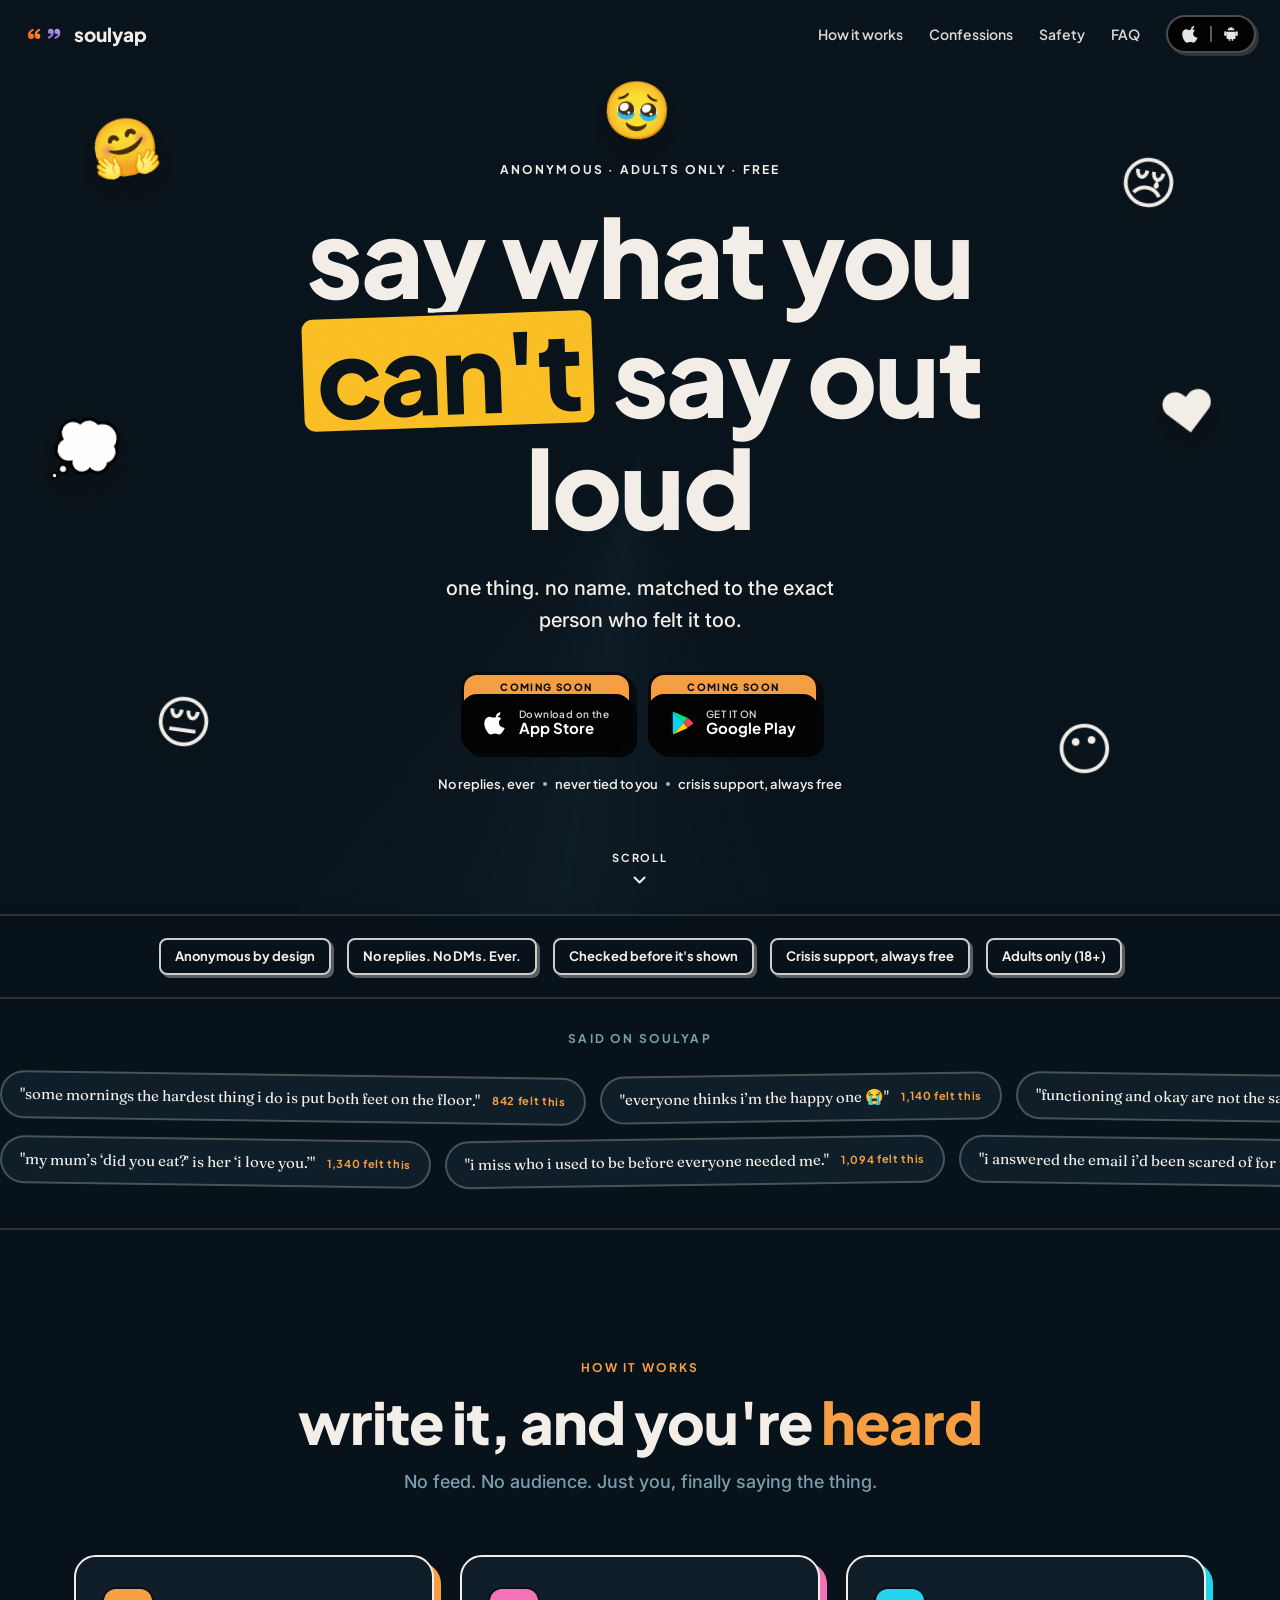
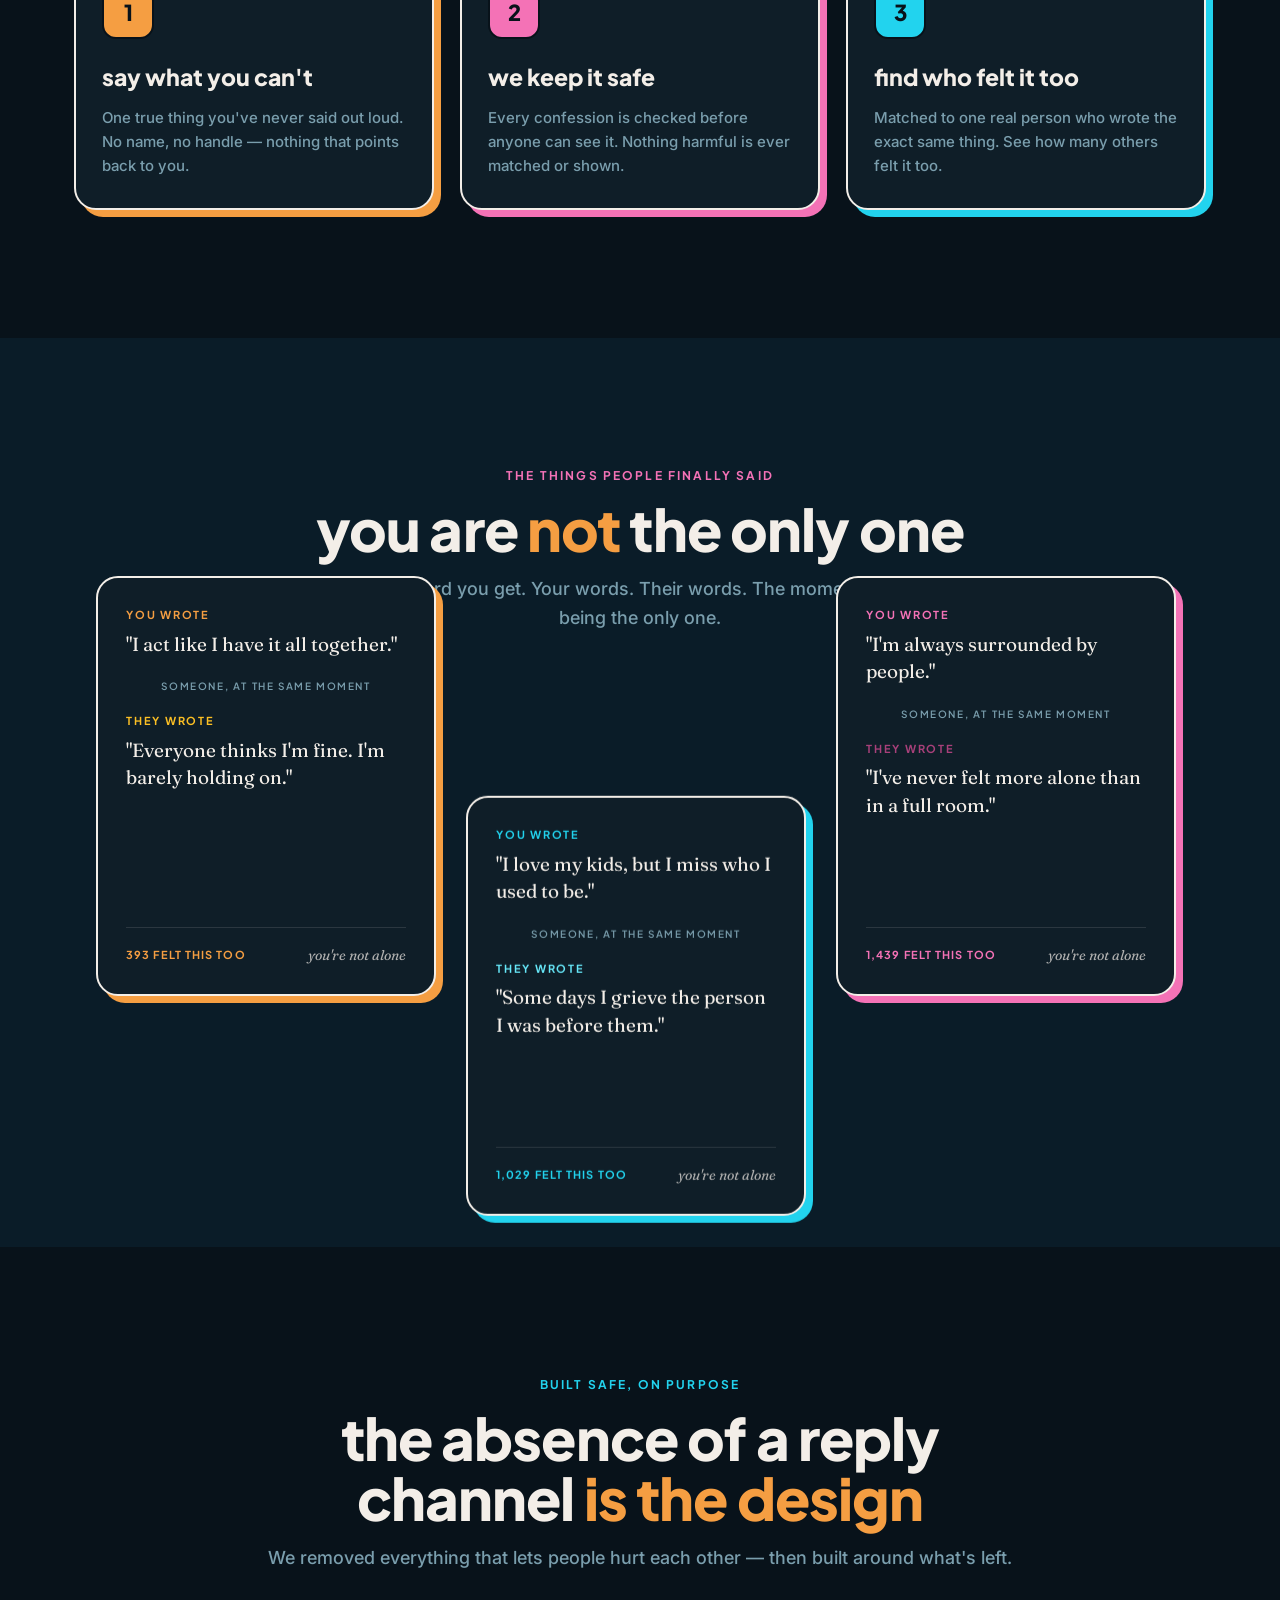
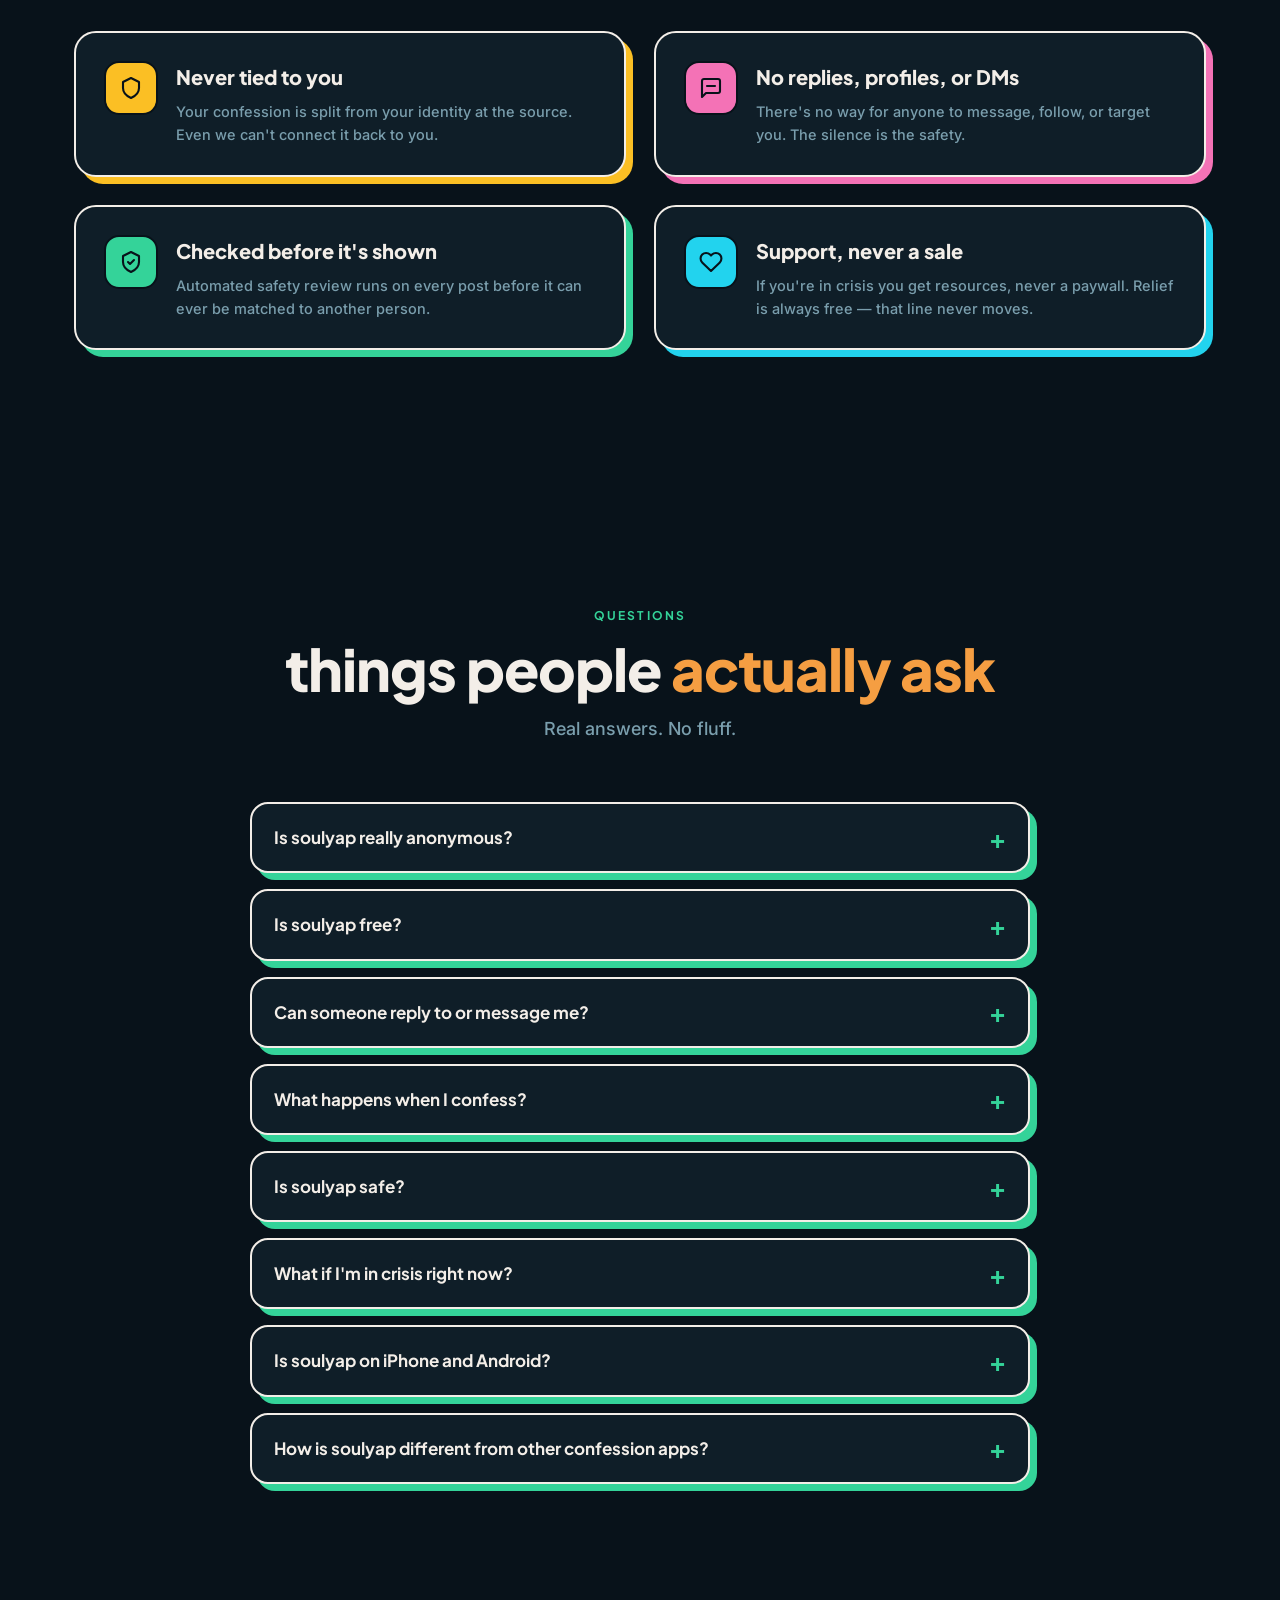
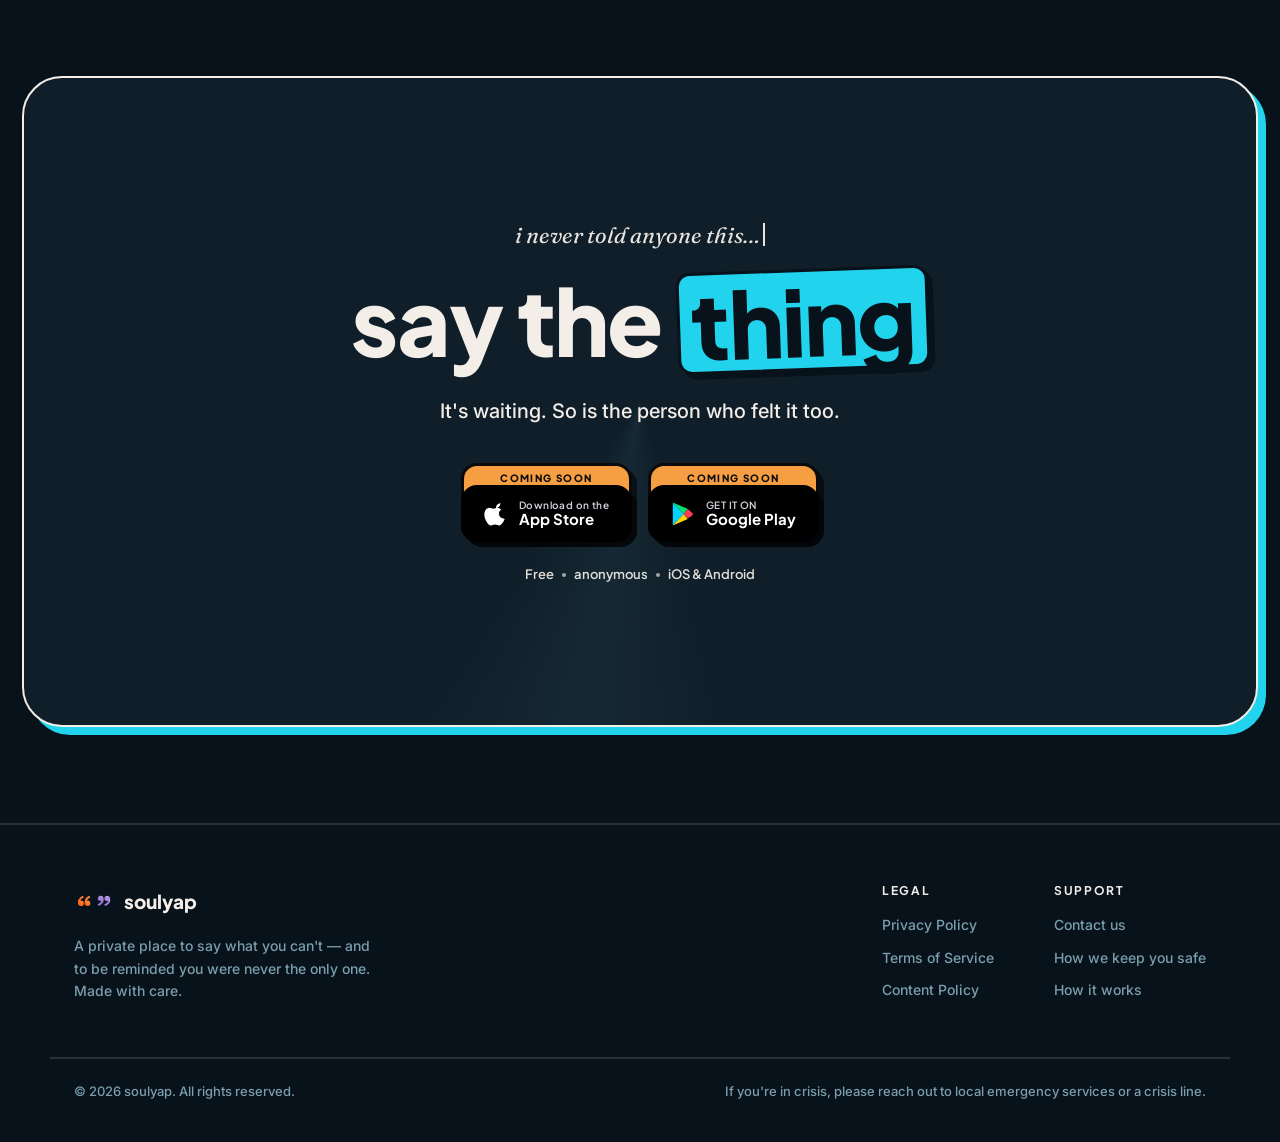
==== index.html @ cbdb183e "revert: roll back card graphics to d108ec2" ====
<!DOCTYPE html>
<html lang="en">
<head>
<meta charset="UTF-8" />
<meta name="viewport" content="width=device-width, initial-scale=1.0" />
<title>soulyap — Anonymous Confessions App | Say What You Can't Say Out Loud</title>
<meta name="description" content="soulyap is the anonymous confessions app where you release one true thing — with no name attached — and get matched to the one person who felt it too. No replies, no profiles. Free on iPhone & Android." />
<meta name="keywords" content="anonymous confession app, confessions, confess anonymously, secret sharing app, say what you can't say out loud, feel less alone, vent anonymously, anonymous app" />
<meta name="robots" content="index, follow, max-image-preview:large" />
<link rel="canonical" href="https://soulyap.me/" />
<meta name="application-name" content="soulyap" />
<meta name="apple-mobile-web-app-title" content="soulyap" />
<link rel="manifest" href="manifest.webmanifest" />
<meta property="og:site_name" content="soulyap" />
<meta property="og:locale" content="en_US" />
<meta property="og:type" content="website" />
<meta property="og:url" content="https://soulyap.me/" />
<meta property="og:title" content="soulyap — Anonymous Confessions App" />
<meta property="og:description" content="Say what you can't say out loud. Anonymous, safe, and matched to the one person who felt it too. Free on iPhone & Android." />
<meta property="og:image" content="https://soulyap.me/assets/logo.png" />
<meta property="og:image:width" content="1024" />
<meta property="og:image:height" content="1024" />
<meta name="twitter:card" content="summary_large_image" />
<meta name="twitter:title" content="soulyap — Anonymous Confessions App" />
<meta name="twitter:description" content="Say what you can't say out loud. Anonymous, safe, matched to the one person who felt it too. Free on iPhone & Android." />
<meta name="twitter:image" content="https://soulyap.me/assets/logo.png" />
<meta name="theme-color" content="#08121A" />
<link rel="icon" href="assets/favicon.png" />
<link rel="apple-touch-icon" href="assets/logo.png" />
<link rel="preconnect" href="https://fonts.googleapis.com" />
<link rel="preconnect" href="https://fonts.gstatic.com" crossorigin />
<link href="https://fonts.googleapis.com/css2?family=Fraunces:ital,opsz,wght@0,9..144,400;1,9..144,400&family=Plus+Jakarta+Sans:ital,wght@0,500;0,600;0,700;0,800;1,700&family=Inter:wght@400;500;600&display=swap" rel="stylesheet" />
<style>
  :root{
    --bg:#08121A; --surface:#0F1E28; --paper:#F3EEE8; --dim:#7A9EAD;
    --warm:#F59E42; --cool:#22D3EE; --pink:#F472B6; --gold:#FBBF24; --mint:#34D399;
    --line:rgba(243,238,232,.14);
    --grad:none;
    --grad-base:var(--bg);
    --disp:'Plus Jakarta Sans',system-ui,sans-serif; --sans:'Inter',system-ui,sans-serif;
    --maxw:1180px;
  }
  *{box-sizing:border-box;margin:0;padding:0}
  html{scroll-behavior:smooth}
  body{background:var(--bg); color:var(--paper); font-family:var(--sans); -webkit-font-smoothing:antialiased; line-height:1.6; overflow-x:hidden}
  a{color:inherit;text-decoration:none}
  .wrap{max-width:var(--maxw); margin:0 auto; padding:0 24px; position:relative; z-index:2}
  .eyebrow{font-family:var(--disp); font-size:12px; letter-spacing:.18em; text-transform:uppercase; font-weight:700}

  /* ---------- nav ---------- */
  nav{position:fixed; inset:0 0 auto 0; z-index:60; display:flex; align-items:center; justify-content:space-between; padding:14px 24px; transition:background .25s, border-color .25s; border-bottom:2.5px solid transparent; color:var(--paper)}
  nav.scrolled{background:rgba(8,18,26,.82); backdrop-filter:blur(14px); border-bottom-color:var(--line)}
  .brand{display:flex; align-items:center; gap:10px; font-family:var(--disp); font-size:19px; font-weight:800}
  .logomark{display:flex; align-items:center}
  .logomark img{height:40px; width:auto; display:block}
  .nav-links{display:flex; align-items:center; gap:26px; font-family:var(--disp); font-weight:600}
  .nav-links a{font-size:14px; opacity:.9}
  .nav-links a:hover{opacity:1}
  .os{display:inline-flex; align-items:center; gap:10px; background:#000; color:#fff; border:2px solid rgba(243,238,232,.35); padding:8px 14px; border-radius:999px; box-shadow:3px 3px 0 rgba(243,238,232,.18)}
  .os svg{width:18px; height:18px; fill:#fff; display:block}
  .os i{width:2px; height:16px; background:rgba(255,255,255,.4)}
  @media(max-width:720px){ .nav-links a:not(.os){display:none} }

  /* ---------- hero card (inset rounded gradient) ---------- */
  .hero-wrap{padding:0}
  .hero-card{position:relative; overflow:hidden; background:var(--bg); display:flex; flex-direction:column; align-items:center; justify-content:center; text-align:center; color:var(--paper); padding:clamp(110px,13vw,160px) 24px clamp(80px,10vw,120px); min-height:min(900px,calc(100vh - 60px))}
  .hero-inner{max-width:920px; margin:0 auto; position:relative; z-index:2}
  .huge{font-family:var(--disp); font-weight:800; font-size:clamp(46px,10vw,108px); line-height:1.04; letter-spacing:-.02em}
  .hl{display:inline-block; background:var(--gold); color:var(--bg); border:3px solid var(--bg); border-radius:14px; box-shadow:5px 5px 0 var(--bg); padding:0 .12em; transform:rotate(-2deg)}
  .lead{font-family:var(--sans); margin:30px auto 0; max-width:34ch; font-size:clamp(16px,2.1vw,20px); font-weight:500}
  .stores{display:flex; gap:16px; justify-content:center; margin-top:36px; flex-wrap:wrap; align-items:center}
  .store{display:inline-flex; align-items:center; gap:11px; padding:12px 20px; border-radius:16px; background:#000; color:#fff; border:3px solid #000; box-shadow:5px 5px 0 rgba(0,0,0,.55); transition:transform .12s, box-shadow .12s}
  .store:hover{transform:translate(2px,2px); box-shadow:2px 2px 0 rgba(0,0,0,.55)}
  .store-soon-wrap{position:relative; display:inline-flex; margin-top:22px}
  .store-soon-wrap .store{position:relative; z-index:2; pointer-events:none}
  .soon-peek{position:absolute; top:-22px; left:0; right:0; bottom:0; background:var(--warm); border-radius:16px; border:3px solid #0A0A0A; z-index:1; display:flex; align-items:flex-start; justify-content:center; padding-top:4px; font-family:var(--disp); font-weight:800; font-size:10px; letter-spacing:.14em; text-transform:uppercase; color:#0A0A0A; box-shadow:5px 5px 0 rgba(0,0,0,.55)}
  .store svg{width:24px; height:24px; flex:none}
  .store span{display:flex; flex-direction:column; line-height:1.1; text-align:left}
  .store small{font-size:10px; color:#d9d3de; letter-spacing:.04em; font-family:var(--disp); font-weight:600}
  .store strong{font-size:15px; font-weight:700; font-family:var(--disp)}
  .reassure{font-family:var(--disp); font-weight:600; margin-top:22px; font-size:13px; opacity:.92; display:flex; gap:8px; align-items:center; justify-content:center; flex-wrap:wrap}
  .dot{width:4px;height:4px;border-radius:50%;background:currentColor;display:inline-block;opacity:.7}

  .fe{position:absolute; z-index:1; pointer-events:none; font-size:clamp(34px,4.4vw,58px); line-height:1; filter:drop-shadow(0 12px 18px rgba(0,0,0,.3)); will-change:transform,translate; scale:1; transition:scale .45s cubic-bezier(.3,2.2,.45,.9), filter .3s ease}
  @media(hover:hover) and (pointer:fine){
    .fe{pointer-events:auto; cursor:default}
    .fe:hover{scale:1.18; filter:drop-shadow(0 18px 26px rgba(0,0,0,.4)) brightness(1.1); z-index:3}
  }
  /* per-emoji mood reactions */
  .fe .em{display:inline-block; font-style:normal; transition:transform .65s ease, filter .65s ease}
  .fe[data-mood=sad]:hover .em{transform:translateY(9px) rotate(13deg); filter:saturate(.7) brightness(.9)}   /* head hangs */
  .fe[data-mood=cry]:hover .em{animation:quiver .4s ease-in-out infinite}
  .fe[data-mood=tearful]:hover .em{animation:tremble .16s ease-in-out infinite}
  .fe[data-mood=hug]:hover .em{animation:hugw .9s cubic-bezier(.34,1.56,.64,1)}
  .fe[data-mood=heart]:hover .em{animation:beat 1.1s ease-in-out infinite; transform-origin:50% 62%}
  @keyframes quiver{0%,100%{transform:rotate(-2.5deg)}50%{transform:rotate(2.5deg)}}
  @keyframes tremble{0%,100%{transform:translateX(-1.4px) rotate(-1.4deg)}50%{transform:translateX(1.4px) rotate(1.4deg)}}
  @keyframes hugw{0%{transform:scale(1)}35%{transform:scale(1.26) rotate(-7deg)}65%{transform:scale(1.2) rotate(6deg)}100%{transform:scale(1.1)}}
  @keyframes beat{0%,100%{transform:scale(1)}18%{transform:scale(1.3)}36%{transform:scale(1.05)}52%{transform:scale(1.24)}70%{transform:scale(1)}}
  .tear{position:absolute; font-size:.34em; pointer-events:none; animation:tearFall .95s ease-in forwards}
  @keyframes tearFall{0%{opacity:0; transform:translateY(0) scale(.7)}14%{opacity:1}100%{opacity:0; transform:translateY(80px) scale(1.05)}}
  .mheart{position:absolute; font-size:.3em; pointer-events:none; animation:mh .85s ease-out forwards}
  @keyframes mh{from{opacity:1; transform:translate(0,0) scale(.7)}to{opacity:0; transform:translate(var(--hx,0),-48px) scale(1.2) rotate(var(--hr,0deg))}}
  .dots{position:absolute; left:50%; top:42%; translate:-50% -50%; display:flex; gap:.08em; font-size:.4em; font-weight:800; color:#4A4460; opacity:0; transition:opacity .25s; pointer-events:none}
  .fe[data-mood=think]:hover .dots{opacity:1}
  .dots b{animation:dotb 1.1s infinite}
  .dots b:nth-child(2){animation-delay:.18s} .dots b:nth-child(3){animation-delay:.36s}
  @keyframes dotb{0%,60%,100%{opacity:.25; transform:translateY(0)}30%{opacity:1; transform:translateY(-3px)}}
  .bub{position:absolute; top:-14px; right:-18px; background:#fff; color:#2b2b33; border-radius:12px; padding:2px 8px; font-size:.3em; font-weight:800; line-height:1.3; opacity:0; scale:.4; transition:opacity .25s, scale .35s cubic-bezier(.34,1.8,.5,1); box-shadow:0 4px 10px rgba(0,0,0,.25); pointer-events:none}
  .bub::after{content:''; position:absolute; bottom:-4px; left:9px; width:9px; height:9px; background:#fff; transform:rotate(45deg)}
  .fe[data-mood=mute]:hover .bub{opacity:1; scale:1}
  .e1{top:13%; left:7%; transform:rotate(-10deg); animation:bobA 8s ease-in-out infinite}
  .e2{top:17%; right:8%; transform:rotate(11deg); animation:bobB 9.5s ease-in-out infinite}
  .e3{top:46%; left:4%; transform:rotate(6deg); animation:bobB 11s ease-in-out infinite}
  .e4{top:42%; right:5%; transform:rotate(-8deg); animation:bobA 10s ease-in-out infinite}
  .e5{bottom:18%; left:12%; transform:rotate(8deg); animation:bobA 9s ease-in-out infinite}
  .e6{bottom:15%; right:13%; transform:rotate(-7deg); animation:bobB 10.5s ease-in-out infinite}
  .e7{top:9%; left:47%; transform:rotate(4deg); animation:bobA 12s ease-in-out infinite}
  @keyframes bobA{0%,100%{translate:0 0}50%{translate:0 -16px}}
  @keyframes bobB{0%,100%{translate:0 0}50%{translate:0 14px}}
  @media(max-width:900px){ .fe{display:none} }
  .scroll-cue{position:absolute; left:50%; bottom:24px; transform:translateX(-50%); z-index:3; display:flex; flex-direction:column; align-items:center; gap:4px; color:var(--paper); font-family:var(--disp); font-weight:700; font-size:11px; letter-spacing:.18em; text-transform:uppercase; animation:cue 2.2s ease-in-out infinite}
  .scroll-cue svg{width:20px;height:20px;stroke:currentColor;fill:none;stroke-width:2.4;stroke-linecap:round;stroke-linejoin:round}
  @keyframes cue{0%,100%{transform:translateX(-50%) translateY(0)}50%{transform:translateX(-50%) translateY(7px)}}

  /* ---------- trust strip ---------- */
  .trust{border-top:2px solid var(--line); border-bottom:2px solid var(--line)}
  .trust .wrap{display:flex; flex-wrap:wrap; gap:12px 16px; justify-content:center; padding:22px 24px}
  .trust span{font-family:var(--disp); font-weight:700; font-size:13px; color:var(--paper); border:2.5px solid rgba(243,238,232,.85); border-radius:8px; padding:6px 14px; box-shadow:3px 3px 0 rgba(243,238,232,.35)}

  /* ---------- sections ---------- */
  section.block{padding:clamp(76px,11vw,128px) 0}
  .center{text-align:center; max-width:760px; margin:0 auto 58px}
  h2{font-family:var(--disp); font-weight:800; font-size:clamp(30px,5.6vw,58px); line-height:1.04; letter-spacing:-.015em; margin-top:14px}
  h2 .it{color:var(--warm)}
  .sub{margin-top:16px; color:var(--dim); font-size:clamp(15px,1.9vw,18px); font-weight:500}

  /* dark brutalist card base */
  .bcard{background:var(--surface); border:2.5px solid var(--paper); border-radius:22px; box-shadow:7px 7px 0 var(--ac, rgba(243,238,232,.7)); transition:transform .14s, box-shadow .14s}
  .bcard:hover{transform:translate(4px,4px); box-shadow:3px 3px 0 var(--ac, rgba(243,238,232,.7))}

  /* steps */
  .steps{display:grid; grid-template-columns:repeat(3,1fr); gap:26px}
  .step{padding:30px 26px}
  .step.s1{--ac:var(--warm)} .step.s2{--ac:var(--pink)} .step.s3{--ac:var(--cool)}
  .step .num{font-family:var(--disp); font-weight:800; font-size:22px; color:var(--bg); width:52px; height:52px; border:2.5px solid var(--bg); border-radius:14px; background:var(--ac); display:grid; place-items:center}
  .step h3{font-family:var(--disp); font-weight:800; font-size:23px; margin:20px 0 10px}
  .step p{color:var(--dim); font-size:15px; font-weight:500}

  /* confessions — exact in-app card (waves + seam + serif voices) */
  .said{background:#0A1C28}
  .ac-grid{display:grid; grid-template-columns:repeat(3,1fr); gap:30px; max-width:1088px; margin:0 auto; padding-right:8px; padding-bottom:8px}
  @media(max-width:880px){ .ac-grid{grid-template-columns:1fr; max-width:388px} }
  .appcard{position:relative; background:var(--surface); border:2.5px solid var(--paper); border-radius:22px; padding:28px; min-height:420px; display:flex; flex-direction:column; will-change:transform; box-shadow:7px 7px 0 var(--you); transition:transform .14s, box-shadow .14s}
  .appcard:hover{transform:translate(4px,4px); box-shadow:3px 3px 0 var(--you)}
  .appcard.ember{--you:#F59E42; --them:#FBBF24}
  .appcard.twilight{--you:#22D3EE; --them:#67E8F9}
  .appcard.rose{--you:#F472B6; --them:#A8407A}
  .appcard .cin{display:flex; flex-direction:column; flex:1}
  .lab{font-family:var(--disp); font-weight:700; font-size:11px; letter-spacing:.16em; text-transform:uppercase; margin-bottom:7px}
  .lab.you{color:var(--you)} .lab.them{color:var(--them)}
  .ctext{font-family:'Fraunces',Georgia,serif; font-size:19px; line-height:1.45; color:var(--paper)}
  .seam{margin:20px 0 18px}
  .seam .bar{display:none}
  .seam .lbl{text-align:center; font-family:var(--disp); font-weight:600; font-size:10px; letter-spacing:.16em; text-transform:uppercase; color:var(--dim)}
  .cfoot{margin-top:auto; padding-top:16px; border-top:1.5px solid rgba(243,238,232,.12); display:flex; justify-content:space-between; align-items:center; gap:10px}
  .cfelt{font-family:var(--disp); font-weight:700; font-size:11px; letter-spacing:.1em; text-transform:uppercase; color:var(--you)}
  .cyna{font-family:'Fraunces',Georgia,serif; font-style:italic; font-size:14px; color:rgba(243,238,232,.7)}

  /* safety */
  .pillars{display:grid; grid-template-columns:repeat(2,1fr); gap:28px}
  .pillar{padding:28px; display:flex; gap:18px}
  .pillar.k1{--ac:var(--gold)} .pillar.k2{--ac:var(--pink)} .pillar.k3{--ac:var(--mint)} .pillar.k4{--ac:var(--cool)}
  .pillar .ic{flex:none; width:54px; height:54px; border:2.5px solid var(--bg); border-radius:15px; background:var(--ac); display:grid; place-items:center}
  .pillar .ic svg{width:24px; height:24px; stroke:var(--bg); fill:none; stroke-width:2.1; stroke-linecap:round; stroke-linejoin:round}
  .pillar h3{font-family:var(--disp); font-weight:800; font-size:20px; margin-bottom:7px}
  .pillar p{color:var(--dim); font-size:14.5px; font-weight:500}

  /* final cta card */
  .final-wrap{padding:clamp(36px,5vw,72px) clamp(12px,2vw,22px) clamp(60px,8vw,96px)}
  .final-card{position:relative; overflow:hidden; border-radius:clamp(28px,3.6vw,40px); background:var(--surface); border:2.5px solid var(--paper); box-shadow:8px 8px 0 var(--cool); text-align:center; color:var(--paper); padding:clamp(80px,11vw,140px) 24px}
  .final-card .huge{font-size:clamp(42px,8vw,92px)}

  /* footer */
  footer{color:#7A9EAD; padding:56px 0 40px; border-top:2px solid var(--line)}
  .foot-grid{display:flex; justify-content:space-between; gap:40px; flex-wrap:wrap}
  .foot-brand{max-width:300px}
  .foot-brand .brand{color:var(--paper); margin-bottom:14px}
  .foot-brand p{font-size:14px; font-weight:500; line-height:1.6}
  .foot-cols{display:flex; gap:60px; flex-wrap:wrap}
  .foot-cols h4{font-family:var(--disp); font-size:12px; letter-spacing:.14em; text-transform:uppercase; color:var(--paper); margin-bottom:14px; font-weight:700}
  .foot-cols a{display:block; font-size:14px; font-weight:500; margin-bottom:10px}
  .foot-cols a:hover{color:var(--paper)}
  .copy{margin-top:46px; padding-top:22px; border-top:2px solid var(--line); display:flex; justify-content:space-between; gap:14px; flex-wrap:wrap; font-size:13px; font-weight:500}

  /* reveal */
  .reveal{opacity:0; transform:translateY(28px); transition:opacity .6s ease, transform .7s cubic-bezier(.16,1,.3,1)}
  .reveal.in{opacity:1; transform:none}
  .fade{opacity:0; transition:opacity .7s ease}
  .fade.in{opacity:1}

  /* ---------- delight layer ---------- */
  /* scroll progress */
  #prog{position:fixed; top:0; left:0; right:0; height:3px; z-index:70; background:linear-gradient(90deg,#0A7890,#18C8DC,#0D96B4); transform:scaleX(0); transform-origin:0 50%; pointer-events:none}

  /* film grain */
  body::after{content:''; position:fixed; inset:0; z-index:95; pointer-events:none; opacity:.05;
    background-image:url("data:image/svg+xml,%3Csvg xmlns='http://www.w3.org/2000/svg' width='180' height='180'%3E%3Cfilter id='n'%3E%3CfeTurbulence type='fractalNoise' baseFrequency='0.9' numOctaves='2'/%3E%3CfeColorMatrix type='saturate' values='0'/%3E%3C/filter%3E%3Crect width='100%25' height='100%25' filter='url(%23n)' opacity='0.5'/%3E%3C/svg%3E");
    background-size:180px}

  /* hero entrance choreography */
  .wm{display:inline-block; overflow:hidden; vertical-align:bottom; padding:.12em .16em .14em; margin:-.12em -.16em -.14em}
  .w{display:inline-block; transform:translateY(120%); transition:transform .8s cubic-bezier(.16,1,.3,1)}
  body.hi .w{transform:none}
  .wm:nth-child(1) .w{transition-delay:.15s} .wm:nth-child(2) .w{transition-delay:.22s}
  .wm:nth-child(3) .w{transition-delay:.29s} .wm:nth-child(4) .w{transition-delay:.36s}
  .wm:nth-child(5) .w{transition-delay:.43s} .wm:nth-child(6) .w{transition-delay:.50s}
  .wm:nth-child(7) .w{transition-delay:.57s}
  body.hi .hl{animation:hlpop .55s cubic-bezier(.34,1.56,.64,1) .8s backwards}
  @keyframes hlpop{0%{transform:rotate(-14deg) scale(.3)}62%{transform:rotate(2deg) scale(1.1)}100%{transform:rotate(-2deg) scale(1)}}
  .hi-item{opacity:0; transform:translateY(18px); transition:opacity .7s ease, transform .7s cubic-bezier(.16,1,.3,1)}
  body.hi .hi-item{opacity:1; transform:none}
  .hi-d1{transition-delay:.05s} .hi-d2{transition-delay:.85s} .hi-d3{transition-delay:1s} .hi-d4{transition-delay:1.15s}
  .scroll-cue{opacity:0; transition:opacity .5s ease 1.5s}
  body.hi .scroll-cue{opacity:1}
  .scroll-cue.gone{opacity:0!important; transition:opacity .35s ease}

  /* rotating sheen on gradient cards */
  .sheen{position:absolute; inset:-60%; z-index:0; pointer-events:none; mix-blend-mode:soft-light; opacity:.55;
    background:conic-gradient(from 10deg, transparent 0 42%, rgba(255,255,255,.35) 50%, transparent 58% 100%);
    animation:sheenspin 22s linear infinite}
  @keyframes sheenspin{to{transform:rotate(1turn)}}

  /* cursor spotlight on hero card */
  .hero-card::after{content:''; position:absolute; inset:0; z-index:1; pointer-events:none; mix-blend-mode:soft-light; opacity:0; transition:opacity .4s ease;
    background:radial-gradient(480px circle at var(--mx,50%) var(--my,40%), rgba(255,255,255,.9), transparent 62%)}
  .hero-card.hov::after{opacity:.6}

  /* confession ticker */
  .ticker{overflow:hidden; padding:30px 0 34px; border-bottom:2px solid var(--line)}
  .ticker .eyebrow{text-align:center; color:var(--dim); margin-bottom:18px}
  .trow{display:flex; gap:14px; width:max-content; padding:8px 0; animation:marq var(--dur,46s) linear infinite}
  .trow.rev{animation-name:marqr}
  .trow:hover{animation-play-state:paused}
  @keyframes marq{to{transform:translateX(-50%)}}
  @keyframes marqr{from{transform:translateX(-50%)}to{transform:translateX(0)}}
  .tq{flex:none; display:flex; align-items:center; gap:12px; background:var(--surface); border:2px solid rgba(243,238,232,.25); border-radius:999px; padding:10px 18px; transform:rotate(var(--r,0deg))}
  .tq:nth-child(odd){--r:.8deg} .tq:nth-child(even){--r:-.8deg}
  .tq q{font-family:'Fraunces',Georgia,serif; font-size:15px; color:var(--paper); quotes:'"' '"'}
  .tq b{font-family:var(--disp); font-weight:700; font-size:11px; color:var(--warm); letter-spacing:.06em; white-space:nowrap}

  /* felt-count heart burst */
  .cfelt{cursor:pointer; user-select:none; transition:transform .18s cubic-bezier(.34,1.56,.64,1)}
  .cfelt.pop{transform:scale(1.18)}
  .hb{position:absolute; z-index:5; font-size:15px; pointer-events:none; color:var(--you,#F5996E); animation:heartup .9s ease-out forwards}
  @keyframes heartup{from{opacity:1; transform:translate(0,0) scale(.6)} to{opacity:0; transform:translate(var(--dx,0),-72px) scale(1.3) rotate(var(--dr,0deg))}}

  /* typewriter in final CTA */
  .typeline{font-family:'Fraunces',Georgia,serif; font-style:italic; font-size:clamp(16px,2.4vw,22px); min-height:1.7em; opacity:.95; position:relative; z-index:2}
  .tcaret{display:inline-block; width:2px; height:1.05em; background:var(--paper); margin-left:3px; vertical-align:-.15em; animation:blink 1s steps(1) infinite}
  @keyframes blink{50%{opacity:0}}

  @media(max-width:860px){ .steps{grid-template-columns:1fr} .pillars{grid-template-columns:1fr} }
  @media(prefers-reduced-motion:reduce){
    *{animation:none!important; scroll-behavior:auto}
    .reveal,.fade{opacity:1; transform:none; transition:none}
    [data-par]{transform:none!important}
    .w,.hi-item,.scroll-cue{opacity:1!important; transform:none!important; transition:none!important}
    .sheen,.hero-card::after,body::after{display:none}
    .trow{animation:none!important; flex-wrap:wrap; width:auto; justify-content:center}
    .tcaret{display:none}
  }
</style>
<!-- SEO: structured data. Replace the App Store id + confirm the Play package when live. -->
<script type="application/ld+json">
{
  "@context": "https://schema.org",
  "@graph": [
    { "@type": "Organization", "@id": "https://soulyap.me/#org", "name": "soulyap", "url": "https://soulyap.me/", "logo": "https://soulyap.me/assets/logo.png" },
    { "@type": "WebSite", "@id": "https://soulyap.me/#website", "url": "https://soulyap.me/", "name": "soulyap", "inLanguage": "en", "publisher": { "@id": "https://soulyap.me/#org" } },
    { "@type": "MobileApplication", "name": "soulyap", "operatingSystem": "iOS, ANDROID", "applicationCategory": "LifestyleApplication", "description": "Anonymous confessions app: say what you can't say out loud and get matched to the one person who felt it too. No replies, no profiles. Free on iPhone and Android.", "url": "https://soulyap.me/", "image": "https://soulyap.me/assets/logo.png", "offers": { "@type": "Offer", "price": "0", "priceCurrency": "USD" }, "downloadUrl": ["https://apps.apple.com/app/soulyap/id000000000", "https://play.google.com/store/apps/details?id=me.soulyap.app"], "installUrl": ["https://apps.apple.com/app/soulyap/id000000000", "https://play.google.com/store/apps/details?id=me.soulyap.app"], "publisher": { "@id": "https://soulyap.me/#org" } },
    { "@type": "FAQPage", "mainEntity": [
      { "@type": "Question", "name": "Is soulyap really anonymous?", "acceptedAnswer": { "@type": "Answer", "text": "Yes. soulyap is built so your confession is split from your identity at the source — there is no public profile, no username on posts, and even we cannot connect what you wrote back to you. It is anonymity by architecture, not just by policy." } },
      { "@type": "Question", "name": "Is soulyap free?", "acceptedAnswer": { "@type": "Answer", "text": "Yes. Writing a confession, getting matched, and your daily reading are free forever. There is an optional supporter plan for unlimited reading, but it never gates writing, matching, or crisis resources." } },
      { "@type": "Question", "name": "Can someone reply to or message me?", "acceptedAnswer": { "@type": "Answer", "text": "No, and that is the point. soulyap has no replies, no DMs, no profiles, and no way to follow or contact another person. Removing the reply channel is the core safety design, so no one can target you for what you said." } },
      { "@type": "Question", "name": "What happens when I confess?", "acceptedAnswer": { "@type": "Answer", "text": "You write one true thing you cannot say out loud. soulyap matches it to one past confession from someone who felt the same, and shows how many others felt it too — so you leave knowing you are not the only one." } },
      { "@type": "Question", "name": "Is soulyap safe?", "acceptedAnswer": { "@type": "Answer", "text": "Every confession is checked by automated safety review before it can ever be shown or matched, every card has a report control, and soulyap is adults-only (18+)." } },
      { "@type": "Question", "name": "What if I am in crisis right now?", "acceptedAnswer": { "@type": "Answer", "text": "soulyap is not a crisis or emergency service. If you are in danger or thinking about harming yourself, please contact your local emergency number or a crisis line right away. Inside the app, anything that signals crisis is routed to real resources, never to a paywall." } },
      { "@type": "Question", "name": "Is soulyap on iPhone and Android?", "acceptedAnswer": { "@type": "Answer", "text": "Yes. soulyap is available on the App Store for iPhone and on Google Play for Android, free to download on both." } },
      { "@type": "Question", "name": "How is soulyap different from other confession or secret-sharing apps?", "acceptedAnswer": { "@type": "Answer", "text": "No feed to doom-scroll and no comments to dread. Instead of broadcasting to a crowd, soulyap gives you one genuine match — the single person who wrote the same ache — in a space designed to be safe and quiet." } }
    ] }
  ]
}
</script>
<link rel="alternate" type="text/plain" title="LLM-readable site summary" href="/llms.txt" />
</head>
<body id="top">
<div id="prog" aria-hidden="true"></div>

<svg width="0" height="0" style="position:absolute" aria-hidden="true"><defs>
  <linearGradient id="eb" x1="0" y1="0" x2="0" y2="1"><stop offset="0" stop-color="#8A3B22" stop-opacity="0"/><stop offset="1" stop-color="#8A3B22" stop-opacity="1"/></linearGradient>
  <linearGradient id="em" x1="0" y1="0" x2="0" y2="1"><stop offset="0" stop-color="#C2563A" stop-opacity="0"/><stop offset="1" stop-color="#C2563A" stop-opacity="1"/></linearGradient>
  <linearGradient id="ef" x1="0" y1="0" x2="0" y2="1"><stop offset="0" stop-color="#F0934E" stop-opacity="0"/><stop offset="1" stop-color="#F0934E" stop-opacity="1"/></linearGradient>
  <linearGradient id="tb" x1="0" y1="0" x2="0" y2="1"><stop offset="0" stop-color="#2A2466" stop-opacity="0"/><stop offset="1" stop-color="#2A2466" stop-opacity="1"/></linearGradient>
  <linearGradient id="tm" x1="0" y1="0" x2="0" y2="1"><stop offset="0" stop-color="#4C40A4" stop-opacity="0"/><stop offset="1" stop-color="#4C40A4" stop-opacity="1"/></linearGradient>
  <linearGradient id="tf" x1="0" y1="0" x2="0" y2="1"><stop offset="0" stop-color="#8E6BF0" stop-opacity="0"/><stop offset="1" stop-color="#8E6BF0" stop-opacity="1"/></linearGradient>
  <linearGradient id="rb" x1="0" y1="0" x2="0" y2="1"><stop offset="0" stop-color="#6E2649" stop-opacity="0"/><stop offset="1" stop-color="#6E2649" stop-opacity="1"/></linearGradient>
  <linearGradient id="rm" x1="0" y1="0" x2="0" y2="1"><stop offset="0" stop-color="#A8407A" stop-opacity="0"/><stop offset="1" stop-color="#A8407A" stop-opacity="1"/></linearGradient>
  <linearGradient id="rf" x1="0" y1="0" x2="0" y2="1"><stop offset="0" stop-color="#E0539B" stop-opacity="0"/><stop offset="1" stop-color="#E0539B" stop-opacity="1"/></linearGradient>
</defs></svg>

<nav id="nav">
  <a class="brand" href="#top"><span class="logomark"><img src="assets/logo-transparent.png" alt="soulyap logo" /></span> soulyap</a>
  <div class="nav-links">
    <a href="#how">How it works</a>
    <a href="#said">Confessions</a>
    <a href="#safety">Safety</a>
    <a href="#faq">FAQ</a>
    <a class="os" href="#get" aria-label="Get the app">
      <svg viewBox="0 0 24 24" aria-hidden="true"><path d="M16.37 1.43c0 1.14-.46 2.22-1.2 3.02-.78.85-2.06 1.5-3.12 1.42-.13-1.12.42-2.3 1.13-3.06.79-.85 2.16-1.48 3.19-1.5.02.04.02.08 0 .12zM20.7 17.1c-.55 1.27-.82 1.84-1.53 2.96-.99 1.57-2.39 3.53-4.12 3.54-1.54.02-1.94-.99-4.03-.98-2.09.01-2.53.99-4.07.97-1.73-.01-3.05-1.78-4.04-3.35C-.04 15.9-.3 11.06 1.27 8.46c1.05-1.74 2.71-2.76 4.27-2.76 1.59 0 2.59 1 3.9 1 1.27 0 2.05-1 3.89-1 1.39 0 2.86.76 3.91 2.07-3.44 1.88-2.88 6.79.46 8.33z"/></svg>
      <i></i>
      <svg viewBox="0 0 24 24" aria-hidden="true"><path d="M6 9h12v8a1.8 1.8 0 0 1-1.8 1.8H15V21h-2v-2.2h-2V21H9v-2.2H7.8A1.8 1.8 0 0 1 6 17V9zm-3 .6A1.4 1.4 0 0 1 4.4 8.2 1.4 1.4 0 0 1 5.8 9.6v3.8a1.4 1.4 0 0 1-2.8 0V9.6zm15.2 0a1.4 1.4 0 0 1 1.4-1.4 1.4 1.4 0 0 1 1.4 1.4v3.8a1.4 1.4 0 0 1-2.8 0V9.6zM7.5 7c0-2.5 2-4 4.5-4s4.5 1.5 4.5 4H7.5zm2-1.8a.6.6 0 1 0 0-1.2.6.6 0 0 0 0 1.2zm5 0a.6.6 0 1 0 0-1.2.6.6 0 0 0 0 1.2z"/></svg>
    </a>
  </div>
</nav>

<!-- ===================== HERO (inset card) ===================== -->
<header class="hero-wrap">
  <div class="hero-card" id="heroCard">
    <div class="sheen" aria-hidden="true"></div>
    <span class="fe e1" aria-hidden="true">&#129303;</span>
    <span class="fe e2" aria-hidden="true">&#128546;</span>
    <span class="fe e3" aria-hidden="true">&#128173;</span>
    <span class="fe e4" aria-hidden="true">&#10084;&#65039;</span>
    <span class="fe e5" aria-hidden="true">&#128532;</span>
    <span class="fe e6" aria-hidden="true">&#128566;</span>
    <span class="fe e7" aria-hidden="true">&#129401;</span>

    <div class="hero-inner">
      <p class="eyebrow hi-item hi-d1">anonymous · adults only · free</p>
      <h1 class="huge" style="margin-top:20px"><span class="wm"><span class="w">say</span></span> <span class="wm"><span class="w">what</span></span> <span class="wm"><span class="w">you</span></span> <span class="wm"><span class="w"><span class="hl">can't</span></span></span> <span class="wm"><span class="w">say</span></span> <span class="wm"><span class="w">out</span></span> <span class="wm"><span class="w">loud</span></span></h1>
      <p class="lead hi-item hi-d2">one thing. no name. matched to the exact person who felt it too.</p>
      <div class="stores hi-item hi-d3">
        <div class="store-soon-wrap">
          <a class="store" href="#" aria-label="App Store — coming soon" tabindex="-1">
            <svg viewBox="0 0 24 24" fill="#fff" aria-hidden="true"><path d="M16.37 1.43c0 1.14-.46 2.22-1.2 3.02-.78.85-2.06 1.5-3.12 1.42-.13-1.12.42-2.3 1.13-3.06.79-.85 2.16-1.48 3.19-1.5.02.04.02.08 0 .12zM20.7 17.1c-.55 1.27-.82 1.84-1.53 2.96-.99 1.57-2.39 3.53-4.12 3.54-1.54.02-1.94-.99-4.03-.98-2.09.01-2.53.99-4.07.97-1.73-.01-3.05-1.78-4.04-3.35C-.04 15.9-.3 11.06 1.27 8.46c1.05-1.74 2.71-2.76 4.27-2.76 1.59 0 2.59 1 3.9 1 1.27 0 2.05-1 3.89-1 1.39 0 2.86.76 3.91 2.07-3.44 1.88-2.88 6.79.46 8.33z"/></svg>
            <span><small>Download on the</small><strong>App Store</strong></span>
          </a>
          <div class="soon-peek">coming soon</div>
        </div>
        <div class="store-soon-wrap">
          <a class="store" href="#" aria-label="Google Play — coming soon" tabindex="-1">
            <svg viewBox="0 0 36 40" aria-hidden="true"><path fill="#00D3FF" d="M1 1 19 20 1 39z"/><path fill="#00E676" d="M1 1 26 11.5 19 20z"/><path fill="#FFD600" d="M19 20 26 28.5 1 39z"/><path fill="#FF3D57" d="M19 20 26 11.5 33 18c2 1.1 2 4 0 5l-7 4z"/></svg>
            <span><small>GET IT ON</small><strong>Google Play</strong></span>
          </a>
          <div class="soon-peek">coming soon</div>
        </div>
      </div>
      <p class="reassure hi-item hi-d4">No replies, ever <span class="dot"></span> never tied to you <span class="dot"></span> crisis support, always free</p>
    </div>
    <a class="scroll-cue" href="#how" aria-label="Scroll to learn more"><span>scroll</span><svg viewBox="0 0 24 24" aria-hidden="true"><path d="M6 9l6 6 6-6"/></svg></a>
  </div>
</header>

<!-- ===================== TRUST STRIP ===================== -->
<div class="trust">
  <div class="wrap">
    <span>Anonymous by design</span>
    <span>No replies. No DMs. Ever.</span>
    <span>Checked before it's shown</span>
    <span>Crisis support, always free</span>
    <span>Adults only (18+)</span>
  </div>
</div>

<!-- ===================== CONFESSION TICKER ===================== -->
<section class="ticker" aria-label="Things people finally said on soulyap">
  <p class="eyebrow">said on soulyap</p>
  <div class="trow" id="trow1" style="--dur:52s"></div>
  <div class="trow rev" id="trow2" style="--dur:64s"></div>
</section>

<!-- ===================== HOW IT WORKS ===================== -->
<section class="block" id="how">
  <div class="wrap">
    <div class="center reveal">
      <p class="eyebrow" style="color:var(--warm)">how it works</p>
      <h2>write it, and you're <span class="it">heard</span></h2>
      <p class="sub">No feed. No audience. Just you, finally saying the thing.</p>
    </div>
    <div class="steps">
      <div class="step bcard s1 reveal"><div class="num">1</div><h3>say what you can't</h3><p>One true thing you've never said out loud. No name, no handle — nothing that points back to you.</p></div>
      <div class="step bcard s2 reveal"><div class="num">2</div><h3>we keep it safe</h3><p>Every confession is checked before anyone can see it. Nothing harmful is ever matched or shown.</p></div>
      <div class="step bcard s3 reveal"><div class="num">3</div><h3>find who felt it too</h3><p>Matched to one real person who wrote the exact same thing. See how many others felt it too.</p></div>
    </div>
  </div>
</section>

<!-- ===================== CONFESSIONS ===================== -->
<section class="block said" id="said">
  <div class="wrap">
    <div class="center reveal">
      <p class="eyebrow" style="color:var(--pink)">the things people finally said</p>
      <h2>you are <span class="it">not</span> the only one</h2>
      <p class="sub">This is the actual card you get. Your words. Their words. The moment you both stopped being the only one.</p>
    </div>
    <div class="ac-grid">
      <article class="appcard ember fade" data-par="-54">
        <div class="cin">
          <div class="lab you">you wrote</div>
          <p class="ctext">"I act like I have it all together."</p>
          <div class="seam"><div class="bar"></div><div class="lbl">someone, at the same moment</div></div>
          <div class="lab them">they wrote</div>
          <p class="ctext">"Everyone thinks I'm fine. I'm barely holding on."</p>
          <div class="cfoot"><span class="cfelt">412 felt this too</span><span class="cyna">you're not alone</span></div>
        </div>
      </article>

      <article class="appcard twilight fade" data-par="44">
        <div class="cin">
          <div class="lab you">you wrote</div>
          <p class="ctext">"I love my kids, but I miss who I used to be."</p>
          <div class="seam"><div class="bar"></div><div class="lbl">someone, at the same moment</div></div>
          <div class="lab them">they wrote</div>
          <p class="ctext">"Some days I grieve the person I was before them."</p>
          <div class="cfoot"><span class="cfelt">1,094 felt this too</span><span class="cyna">you're not alone</span></div>
        </div>
      </article>

      <article class="appcard rose fade" data-par="-54">
        <div class="cin">
          <div class="lab you">you wrote</div>
          <p class="ctext">"I'm always surrounded by people."</p>
          <div class="seam"><div class="bar"></div><div class="lbl">someone, at the same moment</div></div>
          <div class="lab them">they wrote</div>
          <p class="ctext">"I've never felt more alone than in a full room."</p>
          <div class="cfoot"><span class="cfelt">1,530 felt this too</span><span class="cyna">you're not alone</span></div>
        </div>
      </article>
    </div>
  </div>
</section>

<!-- ===================== SAFETY ===================== -->
<section class="block" id="safety">
  <div class="wrap">
    <div class="center reveal">
      <p class="eyebrow" style="color:var(--cool)">built safe, on purpose</p>
      <h2>the absence of a reply channel <span class="it">is the design</span></h2>
      <p class="sub">We removed everything that lets people hurt each other — then built around what's left.</p>
    </div>
    <div class="pillars">
      <div class="pillar bcard k1 reveal">
        <div class="ic"><svg viewBox="0 0 24 24"><path d="M12 2 4 6v6c0 5 3.5 8 8 10 4.5-2 8-5 8-10V6l-8-4z"/></svg></div>
        <div><h3>Never tied to you</h3><p>Your confession is split from your identity at the source. Even we can't connect it back to you.</p></div>
      </div>
      <div class="pillar bcard k2 reveal">
        <div class="ic"><svg viewBox="0 0 24 24"><path d="M21 15a2 2 0 0 1-2 2H7l-4 4V5a2 2 0 0 1 2-2h14a2 2 0 0 1 2 2z"/><line x1="8" y1="10" x2="16" y2="10"/></svg></div>
        <div><h3>No replies, profiles, or DMs</h3><p>There's no way for anyone to message, follow, or target you. The silence is the safety.</p></div>
      </div>
      <div class="pillar bcard k3 reveal">
        <div class="ic"><svg viewBox="0 0 24 24"><path d="M9 12l2 2 4-4"/><path d="M12 2 4 6v6c0 5 3.5 8 8 10 4.5-2 8-5 8-10V6l-8-4z"/></svg></div>
        <div><h3>Checked before it's shown</h3><p>Automated safety review runs on every post before it can ever be matched to another person.</p></div>
      </div>
      <div class="pillar bcard k4 reveal">
        <div class="ic"><svg viewBox="0 0 24 24"><path d="M20.8 4.6a5.5 5.5 0 0 0-7.8 0L12 5.6l-1-1a5.5 5.5 0 1 0-7.8 7.8l1 1L12 21l7.8-7.6 1-1a5.5 5.5 0 0 0 0-7.8z"/></svg></div>
        <div><h3>Support, never a sale</h3><p>If you're in crisis you get resources, never a paywall. Relief is always free — that line never moves.</p></div>
      </div>
    </div>
  </div>
</section>

<!-- ===================== FAQ ===================== -->
<style>
  .faq-list{max-width:780px;margin:0 auto;display:flex;flex-direction:column;gap:16px}
  .faq-list details{background:var(--surface);border:2.5px solid var(--paper);border-radius:18px;box-shadow:7px 7px 0 var(--mint);overflow:hidden;transition:transform .14s,box-shadow .14s}
  .faq-list summary{cursor:pointer;list-style:none;padding:20px 22px;font-family:var(--disp);font-weight:700;font-size:17px;color:var(--paper);display:flex;justify-content:space-between;align-items:center;gap:14px}
  .faq-list summary::-webkit-details-marker{display:none}
  .faq-list summary::after{content:'+';font-size:26px;line-height:1;color:var(--mint);font-weight:700}
  .faq-list details[open] summary::after{content:'\2212'}
  .faq-list details p{padding:0 22px 20px;margin:0;color:var(--dim);font-size:15px;font-weight:500;line-height:1.65}
</style>
<section class="block faq" id="faq">
  <div class="wrap">
    <div class="center reveal">
      <p class="eyebrow" style="color:var(--mint)">questions</p>
      <h2>things people <span class="it">actually ask</span></h2>
      <p class="sub">Real answers. No fluff.</p>
    </div>
    <div class="faq-list">
      <details class="reveal"><summary>Is soulyap really anonymous?</summary><p>Yes. soulyap is built so your confession is split from your identity at the source — there's no public profile, no username on posts, and even we can't connect what you wrote back to you. It's anonymity by architecture, not just by policy.</p></details>
      <details class="reveal"><summary>Is soulyap free?</summary><p>Yes. Writing a confession, getting matched, and your daily reading are free forever. There's an optional supporter plan for unlimited reading that helps fund human safety review — but it never gates writing, matching, or crisis resources.</p></details>
      <details class="reveal"><summary>Can someone reply to or message me?</summary><p>No — and that's the point. soulyap has no replies, no DMs, no profiles, and no way to follow or contact another person. Removing the reply channel is the core safety design, so no one can target you for what you said.</p></details>
      <details class="reveal"><summary>What happens when I confess?</summary><p>You write one true thing you can't say out loud. soulyap matches it to one past confession from someone who felt the same, and shows how many others felt it too — so you leave knowing you're not the only one.</p></details>
      <details class="reveal"><summary>Is soulyap safe?</summary><p>Every confession is checked by automated safety review before it can ever be shown or matched, every card has a report control, and soulyap is adults-only (18+).</p></details>
      <details class="reveal"><summary>What if I'm in crisis right now?</summary><p>soulyap is not a crisis or emergency service. If you're in danger or thinking about harming yourself, please contact your local emergency number or a crisis line right away. Inside the app, anything that signals crisis is routed to real resources — never to a paywall.</p></details>
      <details class="reveal"><summary>Is soulyap on iPhone and Android?</summary><p>Yes. soulyap is available on the App Store for iPhone and on Google Play for Android — free to download on both.</p></details>
      <details class="reveal"><summary>How is soulyap different from other confession apps?</summary><p>No feed to doom-scroll and no comments to dread. Instead of broadcasting to a crowd, soulyap gives you one genuine match — the single person who wrote the same ache — in a space designed to be safe and quiet.</p></details>
    </div>
  </div>
</section>

<!-- ===================== FINAL CTA (inset card) ===================== -->
<section class="final-wrap" id="get">
  <div class="final-card reveal">
    <div class="sheen" aria-hidden="true"></div>
    <p class="typeline" aria-hidden="true"><span id="tw"></span><span class="tcaret"></span></p>
    <h2 class="huge" style="position:relative;z-index:2">say the <span class="hl" style="background:var(--cool)">thing</span></h2>
    <p class="lead" style="margin-top:24px;position:relative;z-index:2">It's waiting. So is the person who felt it too.</p>
    <div class="stores">
      <div class="store-soon-wrap">
        <a class="store" href="#" aria-label="App Store — coming soon" tabindex="-1">
          <svg viewBox="0 0 24 24" fill="#fff" aria-hidden="true"><path d="M16.37 1.43c0 1.14-.46 2.22-1.2 3.02-.78.85-2.06 1.5-3.12 1.42-.13-1.12.42-2.3 1.13-3.06.79-.85 2.16-1.48 3.19-1.5.02.04.02.08 0 .12zM20.7 17.1c-.55 1.27-.82 1.84-1.53 2.96-.99 1.57-2.39 3.53-4.12 3.54-1.54.02-1.94-.99-4.03-.98-2.09.01-2.53.99-4.07.97-1.73-.01-3.05-1.78-4.04-3.35C-.04 15.9-.3 11.06 1.27 8.46c1.05-1.74 2.71-2.76 4.27-2.76 1.59 0 2.59 1 3.9 1 1.27 0 2.05-1 3.89-1 1.39 0 2.86.76 3.91 2.07-3.44 1.88-2.88 6.79.46 8.33z"/></svg>
          <span><small>Download on the</small><strong>App Store</strong></span>
        </a>
        <div class="soon-peek">coming soon</div>
      </div>
      <div class="store-soon-wrap">
        <a class="store" href="#" aria-label="Google Play — coming soon" tabindex="-1">
          <svg viewBox="0 0 36 40" aria-hidden="true"><path fill="#00D3FF" d="M1 1 19 20 1 39z"/><path fill="#00E676" d="M1 1 26 11.5 19 20z"/><path fill="#FFD600" d="M19 20 26 28.5 1 39z"/><path fill="#FF3D57" d="M19 20 26 11.5 33 18c2 1.1 2 4 0 5l-7 4z"/></svg>
          <span><small>GET IT ON</small><strong>Google Play</strong></span>
        </a>
        <div class="soon-peek">coming soon</div>
      </div>
    </div>
    <p class="reassure">Free <span class="dot"></span> anonymous <span class="dot"></span> iOS &amp; Android</p>
  </div>
</section>

<!-- ===================== FOOTER ===================== -->
<footer>
  <div class="wrap foot-grid">
    <div class="foot-brand">
      <a class="brand" href="#top"><span class="logomark"><img src="assets/logo-transparent.png" alt="soulyap logo" /></span> soulyap</a>
      <p>A private place to say what you can't — and to be reminded you were never the only one. Made with care.</p>
    </div>
    <div class="foot-cols">
      <div>
        <h4>Legal</h4>
        <a href="privacy.html">Privacy Policy</a>
        <a href="terms.html">Terms of Service</a>
        <a href="content-policy.html">Content Policy</a>
      </div>
      <div>
        <h4>Support</h4>
        <a href="mailto:nani.ajay@gmail.com">Contact us</a>
        <a href="#safety">How we keep you safe</a>
        <a href="#how">How it works</a>
      </div>
    </div>
  </div>
  <div class="wrap copy">
    <span>&copy; <span id="yr"></span> soulyap. All rights reserved.</span>
    <span>If you're in crisis, please reach out to local emergency services or a crisis line.</span>
  </div>
</footer>

<script>
  document.getElementById('yr').textContent = new Date().getFullYear();

  var reduce  = matchMedia('(prefers-reduced-motion: reduce)').matches;
  var fine    = matchMedia('(hover:hover) and (pointer:fine)').matches;
  var nav     = document.getElementById('nav');
  var prog    = document.getElementById('prog');
  var cue     = document.querySelector('.scroll-cue');
  var docEl   = document.documentElement;

  addEventListener('scroll', function(){
    var y = scrollY;
    nav.classList.toggle('scrolled', y > 24);
    if (cue) cue.classList.toggle('gone', y > 60);
    var max = docEl.scrollHeight - innerHeight;
    prog.style.transform = 'scaleX(' + (max > 0 ? Math.min(1, y / max) : 0) + ')';
  }, {passive:true});

  /* ---------- confession ticker ---------- */
  var T1 = [
    ['some mornings the hardest thing i do is put both feet on the floor.', '842 felt this'],
    ['everyone thinks i’m the happy one 😭', '1,140 felt this'],
    ['functioning and okay are not the same thing.', '1,290 felt this'],
    ['i’ve never felt more alone than in a full room.', '1,530 felt this'],
    ['we text ‘miss u’ and never make a plan 💀', '700 felt this'],
    ['told my therapist i was ‘a little stressed’ lol.', '671 felt this'],
    ['i still draft texts i’ll never send 🥲', '1,120 felt this']
  ];
  var T2 = [
    ['my mum’s ‘did you eat?’ is her ‘i love you.’', '1,340 felt this'],
    ['i miss who i used to be before everyone needed me.', '1,094 felt this'],
    ['i answered the email i’d been scared of for two weeks.', '760 felt this'],
    ['the first time someone said ‘me too’, i cried ❤️', '1,455 felt this'],
    ['i’m not sad exactly. just tired in a way sleep doesn’t fix.', '870 felt this'],
    ['starting the meds felt like finally putting something down.', '545 felt this'],
    ['i think i’m getting better. saying it here first.', '430 felt this']
  ];
  function fillRow(id, items){
    var row = document.getElementById(id);
    if (!row) return;
    function half(hidden){
      var frag = document.createDocumentFragment();
      items.forEach(function(it){
        var d = document.createElement('div');
        d.className = 'tq';
        if (hidden) d.setAttribute('aria-hidden', 'true');
        d.innerHTML = '<q></q><b></b>';
        d.querySelector('q').textContent = it[0];
        d.querySelector('b').textContent = it[1];
        frag.appendChild(d);
      });
      return frag;
    }
    row.appendChild(half(false));
    if (!reduce) row.appendChild(half(true)); // duplicate for seamless loop
  }
  fillRow('trow1', T1);
  fillRow('trow2', T2);

  /* ---------- emoji moods (wrap glyph so reactions don't fight the bob) ---------- */
  var MOODS = {e1:'hug', e2:'cry', e3:'think', e4:'heart', e5:'sad', e6:'mute', e7:'tearful'};
  document.querySelectorAll('.fe').forEach(function(f){
    var key = Array.prototype.find.call(f.classList, function(c){ return MOODS[c]; });
    if (!key) return;
    f.dataset.mood = MOODS[key];
    var em = document.createElement('i');
    em.className = 'em';
    em.textContent = f.textContent.trim();
    f.textContent = '';
    f.appendChild(em);
    if (f.dataset.mood === 'think'){
      var d = document.createElement('span');
      d.className = 'dots'; d.setAttribute('aria-hidden','true');
      d.innerHTML = '<b>.</b><b>.</b><b>.</b>';
      f.appendChild(d);
    }
    if (f.dataset.mood === 'mute'){
      var b = document.createElement('span');
      b.className = 'bub'; b.setAttribute('aria-hidden','true');
      b.textContent = '…';
      f.appendChild(b);
    }
  });

  /* ---------- reveals (staggered) + count-ups ---------- */
  var revealEls = document.querySelectorAll('.reveal, .fade');
  document.querySelectorAll('.steps, .pillars, .faq-list, .ac-grid').forEach(function(c){
    Array.prototype.forEach.call(c.children, function(el, i){
      el.style.transitionDelay = (i * 90) + 'ms';
    });
  });

  function countUp(el){
    var m = el.textContent.match(/^([\d,]+)([\s\S]*)$/);
    if (!m) return;
    var target = parseInt(m[1].replace(/,/g, ''), 10), suffix = m[2];
    var t0 = performance.now(), dur = 1400;
    (function tick(t){
      var k = Math.min(1, (t - t0) / dur), e = 1 - Math.pow(1 - k, 3);
      el.textContent = Math.round(target * e).toLocaleString('en-US') + suffix;
      if (k < 1) requestAnimationFrame(tick);
    })(t0);
  }

  if (reduce) {
    revealEls.forEach(function(el){ el.classList.add('in'); });
    document.body.classList.add('hi');
    var tw0 = document.getElementById('tw');
    if (tw0) tw0.textContent = 'i never told anyone this…';
  } else {
    var io = new IntersectionObserver(function(entries){
      entries.forEach(function(e){
        if (!e.isIntersecting) return;
        e.target.classList.add('in');
        e.target.querySelectorAll('.cfelt').forEach(countUp);
        io.unobserve(e.target);
        setTimeout(function(){ e.target.style.transitionDelay = ''; }, 1400);
      });
    }, {threshold:.16});
    revealEls.forEach(function(el){ io.observe(el); });

    /* hero entrance */
    requestAnimationFrame(function(){ requestAnimationFrame(function(){ document.body.classList.add('hi'); }); });

    /* parallax + tilt composed into one transform */
    var pels = document.querySelectorAll('[data-par]');
    function setT(el){
      el.style.transform = 'translate3d(0,' + (el._py || 0) + 'px,0)' +
        (fine ? ' perspective(900px) rotateX(' + (el._rx || 0) + 'deg) rotateY(' + (el._ry || 0) + 'deg)' : '');
    }
    var ticking = false;
    function applyPar(){
      ticking = false;
      var vh = innerHeight;
      pels.forEach(function(el){
        var r = el.getBoundingClientRect();
        el._py = +(((r.top + r.height / 2 - vh / 2) / vh) * parseFloat(el.getAttribute('data-par'))).toFixed(1);
        setT(el);
      });
    }
    function onScroll(){ if (!ticking){ requestAnimationFrame(applyPar); ticking = true; } }
    addEventListener('scroll', onScroll, {passive:true});
    addEventListener('resize', onScroll);
    applyPar();

    if (fine) {
      document.querySelectorAll('.appcard').forEach(function(card){
        card.addEventListener('pointermove', function(ev){
          var r = card.getBoundingClientRect();
          card._ry = +(((ev.clientX - r.left) / r.width - .5) * 7).toFixed(2);
          card._rx = +(-((ev.clientY - r.top) / r.height - .5) * 7).toFixed(2);
          setT(card);
        });
        card.addEventListener('pointerleave', function(){ card._rx = 0; card._ry = 0; setT(card); });
      });

      /* hero cursor spotlight + emoji drift */
      var hc = document.getElementById('heroCard');
      var fes = document.querySelectorAll('.fe');
      hc.addEventListener('pointermove', function(ev){
        var r = hc.getBoundingClientRect();
        var px = (ev.clientX - r.left) / r.width, py = (ev.clientY - r.top) / r.height;
        hc.style.setProperty('--mx', (px * 100).toFixed(1) + '%');
        hc.style.setProperty('--my', (py * 100).toFixed(1) + '%');
        hc.classList.add('hov');
        fes.forEach(function(f, i){
          var depth = .5 + (i % 3) * .45;
          f.style.marginLeft = ((px - .5) * depth * 22).toFixed(1) + 'px';
          f.style.marginTop  = ((py - .5) * depth * 16).toFixed(1) + 'px';
        });
      });
      hc.addEventListener('pointerleave', function(){
        hc.classList.remove('hov');
        fes.forEach(function(f){ f.style.marginLeft = ''; f.style.marginTop = ''; });
      });

      /* mood particle emitters — tears fall, hearts float, while hovered */
      var EMIT = {
        cry:     {ch:'💧', cls:'tear',   pts:[[26,50],[58,50]], iv:700},
        tearful: {ch:'💧', cls:'tear',   pts:[[42,54]],         iv:1300},
        hug:     {ch:'🧡', cls:'mheart', pts:[[8,28],[72,24],[42,6]], iv:900},
        heart:   {ch:'❤️', cls:'mheart', pts:[[18,16],[66,12]], iv:850}
      };
      fes.forEach(function(f){
        var cfg = EMIT[f.dataset.mood];
        if (!cfg) return;
        function emit(){
          cfg.pts.forEach(function(pt, i){
            setTimeout(function(){
              var s = document.createElement('span');
              s.className = cfg.cls;
              s.textContent = cfg.ch;
              s.style.left = pt[0] + '%';
              s.style.top  = pt[1] + '%';
              if (cfg.cls === 'mheart'){
                s.style.setProperty('--hx', (Math.random() * 48 - 24).toFixed(0) + 'px');
                s.style.setProperty('--hr', (Math.random() * 40 - 20).toFixed(0) + 'deg');
              }
              f.appendChild(s);
              s.addEventListener('animationend', function(){ s.remove(); });
            }, i * 160);
          });
        }
        f.addEventListener('pointerenter', function(){
          emit();
          f._iv = setInterval(emit, cfg.iv);
        });
        f.addEventListener('pointerleave', function(){ clearInterval(f._iv); });
      });
    }

    /* typewriter in final CTA */
    var PH = [
      'i never told anyone this…',
      'i’m tired of pretending…',
      'i still think about it every day…',
      'i miss them and i can’t say it…'
    ];
    var tw = document.getElementById('tw');
    if (tw) (function(){
      var pi = 0, ci = 0, del = false;
      (function step(){
        var p = PH[pi];
        tw.textContent = p.slice(0, ci);
        var wait;
        if (!del && ci < p.length){ ci++; wait = 52; }
        else if (!del){ del = true; wait = 1600; }
        else if (ci > 0){ ci--; wait = 24; }
        else { del = false; pi = (pi + 1) % PH.length; wait = 500; }
        setTimeout(step, wait);
      })();
    })();
  }

  /* ---------- heart burst on felt counts (all modes) ---------- */
  document.querySelectorAll('.cfelt').forEach(function(pill){
    pill.title = 'tap if you felt this';
    pill.addEventListener('click', function(ev){
      var m = pill.textContent.match(/^([\d,]+)([\s\S]*)$/);
      if (m) pill.textContent = (parseInt(m[1].replace(/,/g, ''), 10) + 1).toLocaleString('en-US') + m[2];
      pill.classList.add('pop');
      setTimeout(function(){ pill.classList.remove('pop'); }, 220);
      if (reduce) return;
      var card = pill.closest('.appcard') || pill.parentElement;
      var cr = card.getBoundingClientRect();
      for (var i = 0; i < 7; i++){
        var h = document.createElement('span');
        h.className = 'hb';
        h.textContent = '♥';
        h.style.left = (ev.clientX - cr.left + (Math.random() * 26 - 13)) + 'px';
        h.style.top  = (ev.clientY - cr.top - 6) + 'px';
        h.style.setProperty('--dx', (Math.random() * 56 - 28).toFixed(0) + 'px');
        h.style.setProperty('--dr', (Math.random() * 40 - 20).toFixed(0) + 'deg');
        h.style.animationDelay = (i * 40) + 'ms';
        card.appendChild(h);
        h.addEventListener('animationend', function(e){ e.target.remove(); });
      }
    });
  });
</script>
</body>
</html>
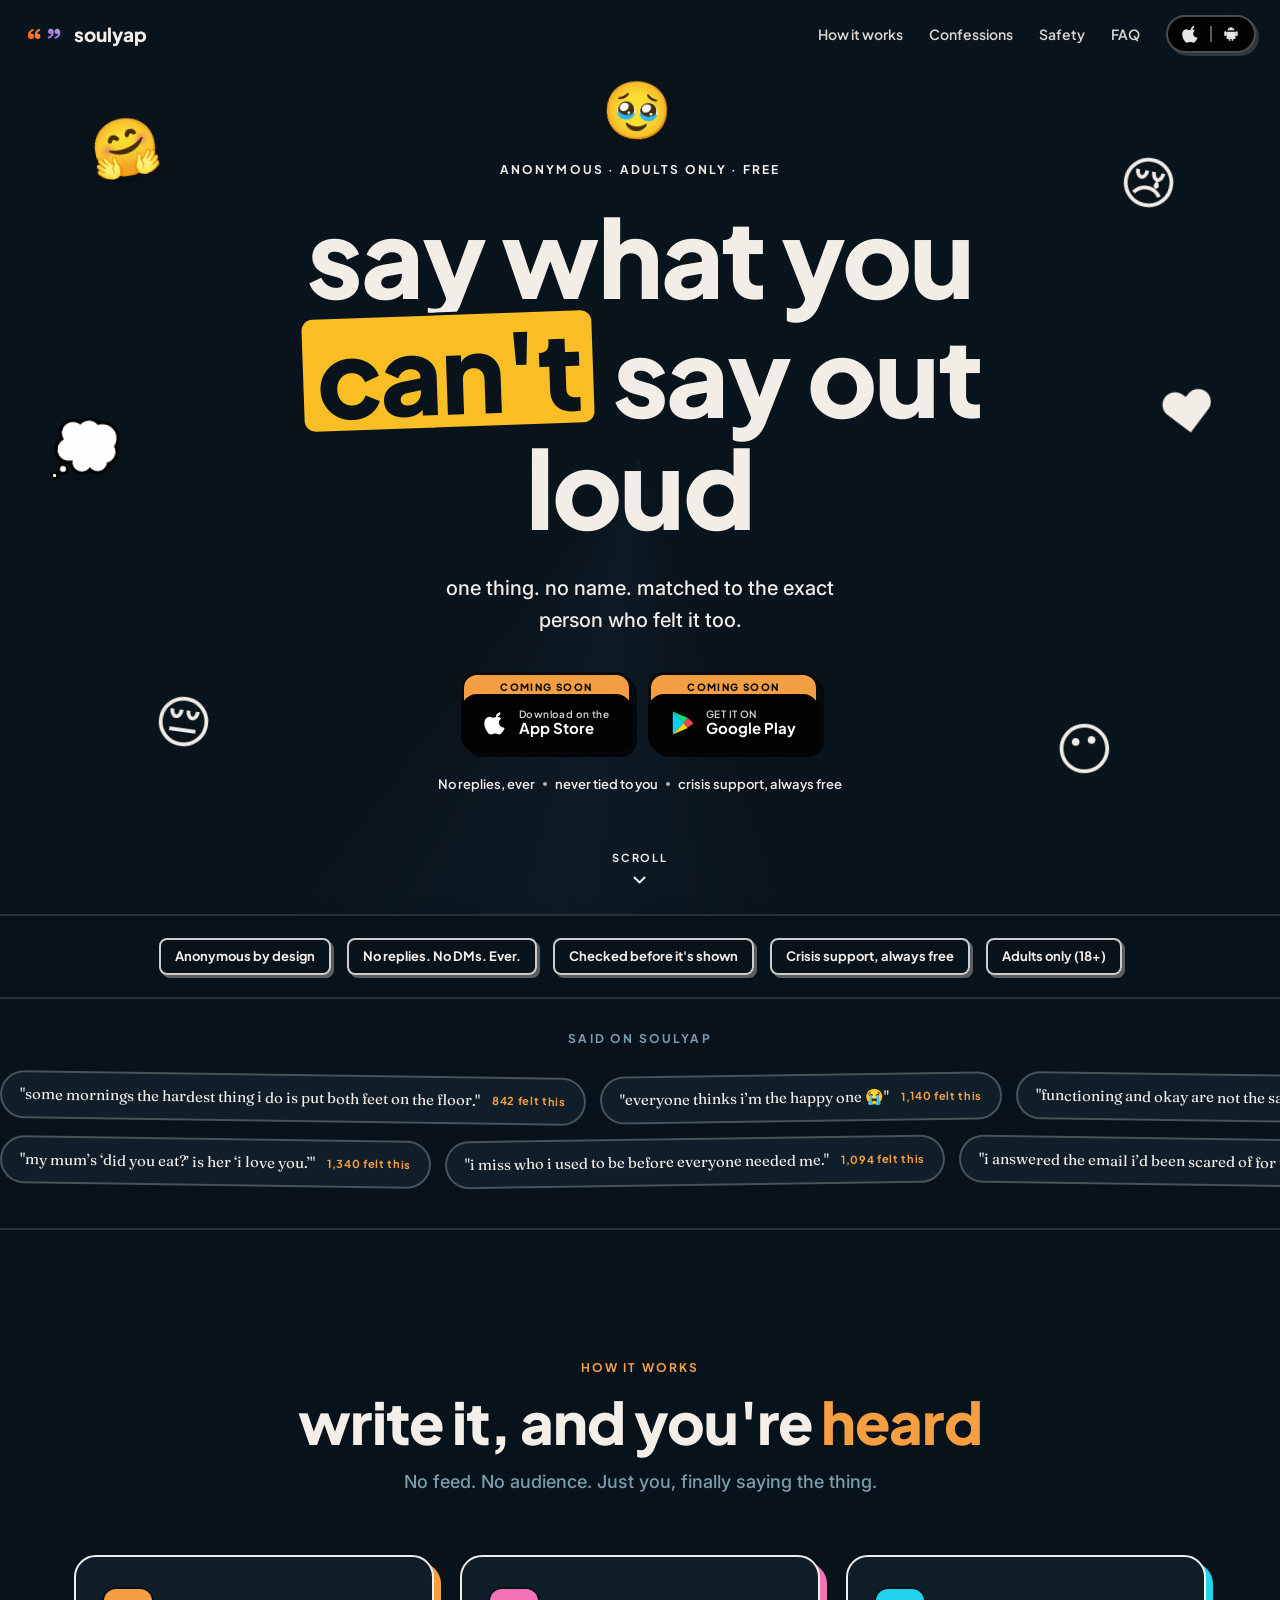
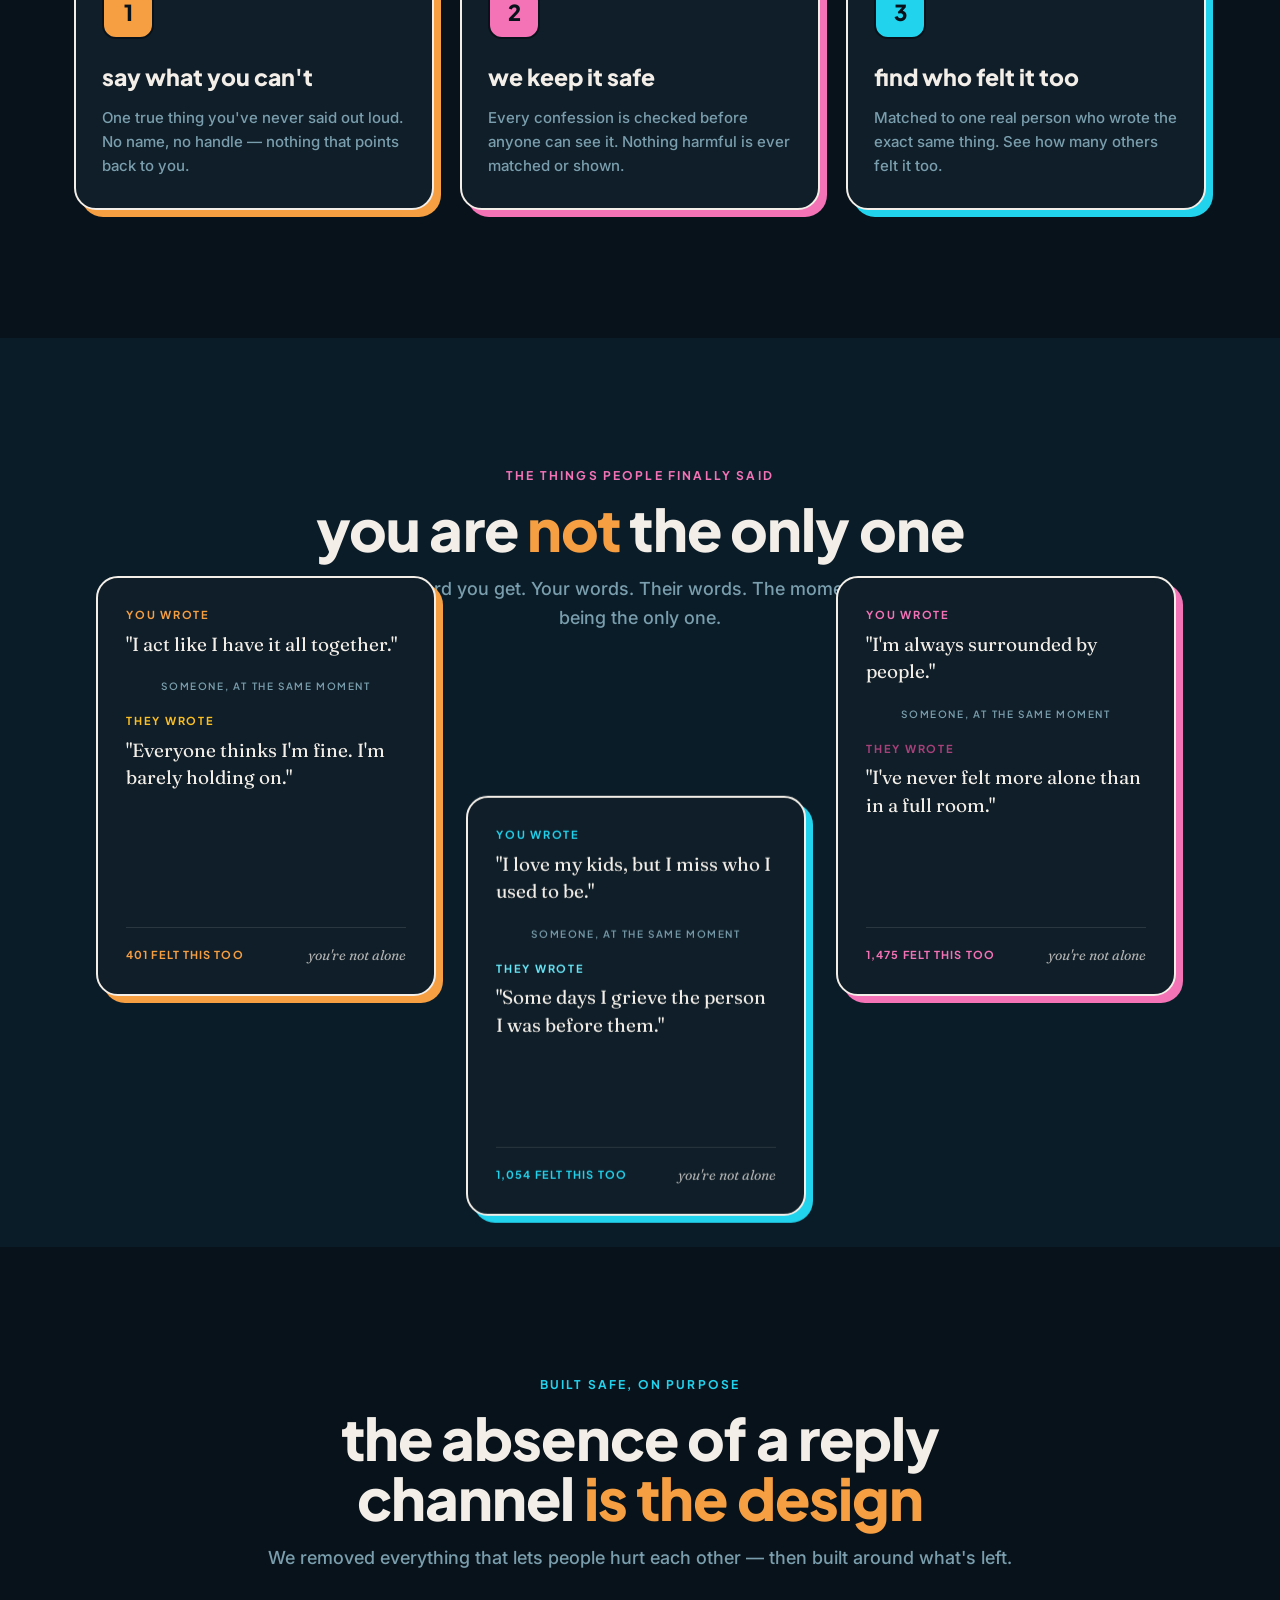
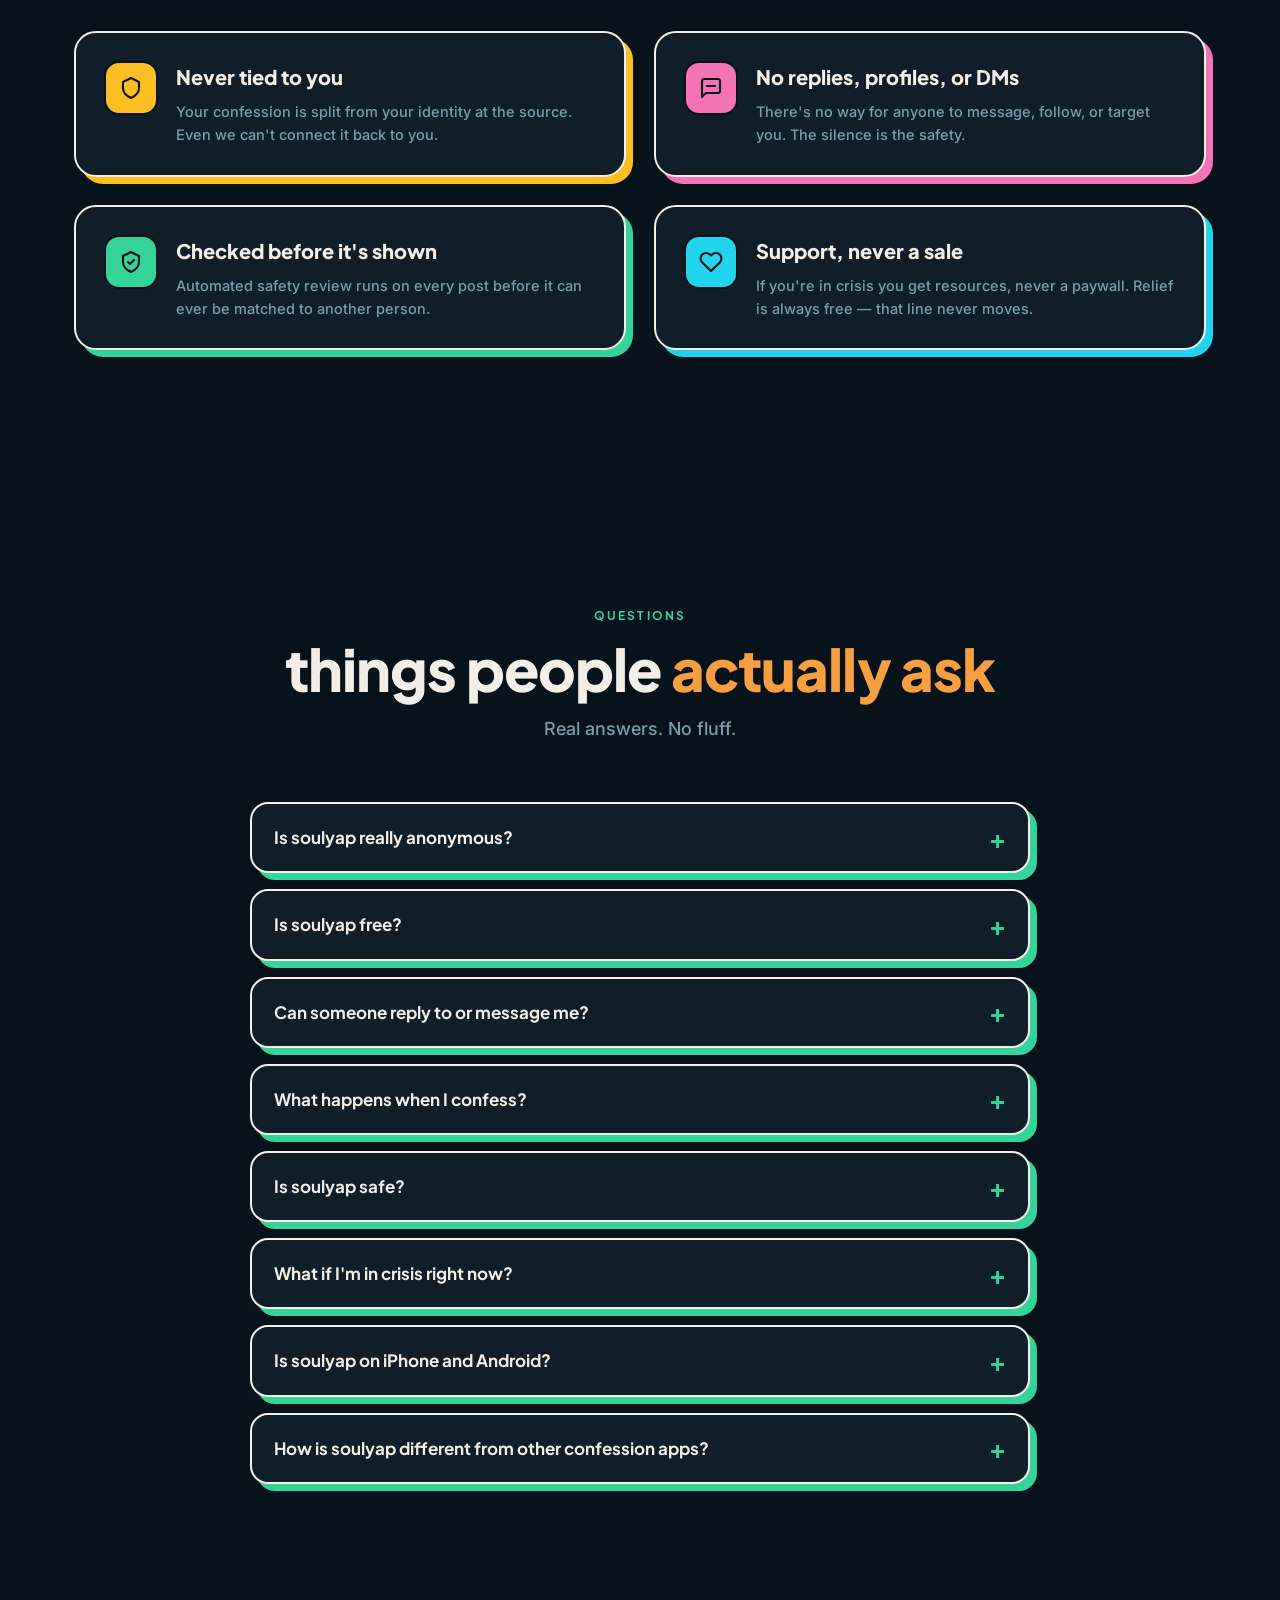
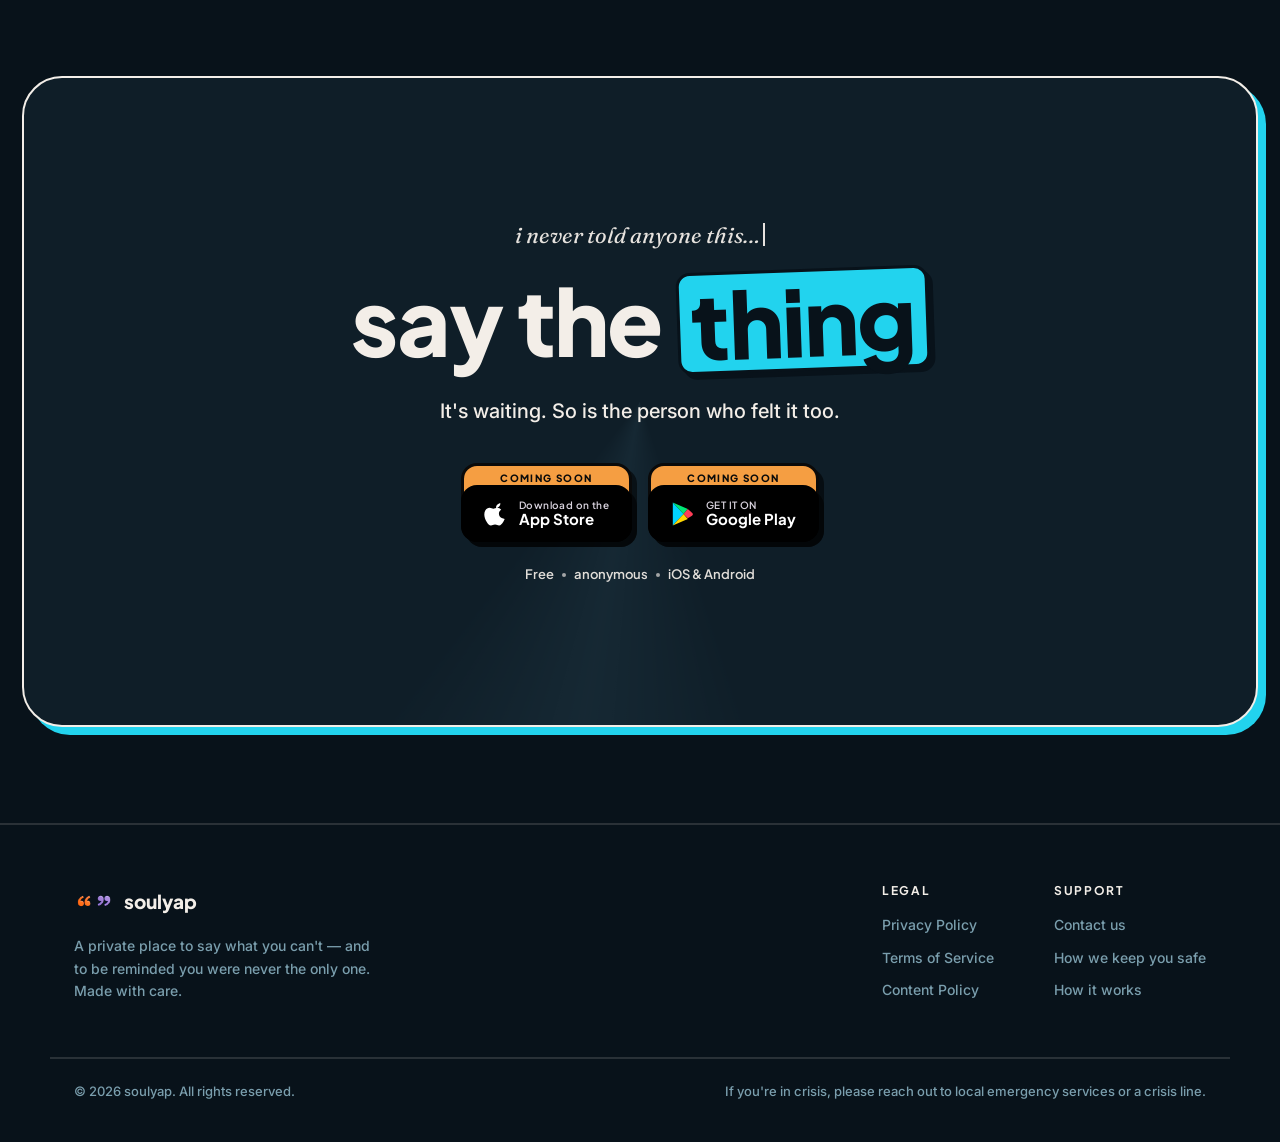
==== commit fdade429: "feat: add full-screen ScrawlIcon background pattern Port the hand-drawn wallpaper from the app (Back" ====
--- a/index.html
+++ b/index.html
@@ -199,6 +199,10 @@
   .fade{opacity:0; transition:opacity .7s ease}
   .fade.in{opacity:1}
 
+  /* ---------- background pattern ---------- */
+  #bg-pattern{position:fixed;inset:0;z-index:0;pointer-events:none;opacity:0.07;overflow:hidden}
+  #bg-pattern div{position:absolute}
+
   /* ---------- delight layer ---------- */
   /* scroll progress */
   #prog{position:fixed; top:0; left:0; right:0; height:3px; z-index:70; background:linear-gradient(90deg,#0A7890,#18C8DC,#0D96B4); transform:scaleX(0); transform-origin:0 50%; pointer-events:none}
@@ -296,6 +300,7 @@
 </head>
 <body id="top">
 <div id="prog" aria-hidden="true"></div>
+<div id="bg-pattern" aria-hidden="true"></div>
 
 <svg width="0" height="0" style="position:absolute" aria-hidden="true"><defs>
   <linearGradient id="eb" x1="0" y1="0" x2="0" y2="1"><stop offset="0" stop-color="#8A3B22" stop-opacity="0"/><stop offset="1" stop-color="#8A3B22" stop-opacity="1"/></linearGradient>
@@ -814,6 +819,73 @@
       }
     });
   });
+
+  /* ---------- background pattern ---------- */
+  (function(){
+    var IC = {
+      heart:       ['M24 41C24 41 4 28 4 16C4 9 9 4 16 4C20 4 23 7 24 9C25 7 28 4 32 4C39 4 44 9 44 16C44 28 24 41 24 41Z'],
+      thought:     ['M16 36C10 36 6 32 6 26C6 22 8 18 12 16C12 10 16 6 22 6C26 6 30 8 32 12C34 10 38 10 40 14C44 16 46 22 44 28C42 34 36 36 30 36L16 36Z','M13 42A2.5 2.5 0 1 0 13.001 42Z','M8 46A1.5 1.5 0 1 0 8.001 46Z'],
+      feather:     ['M12 44L38 6','M38 6C44 10 44 20 38 28C32 22 38 6 38 6Z','M30 14L22 32','M34 10L26 28'],
+      star:        ['M24 4L28 17H42L31 24L35 38L24 30L13 38L17 24L6 17H20L24 4Z'],
+      moon:        ['M34 8C26 8 18 16 18 26C18 36 26 44 34 44C26 44 10 38 10 26C10 14 26 8 34 8Z'],
+      bubble:      ['M4 5H44V33H28L22 43V33H4V5Z','M11 15H37','M11 23H30'],
+      wave:        ['M2 28C6 22 10 22 14 28C18 34 22 34 26 28C30 22 34 22 38 28C42 34 46 34 46 34'],
+      butterfly:   ['M24 24C24 24 20 16 12 12C8 10 4 14 6 20C8 24 16 24 24 24Z','M24 24C24 24 28 16 36 12C40 10 44 14 42 20C40 24 32 24 24 24Z','M24 24C24 24 20 32 12 36C8 38 4 34 6 28C8 24 16 24 24 24Z','M24 24C24 24 28 32 36 36C40 38 44 34 42 28C40 24 32 24 24 24Z','M24 16V32'],
+      leaf:        ['M8 42C8 42 12 18 24 8C36 18 40 42 40 42C40 42 30 28 24 24C18 28 8 42 8 42Z','M24 8V24'],
+      candle:      ['M18 44H30V28H18V44Z','M24 28C22 24 20 20 22 16C22 16 24 20 24 14C24 14 26 20 26 16C28 20 26 24 24 28Z'],
+      birds_fly:   ['M2 18C6 14 10 14 12 18','M12 18C14 14 18 14 22 18','M26 26C30 22 34 22 36 26','M36 26C38 22 42 22 46 26'],
+      flower:      ['M24 20A4 4 0 1 0 24 28A4 4 0 1 0 24 20Z','M24 4V16M24 32V44M8 24H16M32 24H40M11.5 11.5L17.5 17.5M30.5 36.5L36.5 42.5M36.5 11.5L30.5 17.5M11.5 42.5L17.5 36.5'],
+      quote_mark:  ['M8 28C8 22 10 16 14 12L18 16C14 20 12 26 14 30C16 32 16 36 12 38C10 38 8 36 8 30V28Z','M26 28C26 22 28 16 32 12L36 16C32 20 30 26 32 30C34 32 34 36 30 38C28 38 26 36 26 30V28Z'],
+      fire:        ['M24 44C14 44 8 36 8 28C8 20 14 16 14 10C18 14 18 20 18 20C20 16 22 12 22 6C26 12 28 16 28 22C28 22 32 18 30 12C36 16 40 22 40 30C40 38 34 44 24 44Z'],
+      infinity:    ['M24 24C24 24 29 16 37 16C44 16 47 20 47 24C47 28 44 32 37 32C29 32 19 16 11 16C4 16 1 20 1 24C1 28 4 32 11 32C19 32 24 24 24 24Z'],
+      teardrop:    ['M24 6C18 12 12 20 12 28C12 36 17 42 24 42C31 42 36 36 36 28C36 20 30 12 24 6Z'],
+      eye:         ['M4 24C10 14 18 8 24 8C30 8 38 14 44 24C38 34 30 40 24 40C18 40 10 34 4 24Z','M24 16A8 8 0 1 0 24 32A8 8 0 1 0 24 16Z'],
+      bell:        ['M22 10C22 5 26 5 26 10','M6 34C6 22 10 10 24 10C38 10 42 22 42 34','M4 34H44','M24 34V38','M24 36A3 3 0 1 0 24 42A3 3 0 1 0 24 36Z'],
+      seedling:    ['M24 44V26','M24 26C24 26 14 22 12 14C10 8 16 4 22 8C23 9 24 26 24 26Z','M24 26C24 26 34 20 36 12C38 6 32 2 26 6C25 7 24 26 24 26Z'],
+      lightning:   ['M28 3L12 25H22L20 45L36 25H26L28 3Z'],
+      hug:         ['M8 18C6 12 10 6 16 8C20 10 22 16 22 24C22 30 20 36 18 40','M40 18C42 12 38 6 32 8C28 10 26 16 26 24C26 30 28 36 30 40','M18 40C20 44 28 44 30 40'],
+      knot:        ['M16 8C12 12 12 20 16 24C20 28 28 28 32 24C36 20 36 14 32 10C28 6 20 8 18 14C16 20 18 28 24 32C30 36 38 34 42 28'],
+      paint_drop:  ['M24 4C18 12 10 20 10 28C10 36 16 42 24 42C32 42 38 36 38 28C38 20 30 12 24 4Z','M18 30C18 26 20 24 24 24'],
+      bird:        ['M2 22C8 16 16 14 20 20','M20 20C22 16 26 16 28 20','M28 20C32 14 40 12 46 18'],
+      fingerprint: ['M10 30C10 18 16 10 24 10C32 10 38 18 38 30','M14 34C14 22 18 14 24 14C30 14 34 22 34 34','M18 38C18 30 20 22 24 22C28 22 30 30 30 38','M22 42C22 36 22 32 24 32C26 32 26 36 26 42'],
+      spiral:      ['M24 24C24 22 26 20 28 21C30 22 30 26 28 28C26 30 22 30 20 28C18 26 18 22 20 18C22 14 28 12 34 14C40 16 44 22 44 30C44 38 40 44 34 46'],
+      sun:         ['M24 14A10 10 0 1 0 24 34A10 10 0 1 0 24 14Z','M24 2V10M24 38V46M2 24H10M38 24H46M7.8 7.8L13.7 13.7M34.3 34.3L40.2 40.2M40.2 7.8L34.3 13.7M7.8 40.2L13.7 34.3'],
+      cloud:       ['M37 32H12C8 32 5 29 5 25C5 21 8 18 12 17C12 11 16 7 22 7C27 7 31 10 33 14C35 12 38 11 41 12C44 14 47 18 46 23C45 28 41 32 37 32Z']
+    };
+    var PT = [
+      {n:'heart',t:'1%',l:'2%',s:28,r:15},{n:'thought',t:'2%',l:'19%',s:30,r:-20},{n:'feather',t:'0%',l:'36%',s:26,r:-44},{n:'star',t:'2%',l:'53%',s:24,r:12},{n:'moon',t:'1%',l:'70%',s:30,r:-8},{n:'bubble',t:'3%',l:'85%',s:26,r:5},
+      {n:'wave',t:'9%',l:'10%',s:36,r:8},{n:'butterfly',t:'8%',l:'28%',s:28,r:-12},{n:'leaf',t:'10%',l:'44%',s:24,r:35},{n:'candle',t:'8%',l:'61%',s:26,r:-5},{n:'birds_fly',t:'9%',l:'77%',s:32,r:0},{n:'flower',t:'7%',l:'92%',s:22,r:20},
+      {n:'quote_mark',t:'17%',l:'2%',s:30,r:15},{n:'fire',t:'16%',l:'19%',s:26,r:10},{n:'infinity',t:'18%',l:'36%',s:28,r:-15},{n:'teardrop',t:'16%',l:'53%',s:24,r:18},{n:'eye',t:'17%',l:'70%',s:26,r:-10},{n:'bell',t:'16%',l:'86%',s:28,r:-18},
+      {n:'seedling',t:'25%',l:'10%',s:28,r:22},{n:'lightning',t:'24%',l:'27%',s:26,r:25},{n:'hug',t:'26%',l:'44%',s:30,r:0},{n:'knot',t:'24%',l:'61%',s:26,r:-28},{n:'paint_drop',t:'25%',l:'78%',s:24,r:-12},{n:'bird',t:'23%',l:'93%',s:22,r:30},
+      {n:'fingerprint',t:'33%',l:'1%',s:26,r:10},{n:'moon',t:'32%',l:'18%',s:30,r:-5},{n:'heart',t:'34%',l:'35%',s:26,r:20},{n:'feather',t:'32%',l:'52%',s:28,r:-38},{n:'star',t:'33%',l:'70%',s:24,r:15},{n:'cloud',t:'32%',l:'86%',s:30,r:-5},
+      {n:'spiral',t:'41%',l:'8%',s:24,r:0},{n:'thought',t:'40%',l:'26%',s:26,r:-18},{n:'wave',t:'42%',l:'42%',s:34,r:12},{n:'butterfly',t:'40%',l:'60%',s:28,r:-8},{n:'knot',t:'41%',l:'77%',s:26,r:0},{n:'sun',t:'39%',l:'92%',s:22,r:45},
+      {n:'infinity',t:'49%',l:'2%',s:28,r:-15},{n:'candle',t:'48%',l:'18%',s:24,r:-8},{n:'leaf',t:'50%',l:'36%',s:26,r:35},{n:'seedling',t:'48%',l:'53%',s:26,r:-20},{n:'teardrop',t:'49%',l:'70%',s:24,r:15},{n:'bubble',t:'48%',l:'86%',s:28,r:8},
+      {n:'fire',t:'57%',l:'10%',s:28,r:5},{n:'quote_mark',t:'56%',l:'28%',s:30,r:20},{n:'birds_fly',t:'58%',l:'44%',s:30,r:0},{n:'hug',t:'56%',l:'62%',s:28,r:-5},{n:'bird',t:'57%',l:'78%',s:26,r:10},{n:'moon',t:'55%',l:'93%',s:24,r:10},
+      {n:'lightning',t:'65%',l:'2%',s:26,r:22},{n:'eye',t:'64%',l:'19%',s:26,r:-8},{n:'heart',t:'66%',l:'36%',s:30,r:12},{n:'paint_drop',t:'64%',l:'54%',s:24,r:-15},{n:'fingerprint',t:'65%',l:'71%',s:24,r:5},{n:'star',t:'63%',l:'87%',s:26,r:30},
+      {n:'bell',t:'73%',l:'8%',s:28,r:-18},{n:'butterfly',t:'72%',l:'26%',s:32,r:10},{n:'spiral',t:'74%',l:'44%',s:22,r:0},{n:'wave',t:'72%',l:'61%',s:36,r:-8},{n:'cloud',t:'73%',l:'78%',s:28,r:5},{n:'feather',t:'71%',l:'93%',s:24,r:-40},
+      {n:'thought',t:'81%',l:'2%',s:28,r:-15},{n:'knot',t:'80%',l:'19%',s:28,r:-25},{n:'fire',t:'82%',l:'36%',s:26,r:8},{n:'hug',t:'80%',l:'54%',s:30,r:0},{n:'teardrop',t:'81%',l:'71%',s:24,r:20},{n:'flower',t:'79%',l:'87%',s:28,r:-5},
+      {n:'seedling',t:'89%',l:'10%',s:24,r:18},{n:'quote_mark',t:'88%',l:'28%',s:26,r:15},{n:'heart',t:'90%',l:'44%',s:28,r:-10},{n:'lightning',t:'88%',l:'62%',s:24,r:20},{n:'eye',t:'89%',l:'79%',s:26,r:-5},{n:'fingerprint',t:'87%',l:'93%',s:22,r:10}
+    ];
+    var ns = 'http://www.w3.org/2000/svg';
+    var wrap = document.getElementById('bg-pattern');
+    PT.forEach(function(item){
+      var paths = IC[item.n]; if (!paths) return;
+      var el = document.createElement('div');
+      el.style.top = item.t; el.style.left = item.l;
+      el.style.transform = 'rotate('+item.r+'deg)';
+      var svg = document.createElementNS(ns,'svg');
+      svg.setAttribute('width', item.s); svg.setAttribute('height', item.s);
+      svg.setAttribute('viewBox','0 0 48 48');
+      var g = document.createElementNS(ns,'g');
+      g.setAttribute('stroke','#F3EEE8'); g.setAttribute('stroke-width','2.5');
+      g.setAttribute('stroke-linecap','round'); g.setAttribute('stroke-linejoin','round');
+      g.setAttribute('fill','none');
+      paths.forEach(function(d){
+        var p = document.createElementNS(ns,'path'); p.setAttribute('d',d); g.appendChild(p);
+      });
+      svg.appendChild(g); el.appendChild(svg); wrap.appendChild(el);
+    });
+  })();
 </script>
 </body>
 </html>
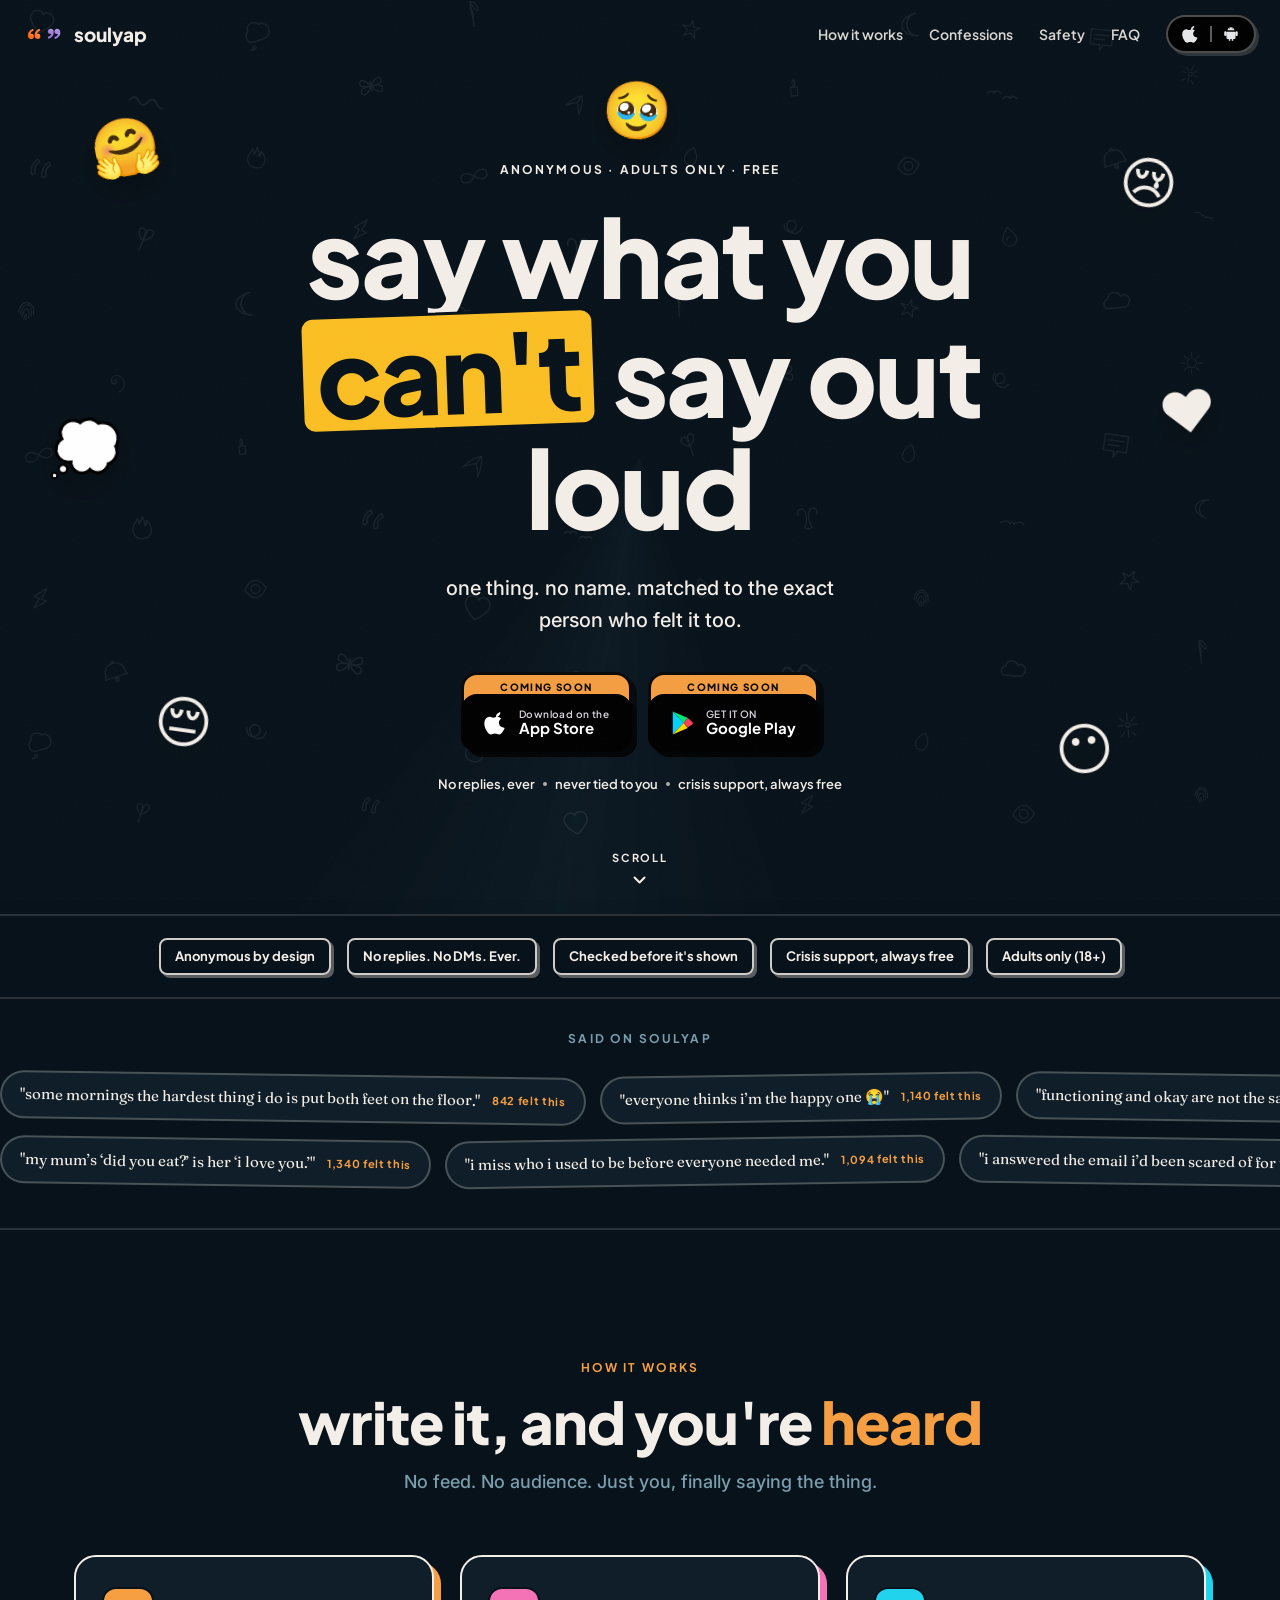
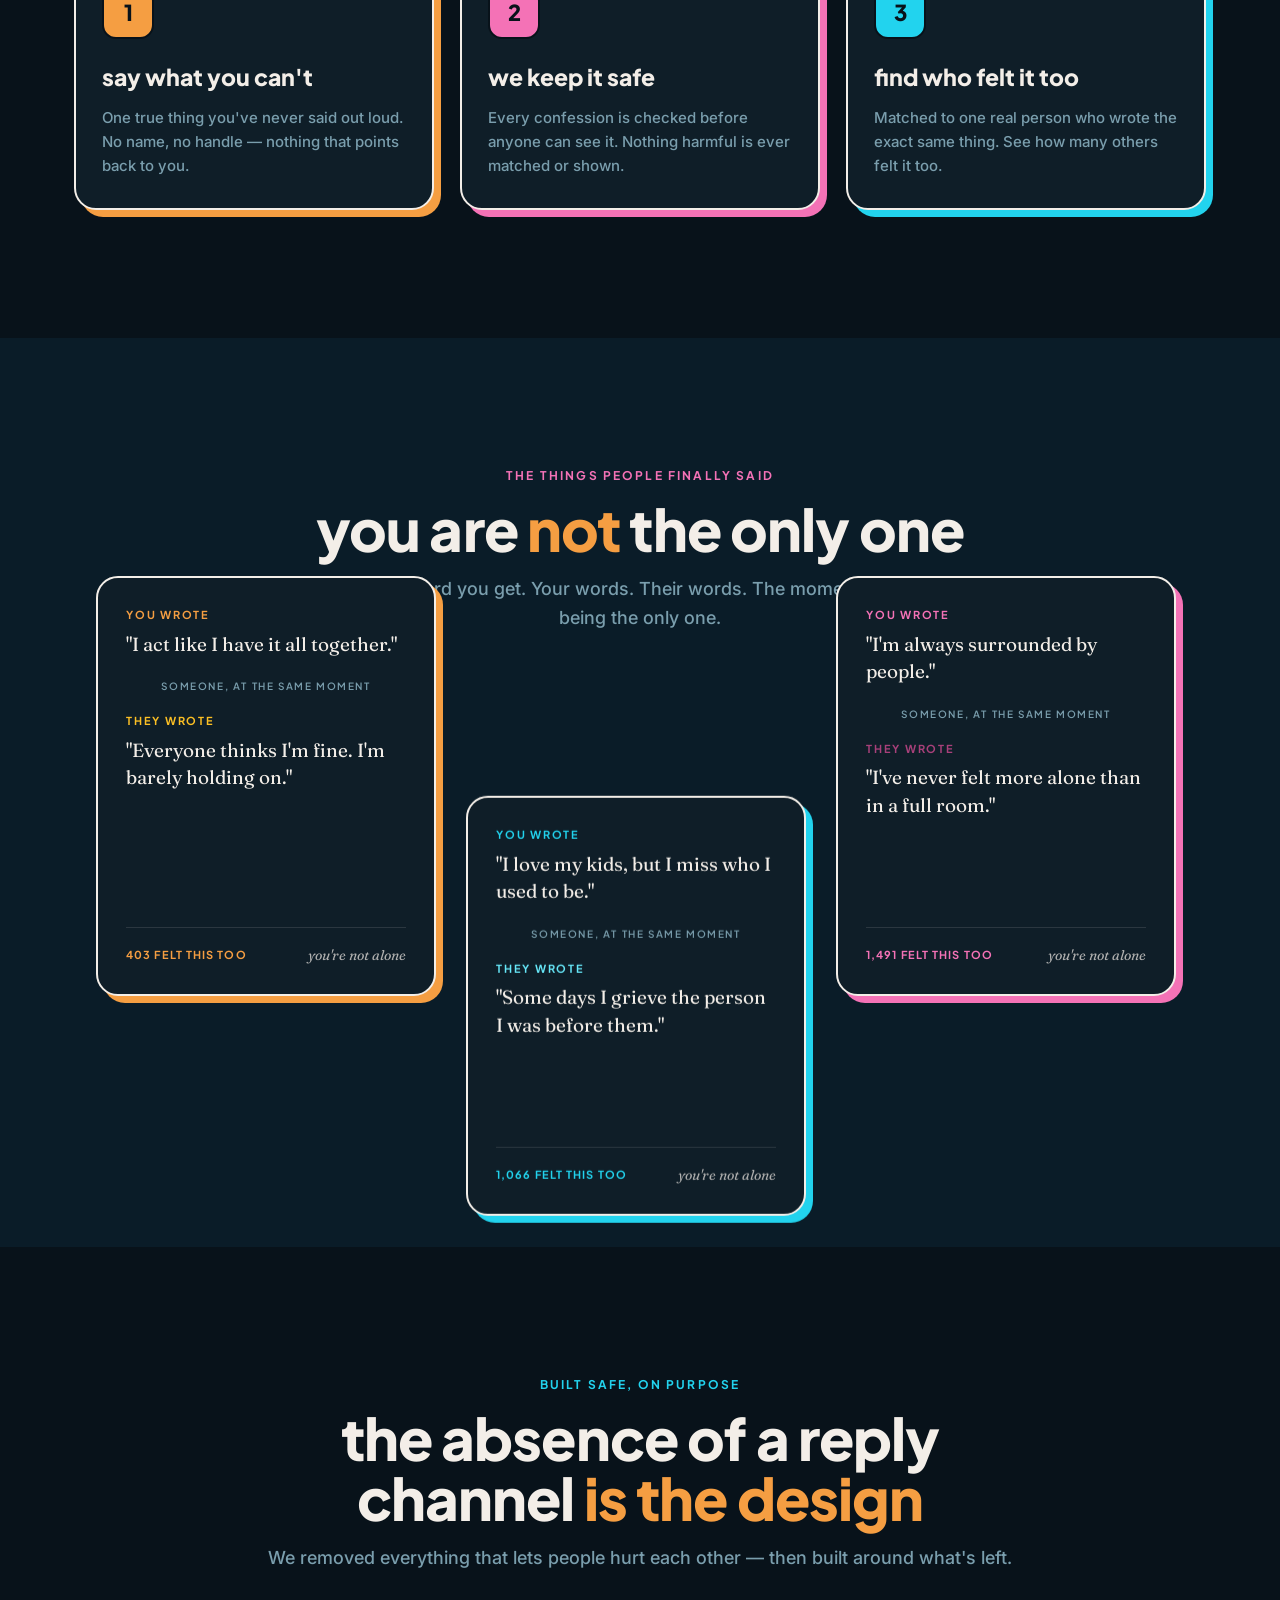
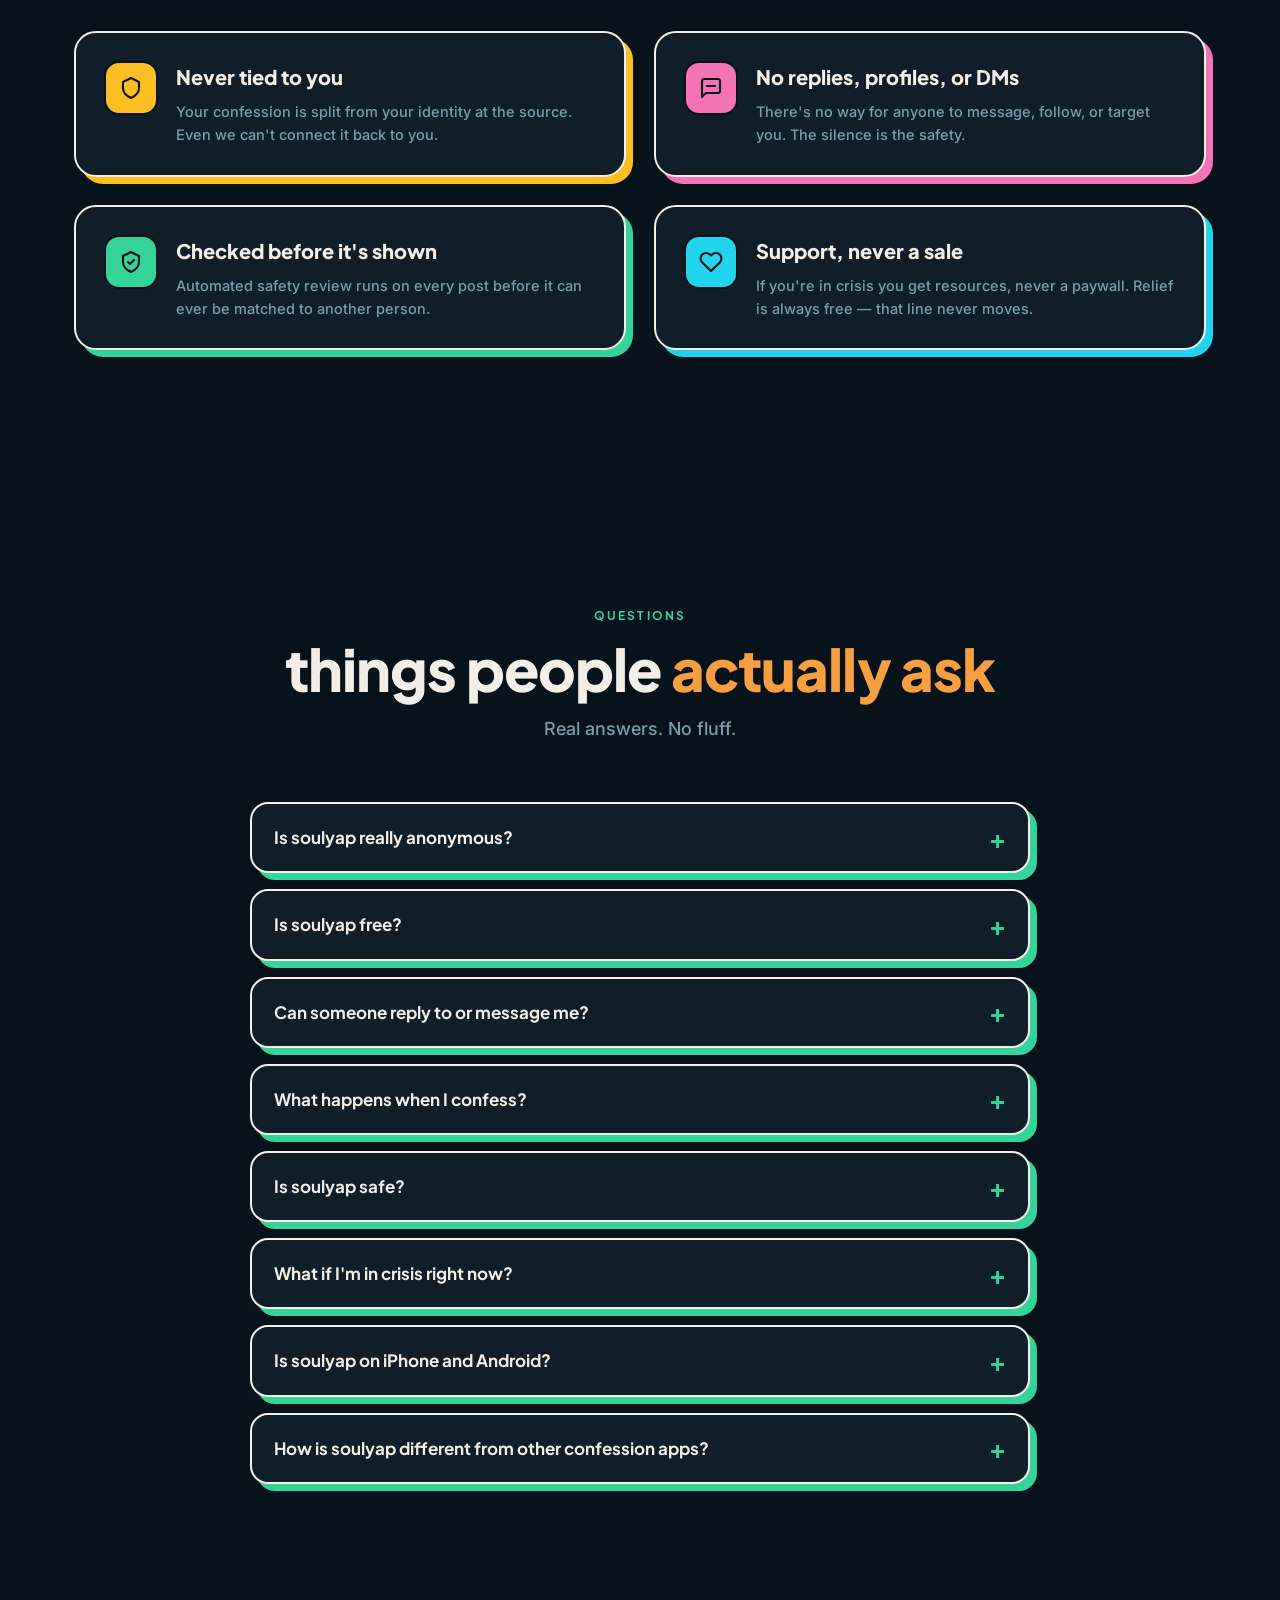
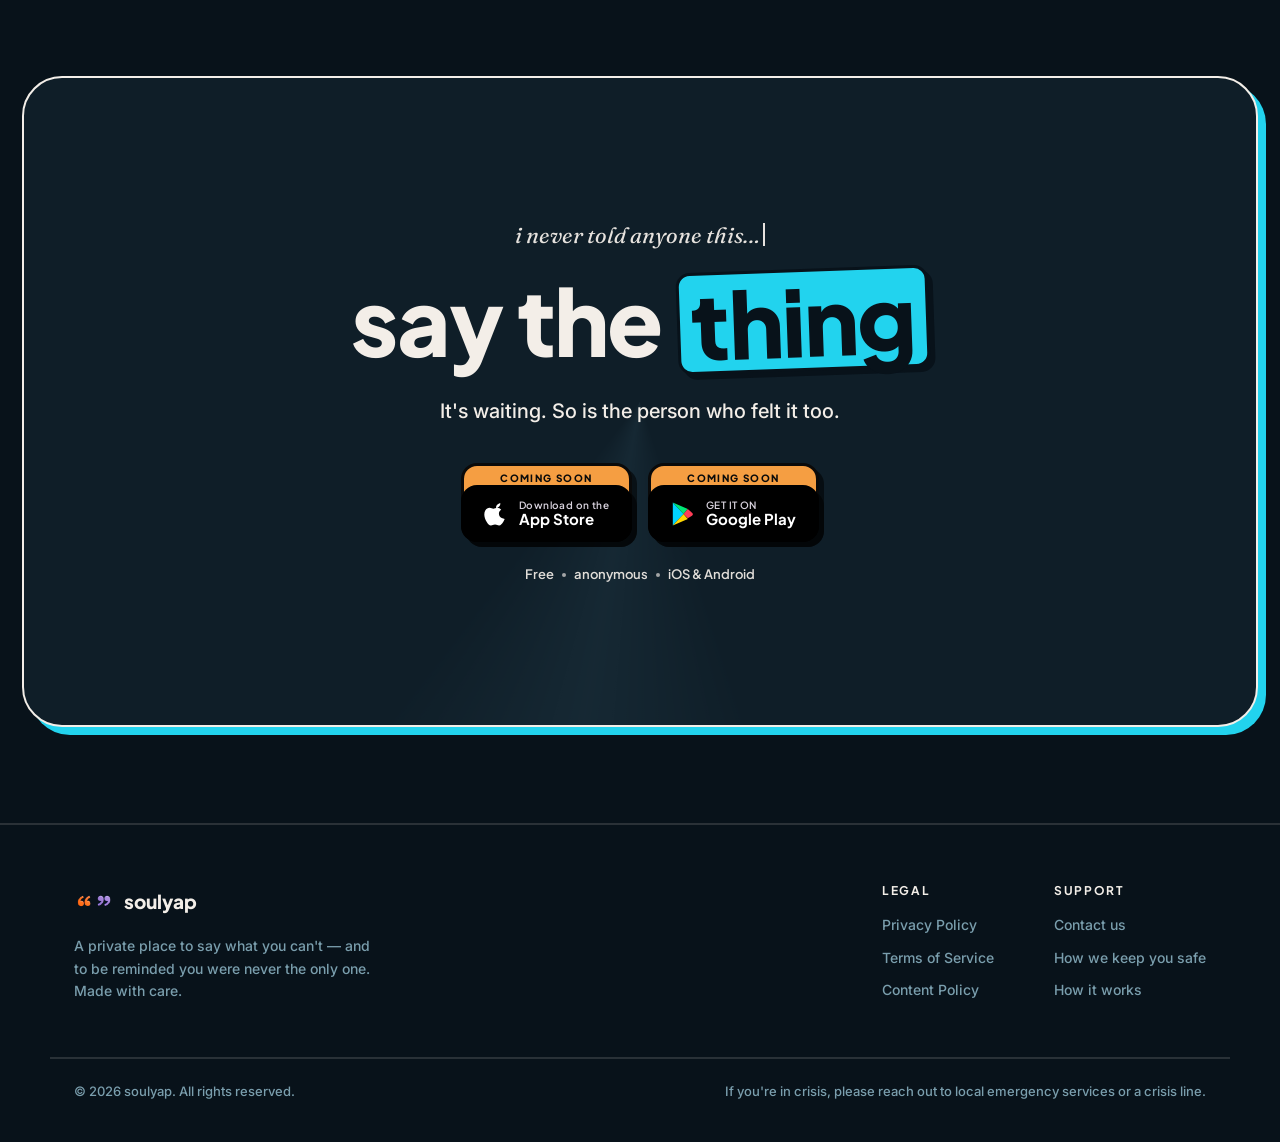
==== commit eba97604: "fix: make hero card background transparent so pattern shows through Co-Authored-By: Claude Sonnet 4." ====
--- a/index.html
+++ b/index.html
@@ -63,7 +63,7 @@
 
   /* ---------- hero card (inset rounded gradient) ---------- */
   .hero-wrap{padding:0}
-  .hero-card{position:relative; overflow:hidden; background:var(--bg); display:flex; flex-direction:column; align-items:center; justify-content:center; text-align:center; color:var(--paper); padding:clamp(110px,13vw,160px) 24px clamp(80px,10vw,120px); min-height:min(900px,calc(100vh - 60px))}
+  .hero-card{position:relative; overflow:hidden; background:transparent; display:flex; flex-direction:column; align-items:center; justify-content:center; text-align:center; color:var(--paper); padding:clamp(110px,13vw,160px) 24px clamp(80px,10vw,120px); min-height:min(900px,calc(100vh - 60px))}
   .hero-inner{max-width:920px; margin:0 auto; position:relative; z-index:2}
   .huge{font-family:var(--disp); font-weight:800; font-size:clamp(46px,10vw,108px); line-height:1.04; letter-spacing:-.02em}
   .hl{display:inline-block; background:var(--gold); color:var(--bg); border:3px solid var(--bg); border-radius:14px; box-shadow:5px 5px 0 var(--bg); padding:0 .12em; transform:rotate(-2deg)}
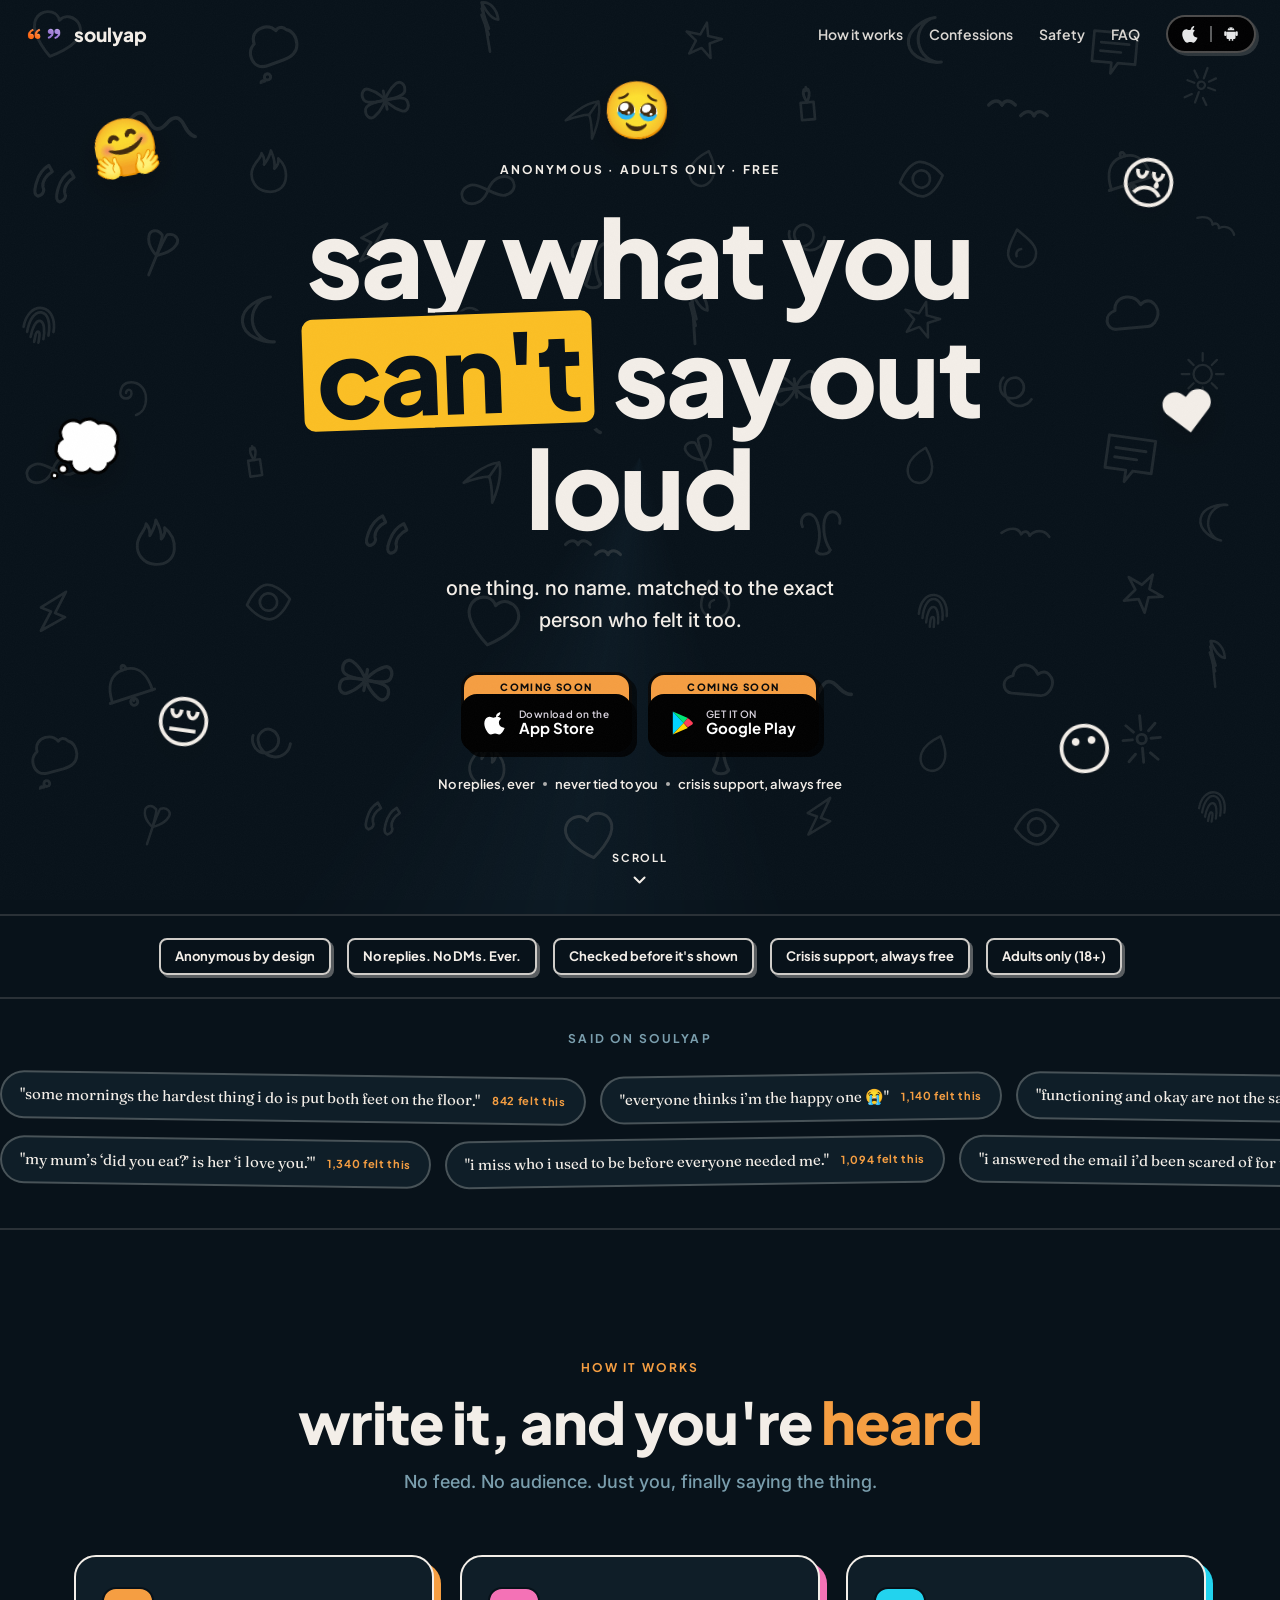
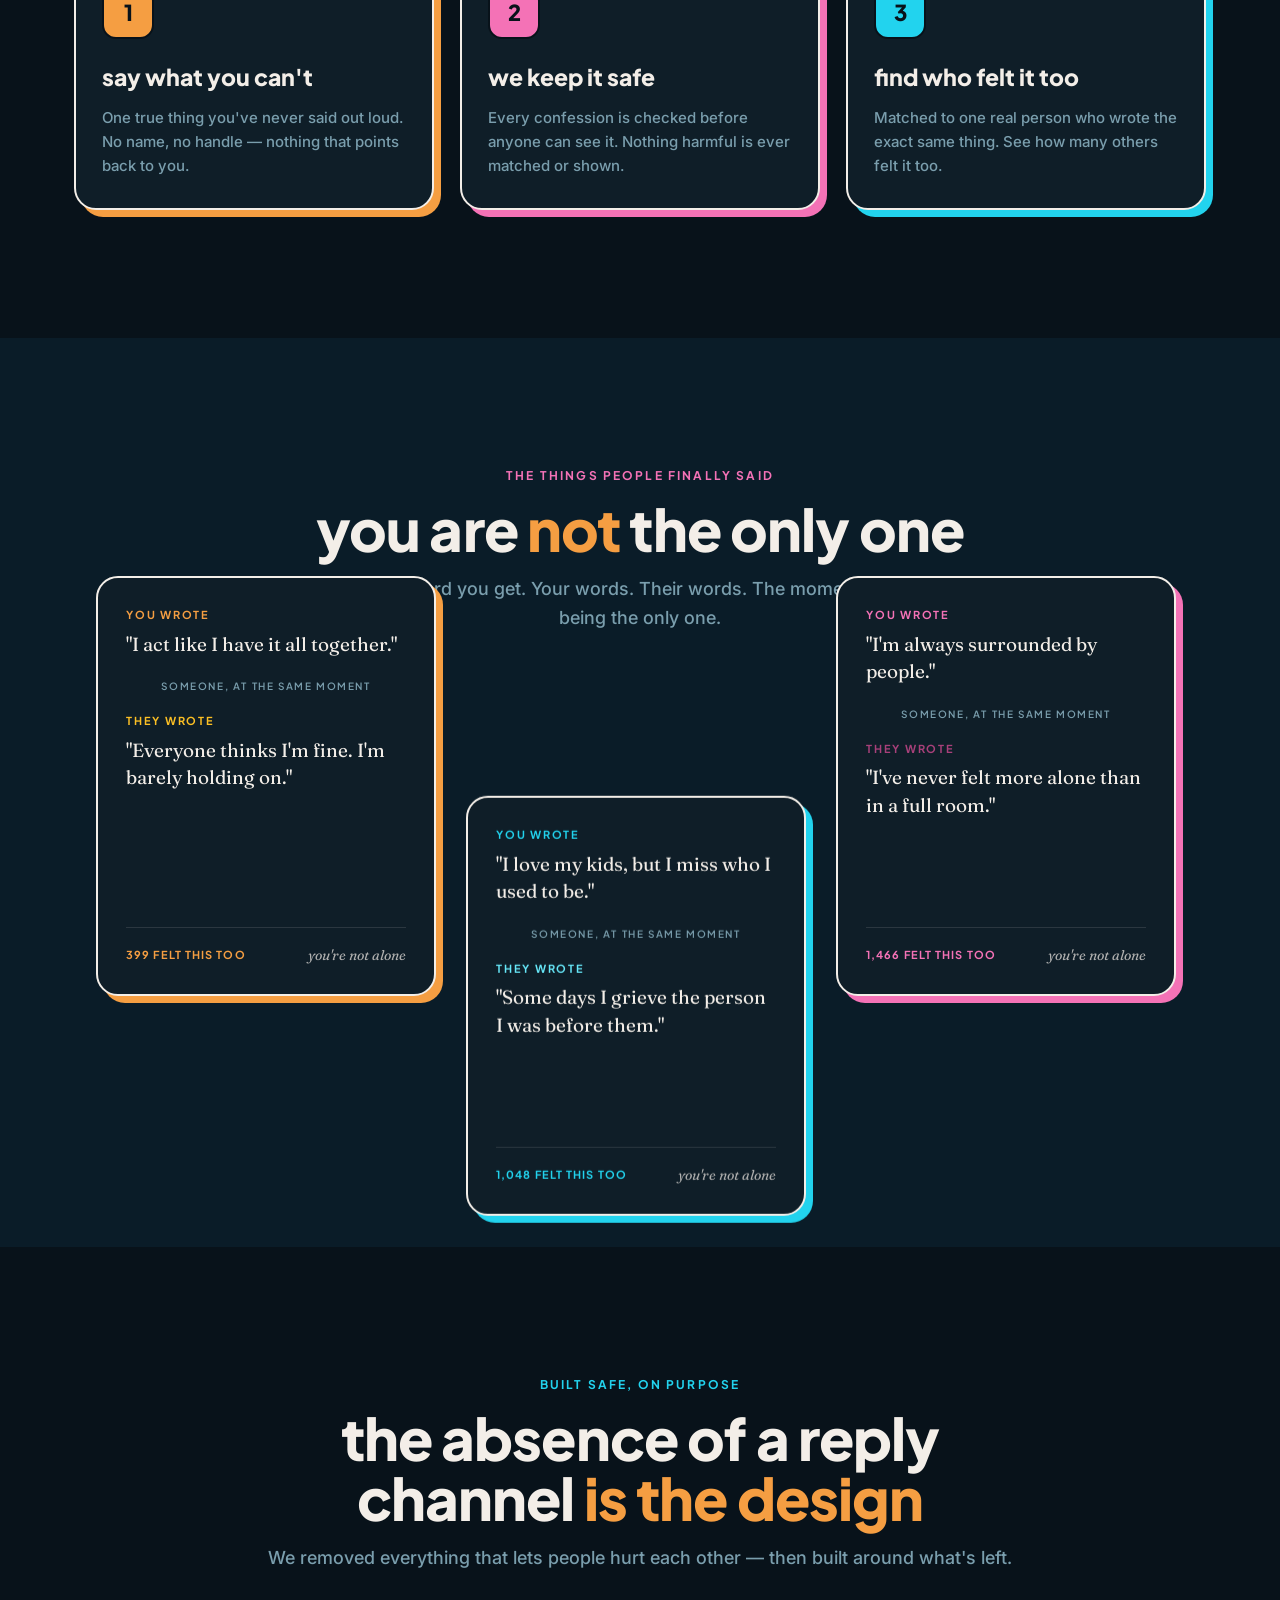
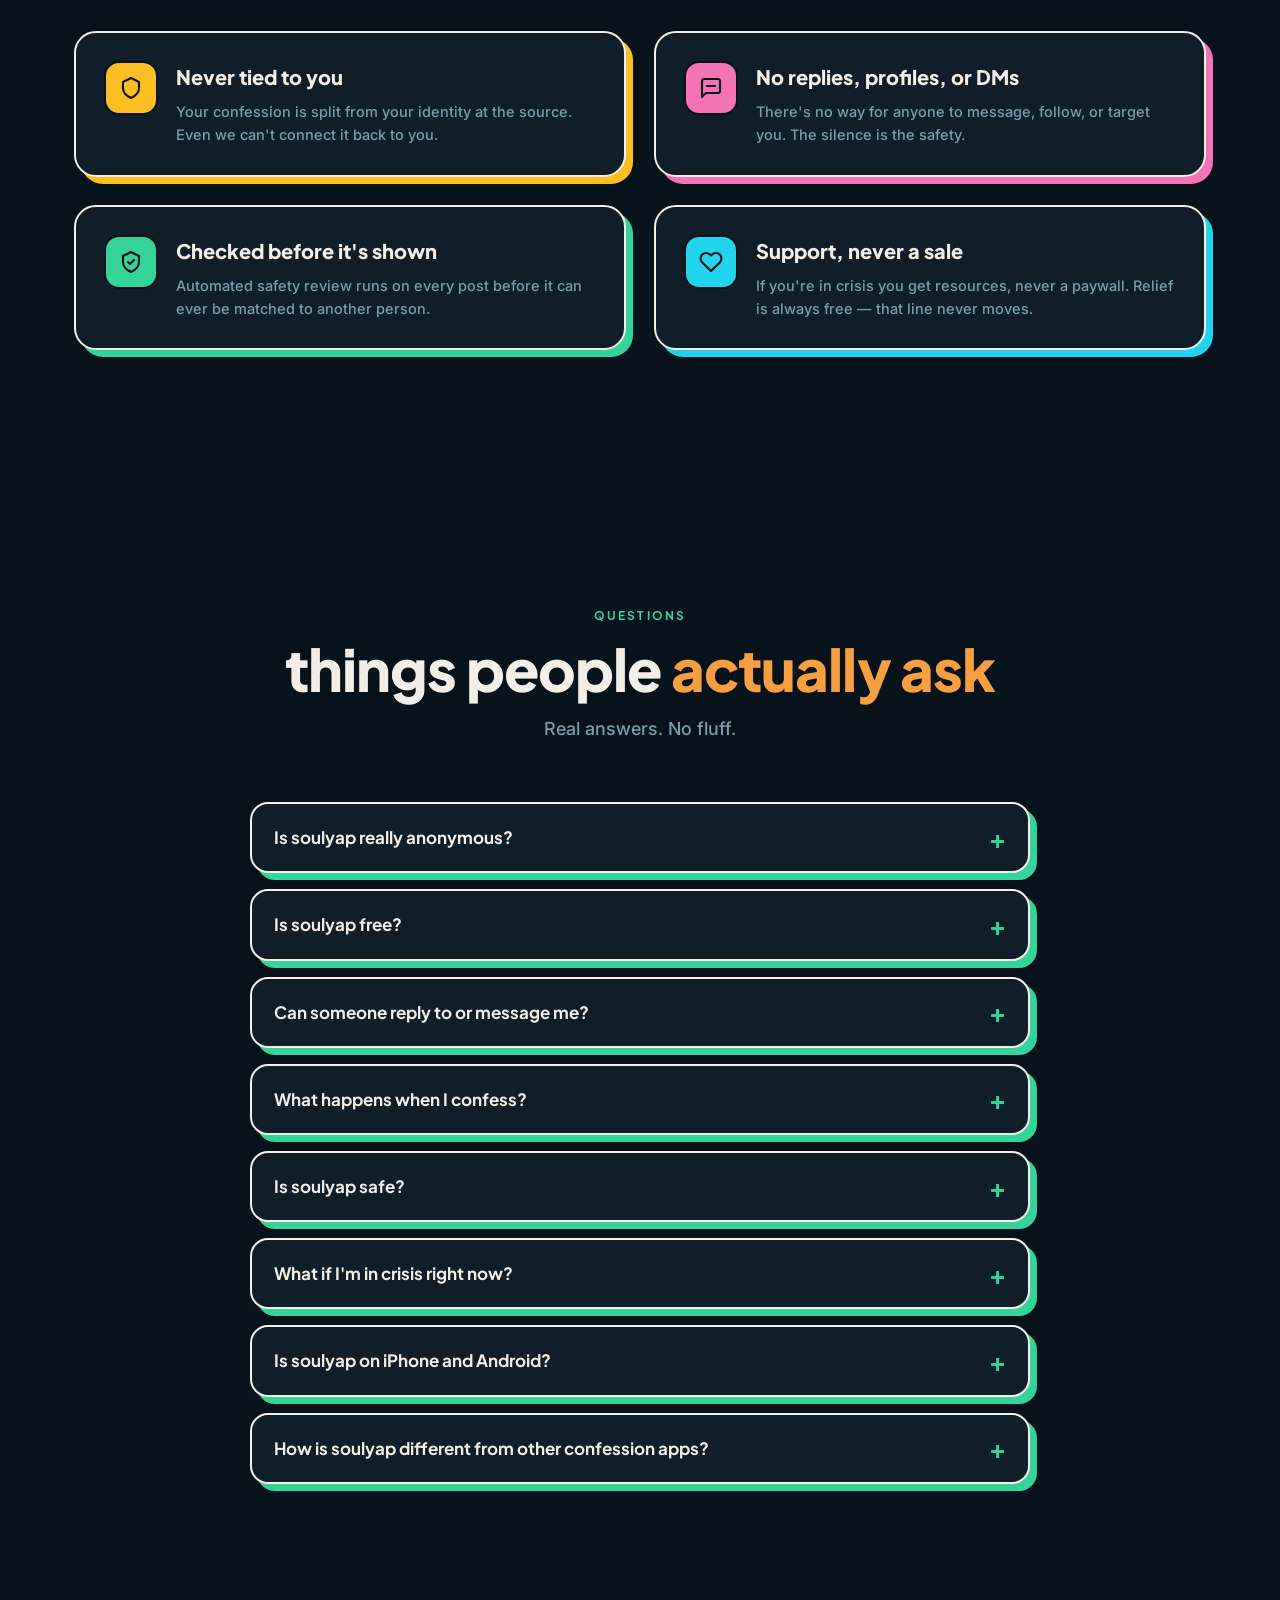
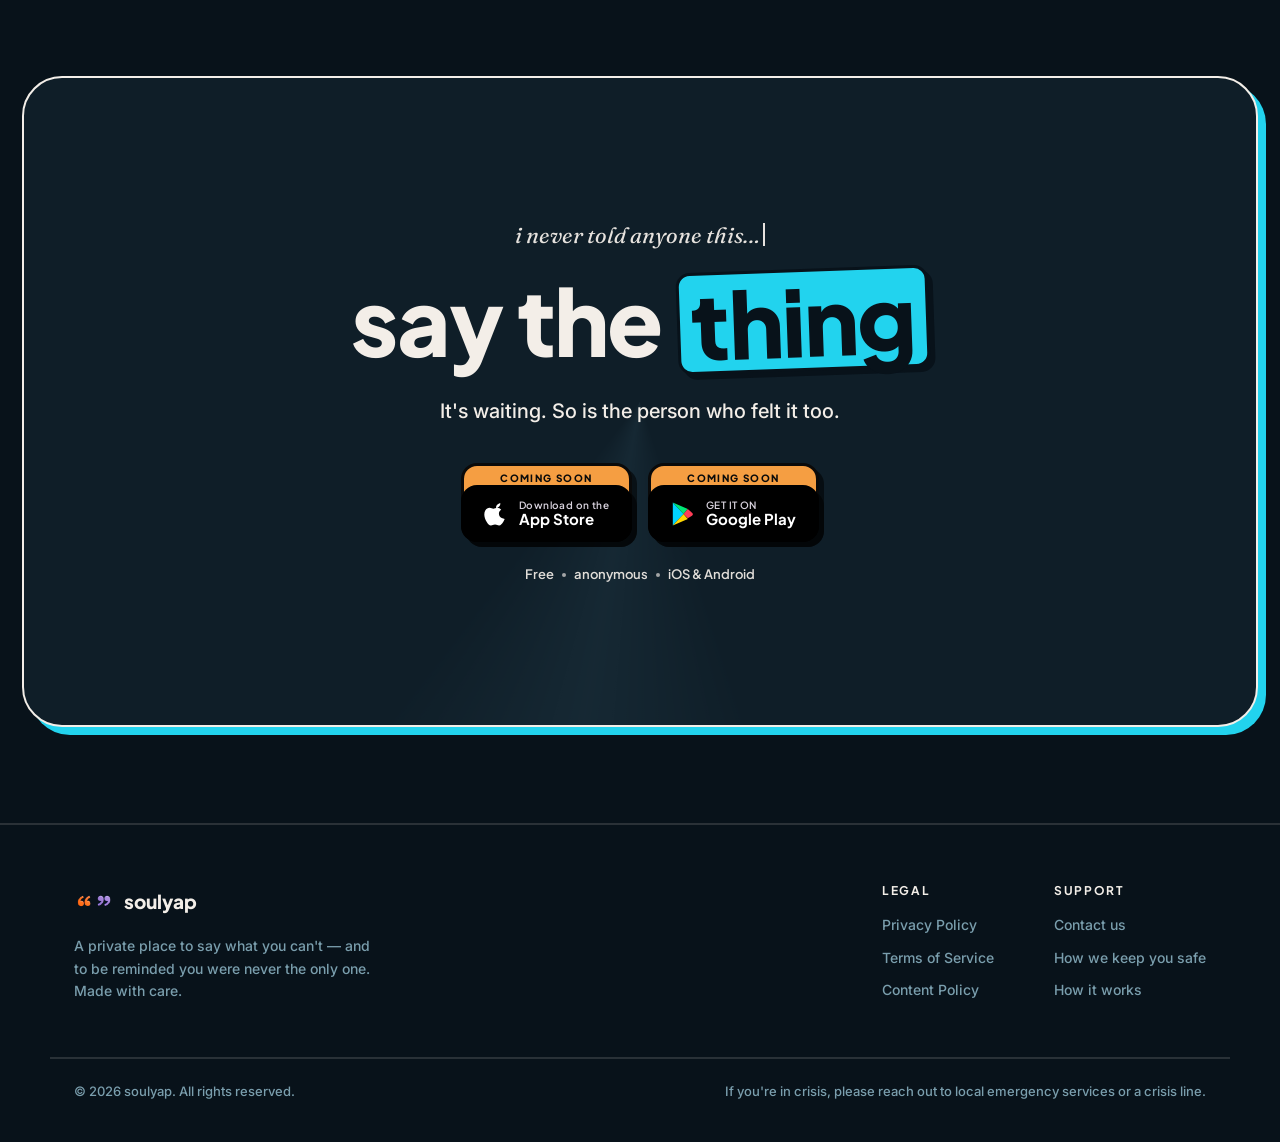
==== commit f776fc05: "fix: scale pattern icons 2× for desktop, inline position, bump opacity Icons were 22-36px (mobile si" ====
--- a/index.html
+++ b/index.html
@@ -200,8 +200,7 @@
   .fade.in{opacity:1}
 
   /* ---------- background pattern ---------- */
-  #bg-pattern{position:fixed;inset:0;z-index:0;pointer-events:none;opacity:0.07;overflow:hidden}
-  #bg-pattern div{position:absolute}
+  #bg-pattern{position:fixed;inset:0;z-index:0;pointer-events:none;opacity:0.10;overflow:visible}
 
   /* ---------- delight layer ---------- */
   /* scroll progress */
@@ -852,27 +851,28 @@
       sun:         ['M24 14A10 10 0 1 0 24 34A10 10 0 1 0 24 14Z','M24 2V10M24 38V46M2 24H10M38 24H46M7.8 7.8L13.7 13.7M34.3 34.3L40.2 40.2M40.2 7.8L34.3 13.7M7.8 40.2L13.7 34.3'],
       cloud:       ['M37 32H12C8 32 5 29 5 25C5 21 8 18 12 17C12 11 16 7 22 7C27 7 31 10 33 14C35 12 38 11 41 12C44 14 47 18 46 23C45 28 41 32 37 32Z']
     };
+    /* sizes are 2× the mobile values so icons are proportional on a large screen */
     var PT = [
-      {n:'heart',t:'1%',l:'2%',s:28,r:15},{n:'thought',t:'2%',l:'19%',s:30,r:-20},{n:'feather',t:'0%',l:'36%',s:26,r:-44},{n:'star',t:'2%',l:'53%',s:24,r:12},{n:'moon',t:'1%',l:'70%',s:30,r:-8},{n:'bubble',t:'3%',l:'85%',s:26,r:5},
-      {n:'wave',t:'9%',l:'10%',s:36,r:8},{n:'butterfly',t:'8%',l:'28%',s:28,r:-12},{n:'leaf',t:'10%',l:'44%',s:24,r:35},{n:'candle',t:'8%',l:'61%',s:26,r:-5},{n:'birds_fly',t:'9%',l:'77%',s:32,r:0},{n:'flower',t:'7%',l:'92%',s:22,r:20},
-      {n:'quote_mark',t:'17%',l:'2%',s:30,r:15},{n:'fire',t:'16%',l:'19%',s:26,r:10},{n:'infinity',t:'18%',l:'36%',s:28,r:-15},{n:'teardrop',t:'16%',l:'53%',s:24,r:18},{n:'eye',t:'17%',l:'70%',s:26,r:-10},{n:'bell',t:'16%',l:'86%',s:28,r:-18},
-      {n:'seedling',t:'25%',l:'10%',s:28,r:22},{n:'lightning',t:'24%',l:'27%',s:26,r:25},{n:'hug',t:'26%',l:'44%',s:30,r:0},{n:'knot',t:'24%',l:'61%',s:26,r:-28},{n:'paint_drop',t:'25%',l:'78%',s:24,r:-12},{n:'bird',t:'23%',l:'93%',s:22,r:30},
-      {n:'fingerprint',t:'33%',l:'1%',s:26,r:10},{n:'moon',t:'32%',l:'18%',s:30,r:-5},{n:'heart',t:'34%',l:'35%',s:26,r:20},{n:'feather',t:'32%',l:'52%',s:28,r:-38},{n:'star',t:'33%',l:'70%',s:24,r:15},{n:'cloud',t:'32%',l:'86%',s:30,r:-5},
-      {n:'spiral',t:'41%',l:'8%',s:24,r:0},{n:'thought',t:'40%',l:'26%',s:26,r:-18},{n:'wave',t:'42%',l:'42%',s:34,r:12},{n:'butterfly',t:'40%',l:'60%',s:28,r:-8},{n:'knot',t:'41%',l:'77%',s:26,r:0},{n:'sun',t:'39%',l:'92%',s:22,r:45},
-      {n:'infinity',t:'49%',l:'2%',s:28,r:-15},{n:'candle',t:'48%',l:'18%',s:24,r:-8},{n:'leaf',t:'50%',l:'36%',s:26,r:35},{n:'seedling',t:'48%',l:'53%',s:26,r:-20},{n:'teardrop',t:'49%',l:'70%',s:24,r:15},{n:'bubble',t:'48%',l:'86%',s:28,r:8},
-      {n:'fire',t:'57%',l:'10%',s:28,r:5},{n:'quote_mark',t:'56%',l:'28%',s:30,r:20},{n:'birds_fly',t:'58%',l:'44%',s:30,r:0},{n:'hug',t:'56%',l:'62%',s:28,r:-5},{n:'bird',t:'57%',l:'78%',s:26,r:10},{n:'moon',t:'55%',l:'93%',s:24,r:10},
-      {n:'lightning',t:'65%',l:'2%',s:26,r:22},{n:'eye',t:'64%',l:'19%',s:26,r:-8},{n:'heart',t:'66%',l:'36%',s:30,r:12},{n:'paint_drop',t:'64%',l:'54%',s:24,r:-15},{n:'fingerprint',t:'65%',l:'71%',s:24,r:5},{n:'star',t:'63%',l:'87%',s:26,r:30},
-      {n:'bell',t:'73%',l:'8%',s:28,r:-18},{n:'butterfly',t:'72%',l:'26%',s:32,r:10},{n:'spiral',t:'74%',l:'44%',s:22,r:0},{n:'wave',t:'72%',l:'61%',s:36,r:-8},{n:'cloud',t:'73%',l:'78%',s:28,r:5},{n:'feather',t:'71%',l:'93%',s:24,r:-40},
-      {n:'thought',t:'81%',l:'2%',s:28,r:-15},{n:'knot',t:'80%',l:'19%',s:28,r:-25},{n:'fire',t:'82%',l:'36%',s:26,r:8},{n:'hug',t:'80%',l:'54%',s:30,r:0},{n:'teardrop',t:'81%',l:'71%',s:24,r:20},{n:'flower',t:'79%',l:'87%',s:28,r:-5},
-      {n:'seedling',t:'89%',l:'10%',s:24,r:18},{n:'quote_mark',t:'88%',l:'28%',s:26,r:15},{n:'heart',t:'90%',l:'44%',s:28,r:-10},{n:'lightning',t:'88%',l:'62%',s:24,r:20},{n:'eye',t:'89%',l:'79%',s:26,r:-5},{n:'fingerprint',t:'87%',l:'93%',s:22,r:10}
+      {n:'heart',t:'1%',l:'2%',s:56,r:15},{n:'thought',t:'2%',l:'19%',s:60,r:-20},{n:'feather',t:'0%',l:'36%',s:52,r:-44},{n:'star',t:'2%',l:'53%',s:48,r:12},{n:'moon',t:'1%',l:'70%',s:60,r:-8},{n:'bubble',t:'3%',l:'85%',s:52,r:5},
+      {n:'wave',t:'9%',l:'10%',s:72,r:8},{n:'butterfly',t:'8%',l:'28%',s:56,r:-12},{n:'leaf',t:'10%',l:'44%',s:48,r:35},{n:'candle',t:'8%',l:'61%',s:52,r:-5},{n:'birds_fly',t:'9%',l:'77%',s:64,r:0},{n:'flower',t:'7%',l:'92%',s:44,r:20},
+      {n:'quote_mark',t:'17%',l:'2%',s:60,r:15},{n:'fire',t:'16%',l:'19%',s:52,r:10},{n:'infinity',t:'18%',l:'36%',s:56,r:-15},{n:'teardrop',t:'16%',l:'53%',s:48,r:18},{n:'eye',t:'17%',l:'70%',s:52,r:-10},{n:'bell',t:'16%',l:'86%',s:56,r:-18},
+      {n:'seedling',t:'25%',l:'10%',s:56,r:22},{n:'lightning',t:'24%',l:'27%',s:52,r:25},{n:'hug',t:'26%',l:'44%',s:60,r:0},{n:'knot',t:'24%',l:'61%',s:52,r:-28},{n:'paint_drop',t:'25%',l:'78%',s:48,r:-12},{n:'bird',t:'23%',l:'93%',s:44,r:30},
+      {n:'fingerprint',t:'33%',l:'1%',s:52,r:10},{n:'moon',t:'32%',l:'18%',s:60,r:-5},{n:'heart',t:'34%',l:'35%',s:52,r:20},{n:'feather',t:'32%',l:'52%',s:56,r:-38},{n:'star',t:'33%',l:'70%',s:48,r:15},{n:'cloud',t:'32%',l:'86%',s:60,r:-5},
+      {n:'spiral',t:'41%',l:'8%',s:48,r:0},{n:'thought',t:'40%',l:'26%',s:52,r:-18},{n:'wave',t:'42%',l:'42%',s:68,r:12},{n:'butterfly',t:'40%',l:'60%',s:56,r:-8},{n:'knot',t:'41%',l:'77%',s:52,r:0},{n:'sun',t:'39%',l:'92%',s:44,r:45},
+      {n:'infinity',t:'49%',l:'2%',s:56,r:-15},{n:'candle',t:'48%',l:'18%',s:48,r:-8},{n:'leaf',t:'50%',l:'36%',s:52,r:35},{n:'seedling',t:'48%',l:'53%',s:52,r:-20},{n:'teardrop',t:'49%',l:'70%',s:48,r:15},{n:'bubble',t:'48%',l:'86%',s:56,r:8},
+      {n:'fire',t:'57%',l:'10%',s:56,r:5},{n:'quote_mark',t:'56%',l:'28%',s:60,r:20},{n:'birds_fly',t:'58%',l:'44%',s:60,r:0},{n:'hug',t:'56%',l:'62%',s:56,r:-5},{n:'bird',t:'57%',l:'78%',s:52,r:10},{n:'moon',t:'55%',l:'93%',s:48,r:10},
+      {n:'lightning',t:'65%',l:'2%',s:52,r:22},{n:'eye',t:'64%',l:'19%',s:52,r:-8},{n:'heart',t:'66%',l:'36%',s:60,r:12},{n:'paint_drop',t:'64%',l:'54%',s:48,r:-15},{n:'fingerprint',t:'65%',l:'71%',s:48,r:5},{n:'star',t:'63%',l:'87%',s:52,r:30},
+      {n:'bell',t:'73%',l:'8%',s:56,r:-18},{n:'butterfly',t:'72%',l:'26%',s:64,r:10},{n:'spiral',t:'74%',l:'44%',s:44,r:0},{n:'wave',t:'72%',l:'61%',s:72,r:-8},{n:'cloud',t:'73%',l:'78%',s:56,r:5},{n:'feather',t:'71%',l:'93%',s:48,r:-40},
+      {n:'thought',t:'81%',l:'2%',s:56,r:-15},{n:'knot',t:'80%',l:'19%',s:56,r:-25},{n:'fire',t:'82%',l:'36%',s:52,r:8},{n:'hug',t:'80%',l:'54%',s:60,r:0},{n:'teardrop',t:'81%',l:'71%',s:48,r:20},{n:'flower',t:'79%',l:'87%',s:56,r:-5},
+      {n:'seedling',t:'89%',l:'10%',s:48,r:18},{n:'quote_mark',t:'88%',l:'28%',s:52,r:15},{n:'heart',t:'90%',l:'44%',s:56,r:-10},{n:'lightning',t:'88%',l:'62%',s:48,r:20},{n:'eye',t:'89%',l:'79%',s:52,r:-5},{n:'fingerprint',t:'87%',l:'93%',s:44,r:10}
     ];
     var ns = 'http://www.w3.org/2000/svg';
     var wrap = document.getElementById('bg-pattern');
+    if (!wrap) return;
     PT.forEach(function(item){
       var paths = IC[item.n]; if (!paths) return;
       var el = document.createElement('div');
-      el.style.top = item.t; el.style.left = item.l;
-      el.style.transform = 'rotate('+item.r+'deg)';
+      el.style.cssText = 'position:absolute;top:'+item.t+';left:'+item.l+';transform:rotate('+item.r+'deg)';
       var svg = document.createElementNS(ns,'svg');
       svg.setAttribute('width', item.s); svg.setAttribute('height', item.s);
       svg.setAttribute('viewBox','0 0 48 48');
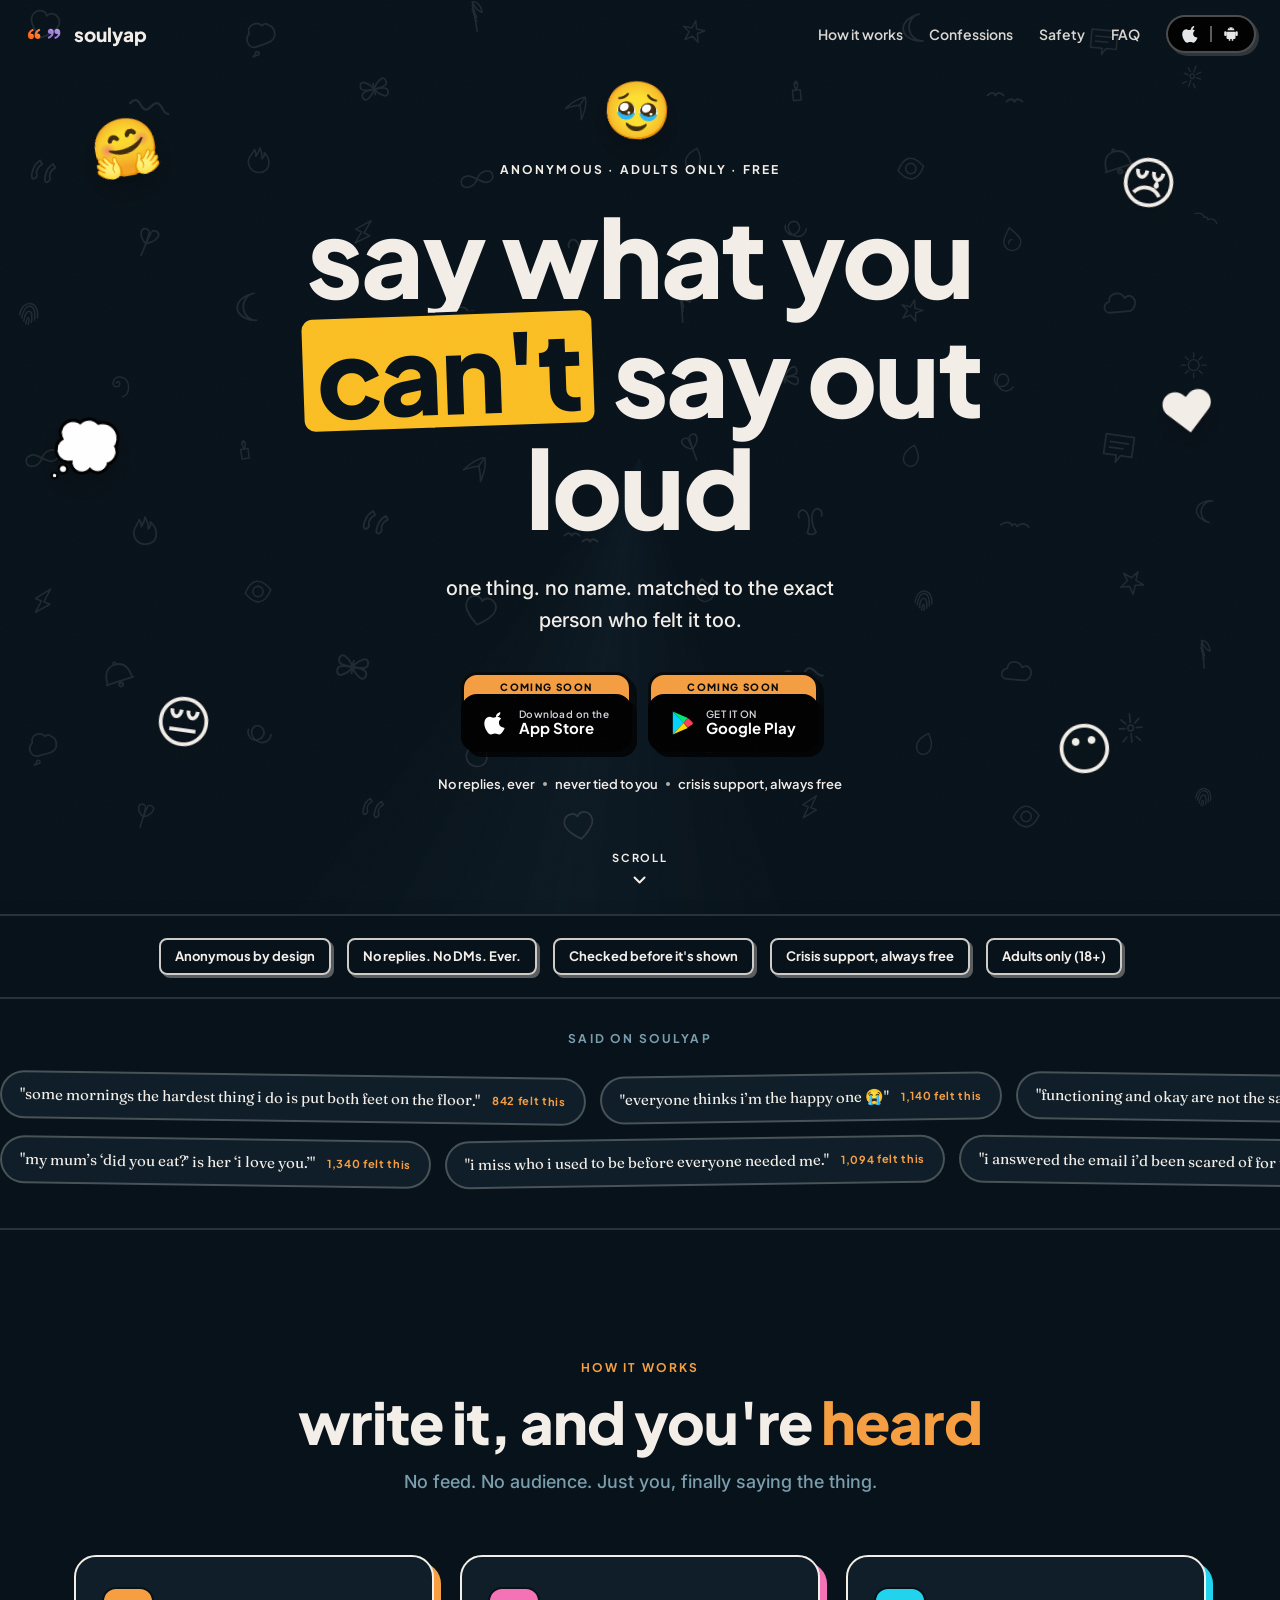
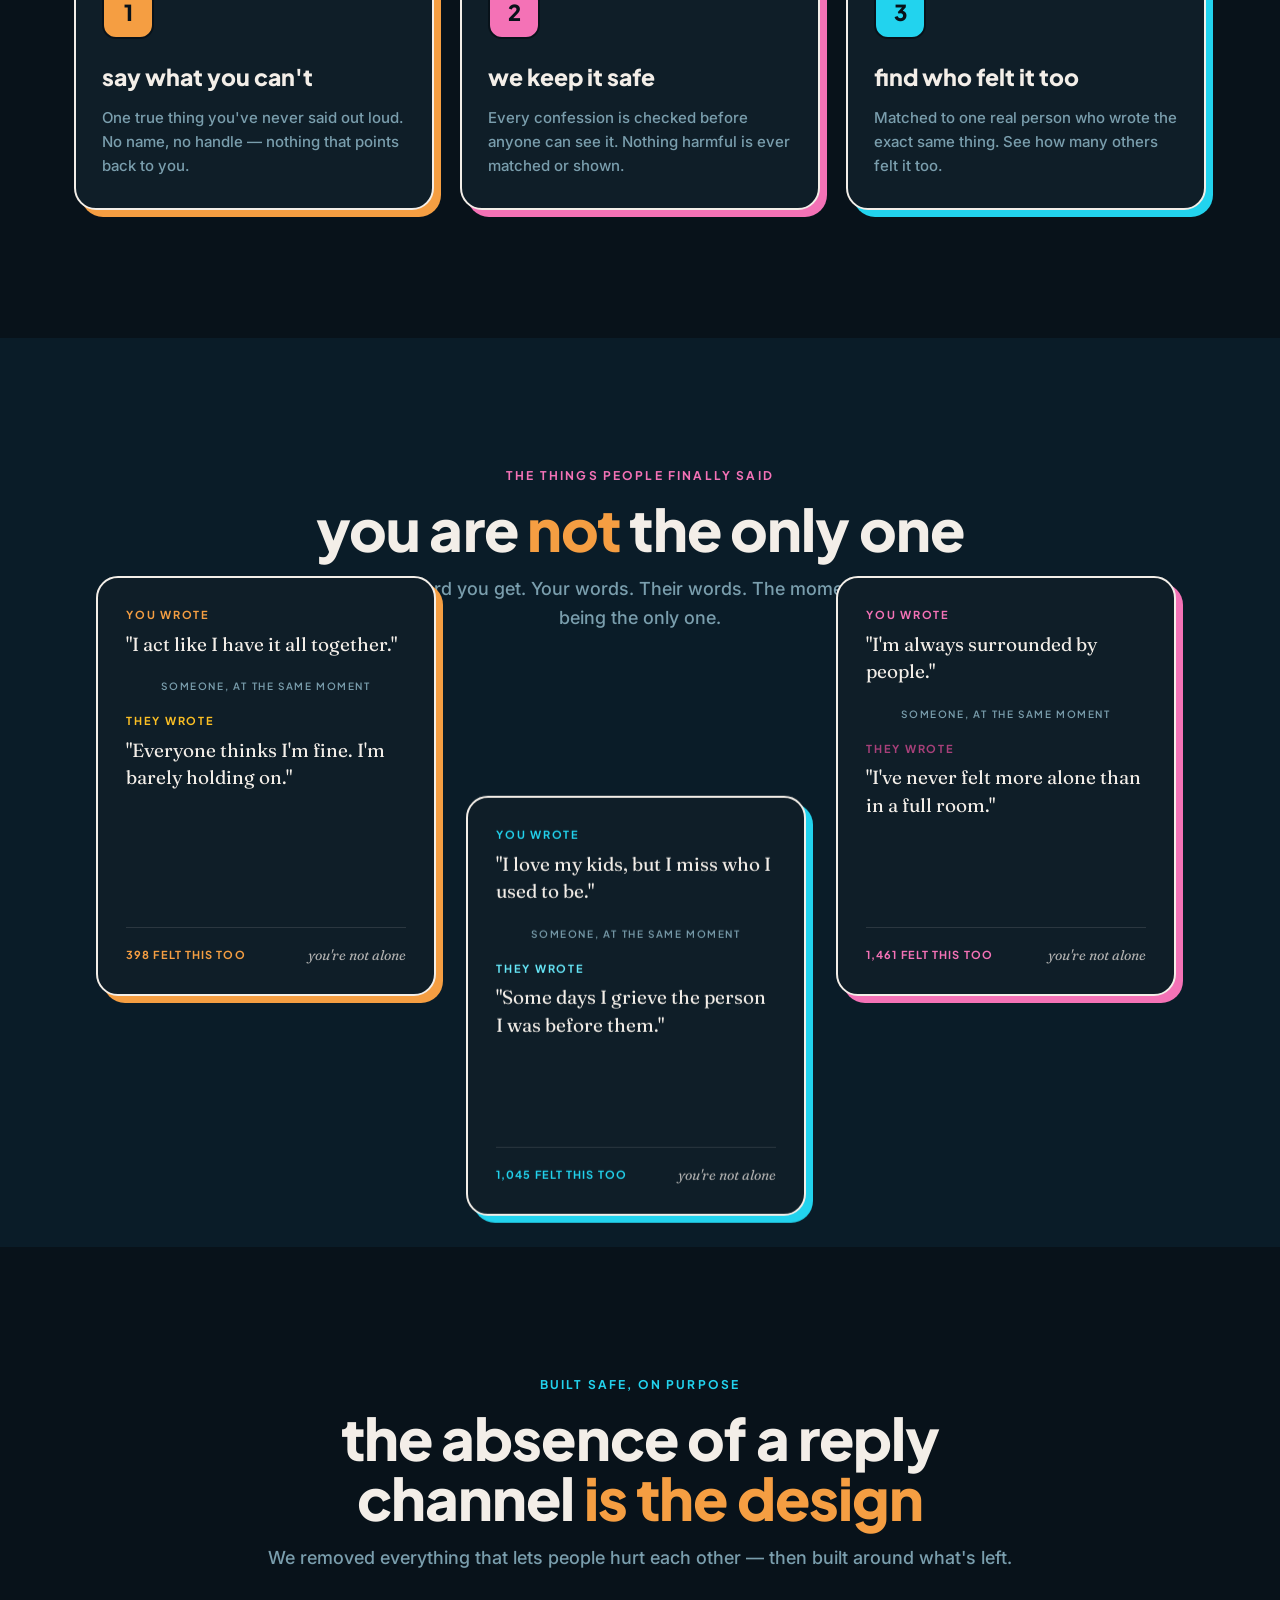
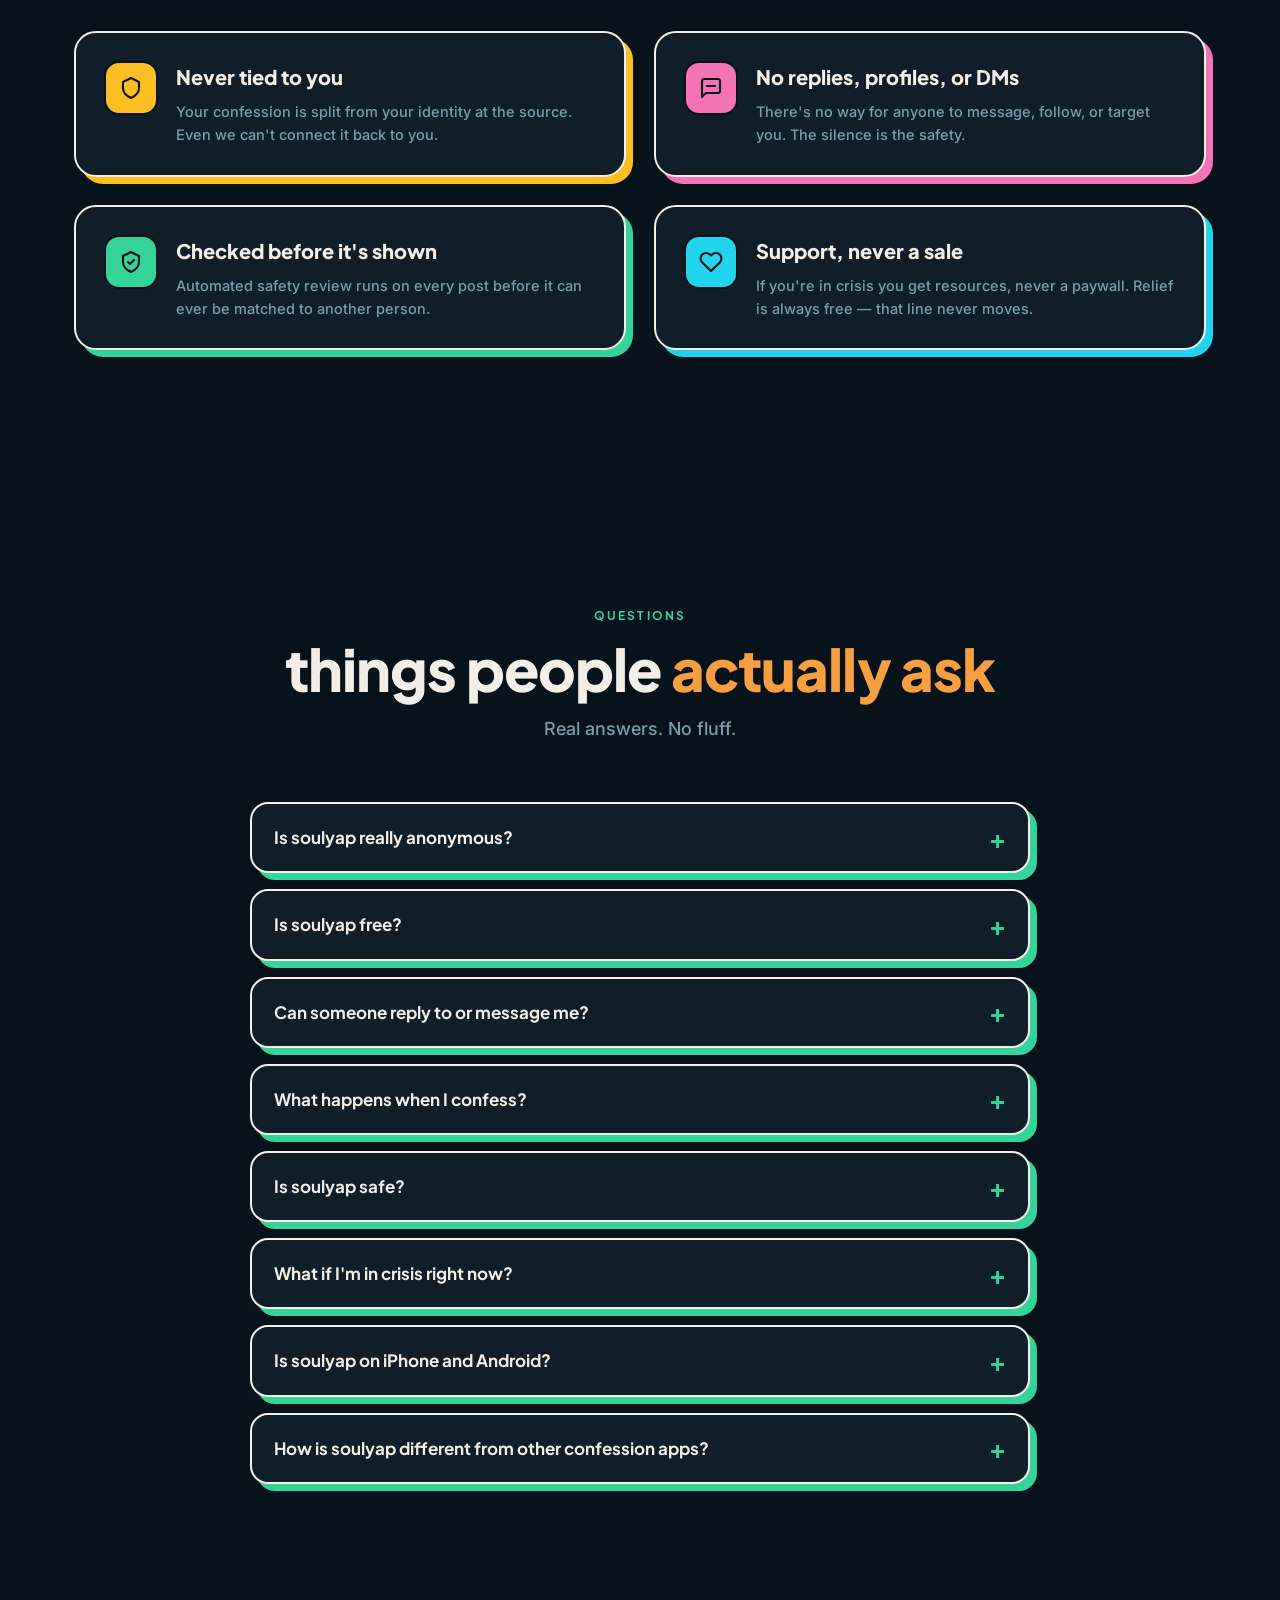
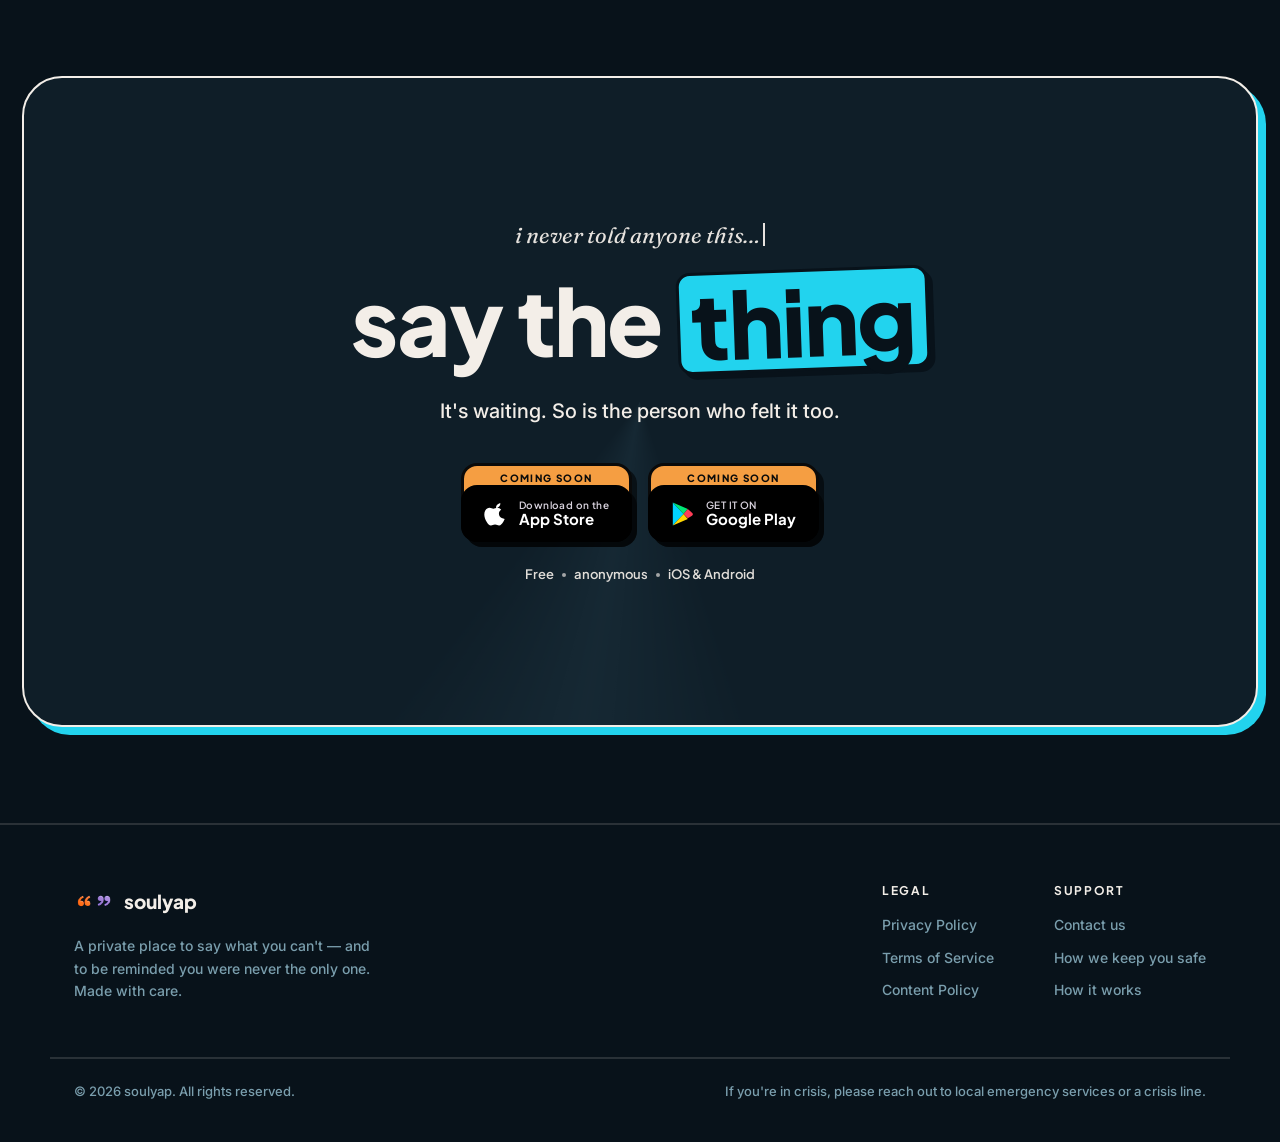
==== commit 3c5fb6ff: "fix: reduce pattern icon sizes to 0.6× (≈1.2× mobile baseline) Co-Authored-By: Claude Sonnet 4.6 <no" ====
--- a/index.html
+++ b/index.html
@@ -866,15 +866,17 @@
       {n:'thought',t:'81%',l:'2%',s:56,r:-15},{n:'knot',t:'80%',l:'19%',s:56,r:-25},{n:'fire',t:'82%',l:'36%',s:52,r:8},{n:'hug',t:'80%',l:'54%',s:60,r:0},{n:'teardrop',t:'81%',l:'71%',s:48,r:20},{n:'flower',t:'79%',l:'87%',s:56,r:-5},
       {n:'seedling',t:'89%',l:'10%',s:48,r:18},{n:'quote_mark',t:'88%',l:'28%',s:52,r:15},{n:'heart',t:'90%',l:'44%',s:56,r:-10},{n:'lightning',t:'88%',l:'62%',s:48,r:20},{n:'eye',t:'89%',l:'79%',s:52,r:-5},{n:'fingerprint',t:'87%',l:'93%',s:44,r:10}
     ];
+    var SCALE = 0.6; /* tune here — 1.0 = 2× mobile, 0.5 = original mobile */
     var ns = 'http://www.w3.org/2000/svg';
     var wrap = document.getElementById('bg-pattern');
     if (!wrap) return;
     PT.forEach(function(item){
       var paths = IC[item.n]; if (!paths) return;
+      var sz = Math.round(item.s * SCALE);
       var el = document.createElement('div');
       el.style.cssText = 'position:absolute;top:'+item.t+';left:'+item.l+';transform:rotate('+item.r+'deg)';
       var svg = document.createElementNS(ns,'svg');
-      svg.setAttribute('width', item.s); svg.setAttribute('height', item.s);
+      svg.setAttribute('width', sz); svg.setAttribute('height', sz);
       svg.setAttribute('viewBox','0 0 48 48');
       var g = document.createElementNS(ns,'g');
       g.setAttribute('stroke','#F3EEE8'); g.setAttribute('stroke-width','2.5');
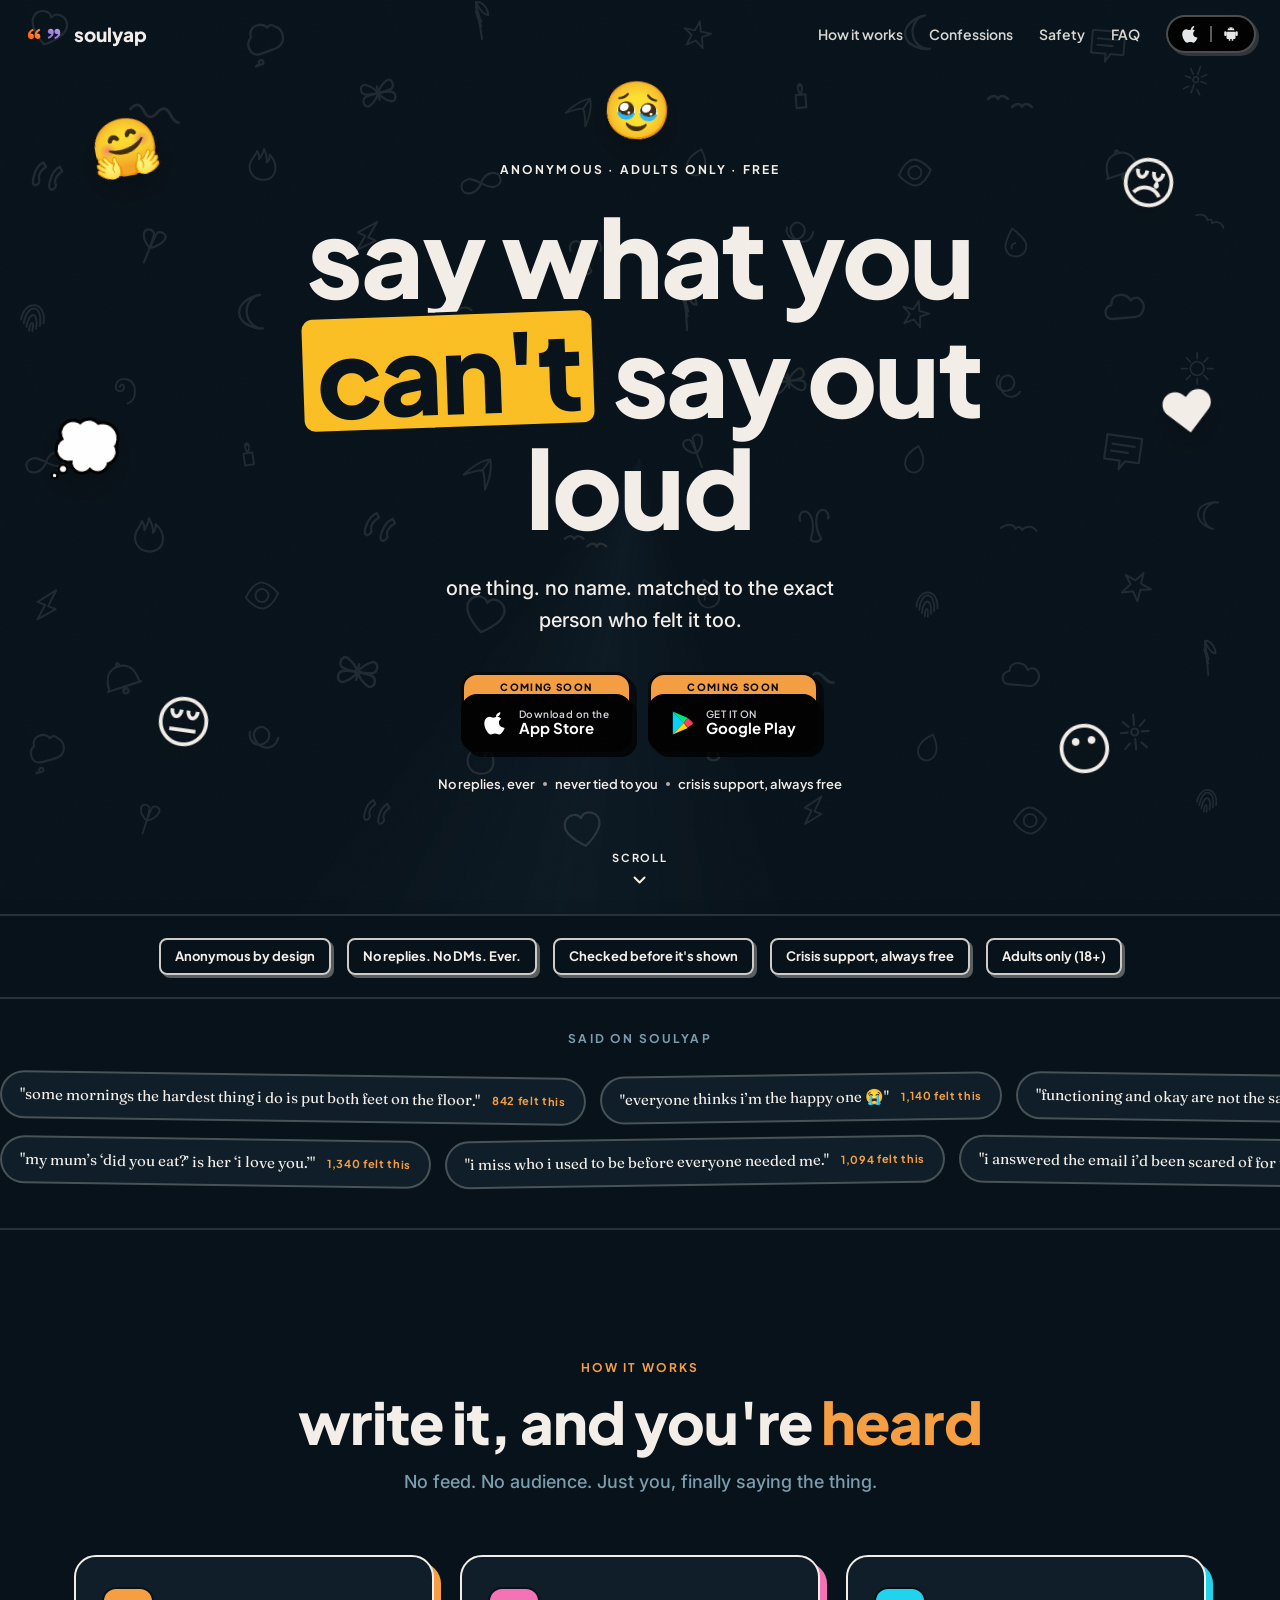
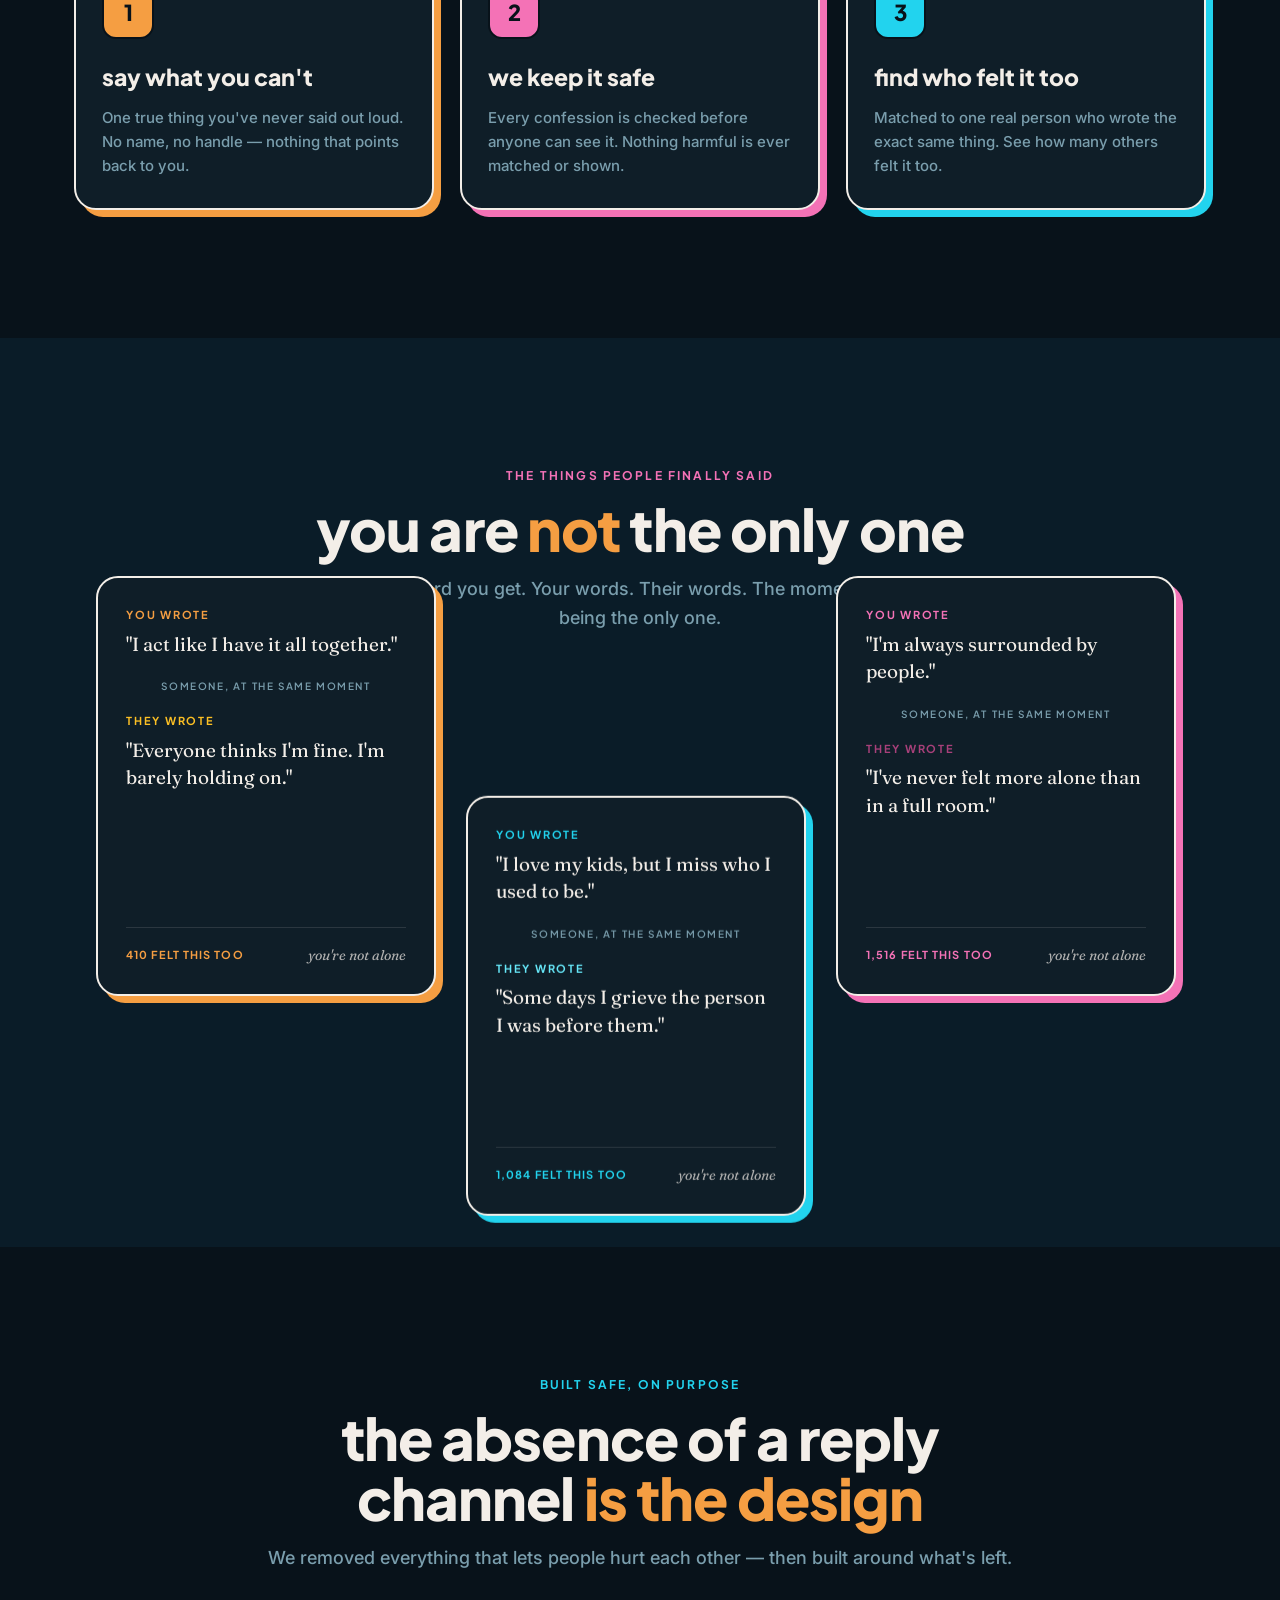
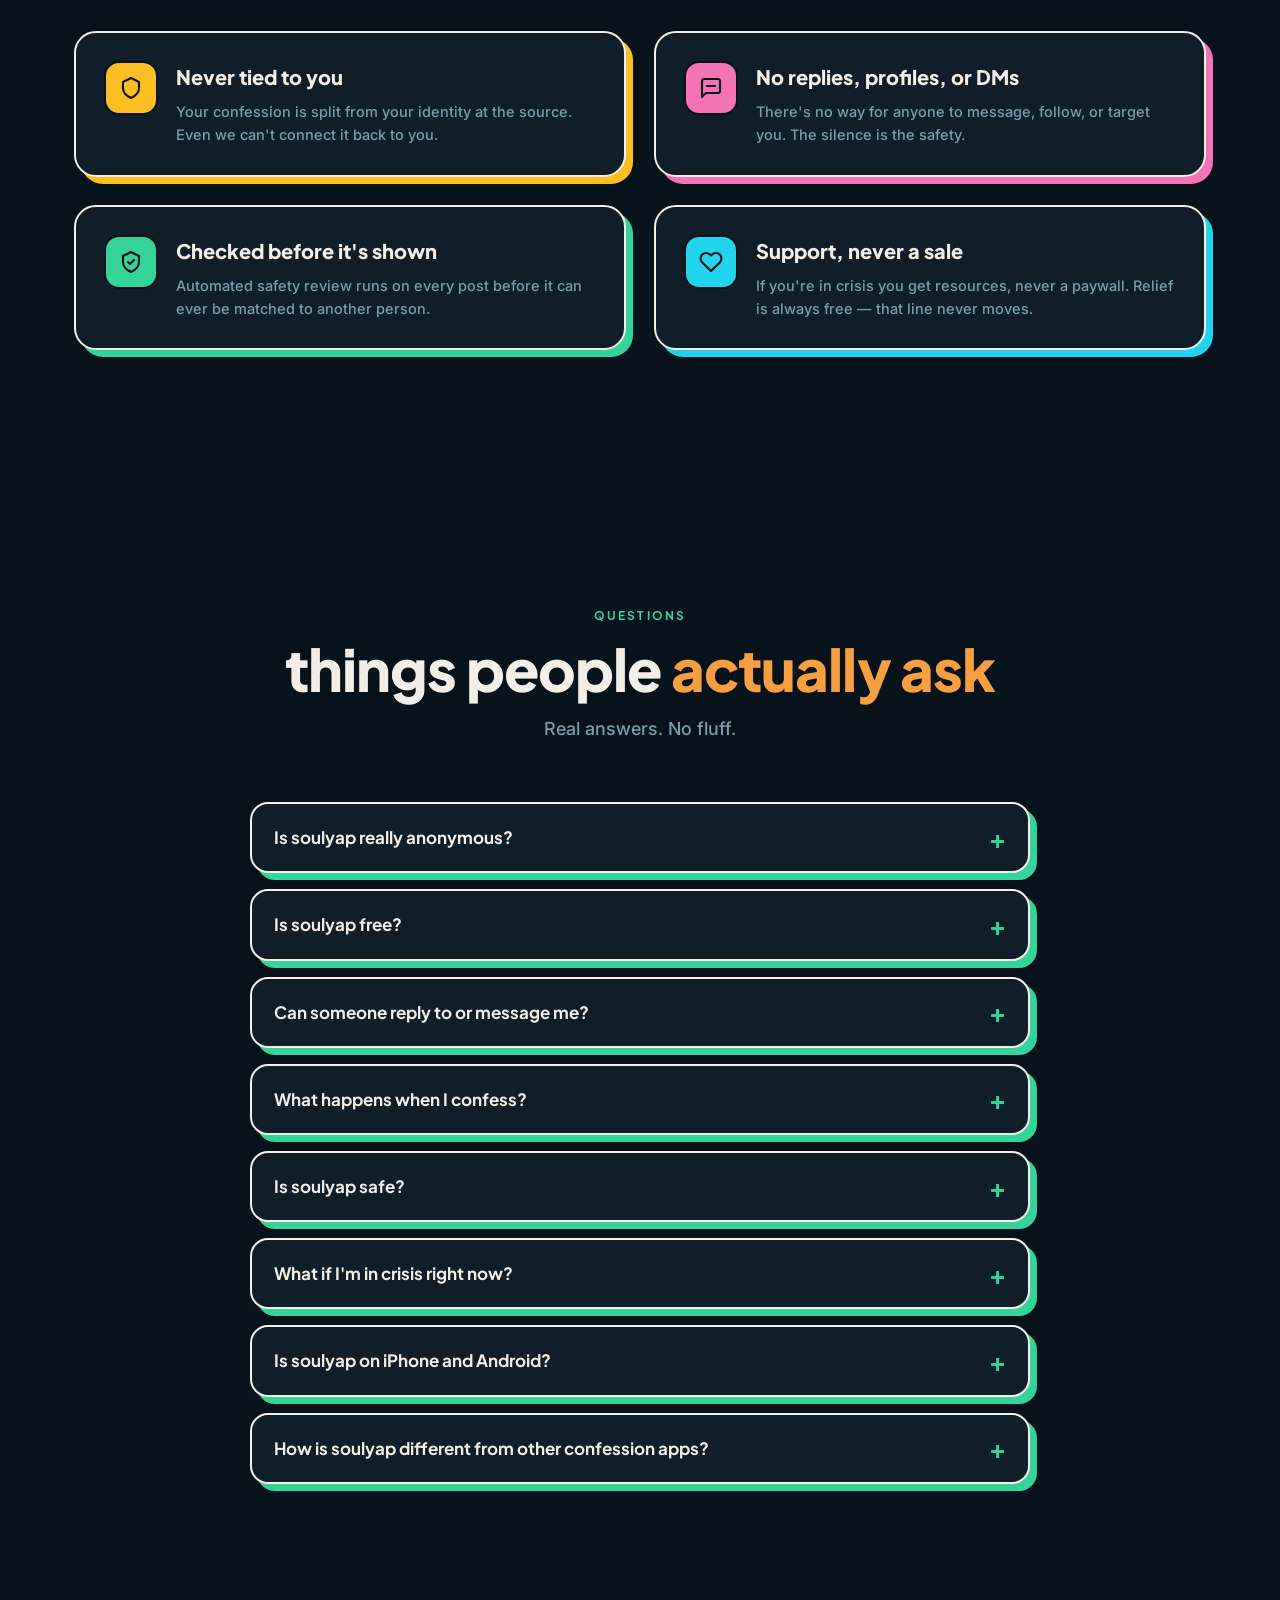
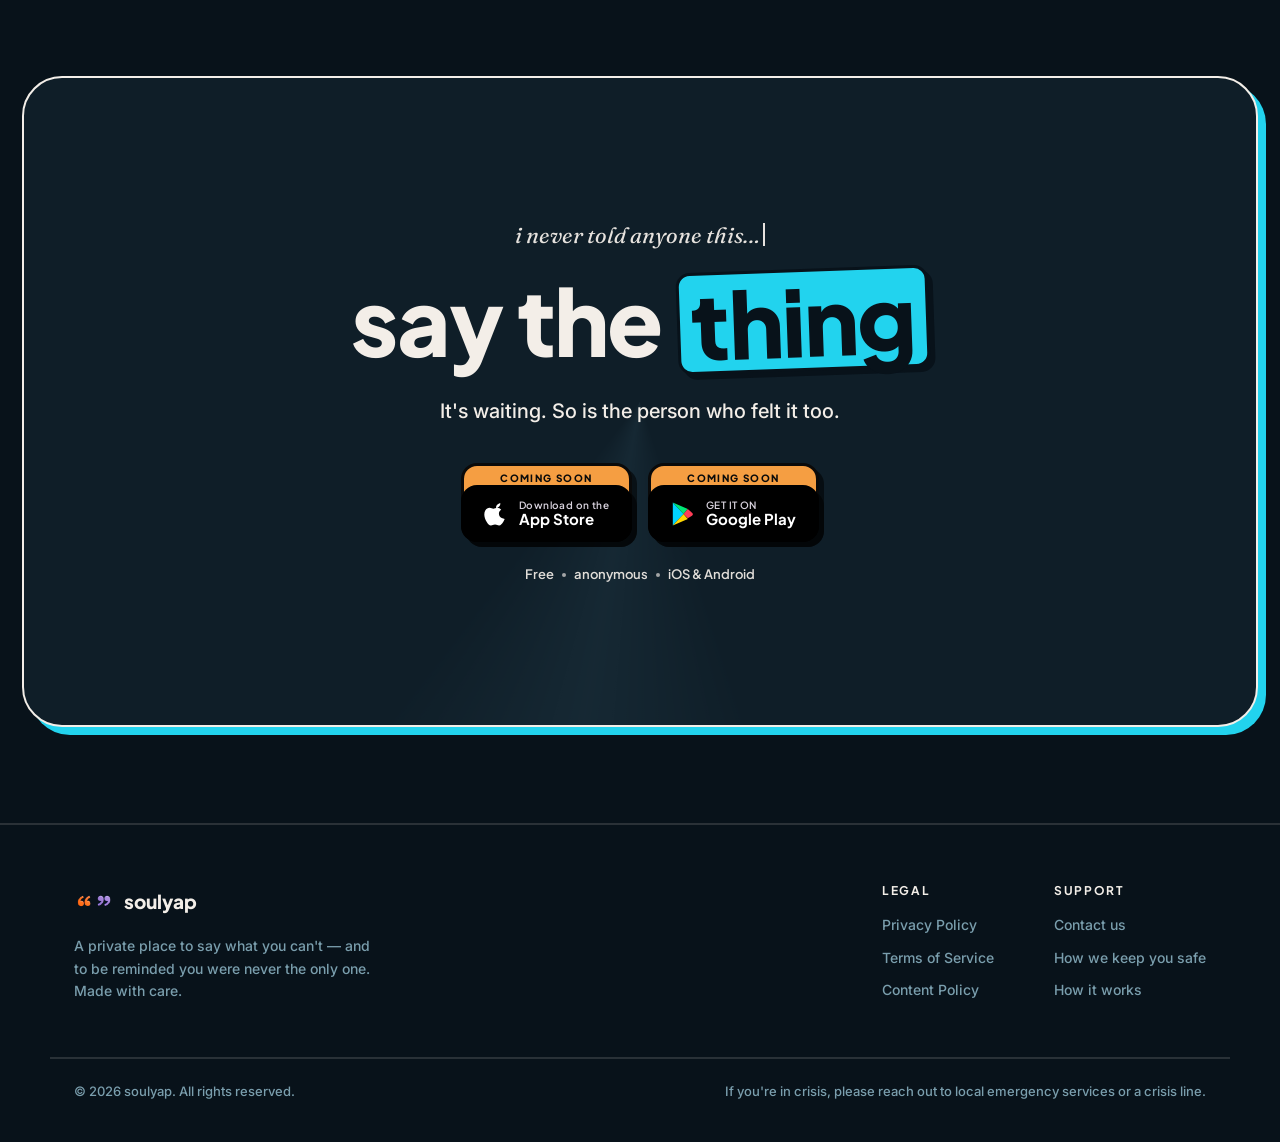
==== commit c9a76dde: "fix: increase pattern icon scale to 0.75 (≈1.5× mobile baseline) Co-Authored-By: Claude Sonnet 4.6 <" ====
--- a/index.html
+++ b/index.html
@@ -866,7 +866,7 @@
       {n:'thought',t:'81%',l:'2%',s:56,r:-15},{n:'knot',t:'80%',l:'19%',s:56,r:-25},{n:'fire',t:'82%',l:'36%',s:52,r:8},{n:'hug',t:'80%',l:'54%',s:60,r:0},{n:'teardrop',t:'81%',l:'71%',s:48,r:20},{n:'flower',t:'79%',l:'87%',s:56,r:-5},
       {n:'seedling',t:'89%',l:'10%',s:48,r:18},{n:'quote_mark',t:'88%',l:'28%',s:52,r:15},{n:'heart',t:'90%',l:'44%',s:56,r:-10},{n:'lightning',t:'88%',l:'62%',s:48,r:20},{n:'eye',t:'89%',l:'79%',s:52,r:-5},{n:'fingerprint',t:'87%',l:'93%',s:44,r:10}
     ];
-    var SCALE = 0.6; /* tune here — 1.0 = 2× mobile, 0.5 = original mobile */
+    var SCALE = 0.75; /* tune here — 1.0 = 2× mobile, 0.5 = original mobile */
     var ns = 'http://www.w3.org/2000/svg';
     var wrap = document.getElementById('bg-pattern');
     if (!wrap) return;
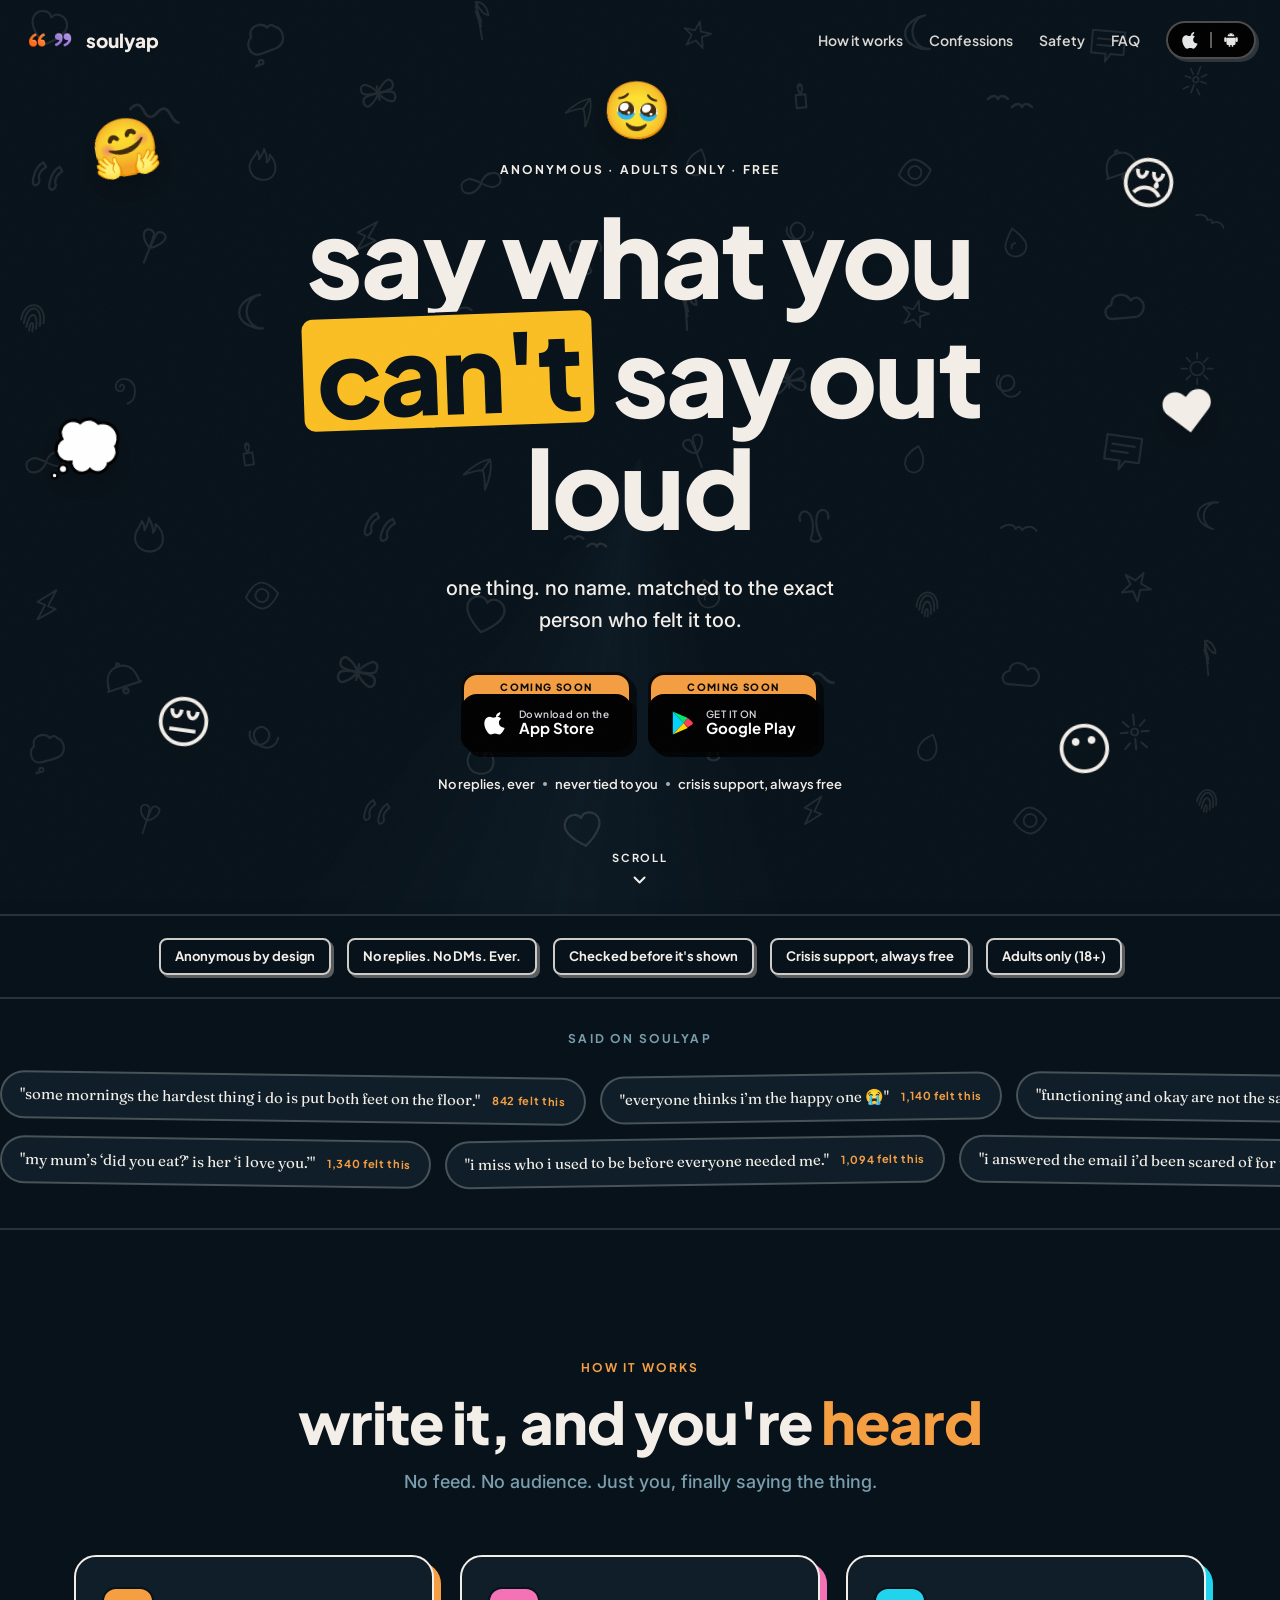
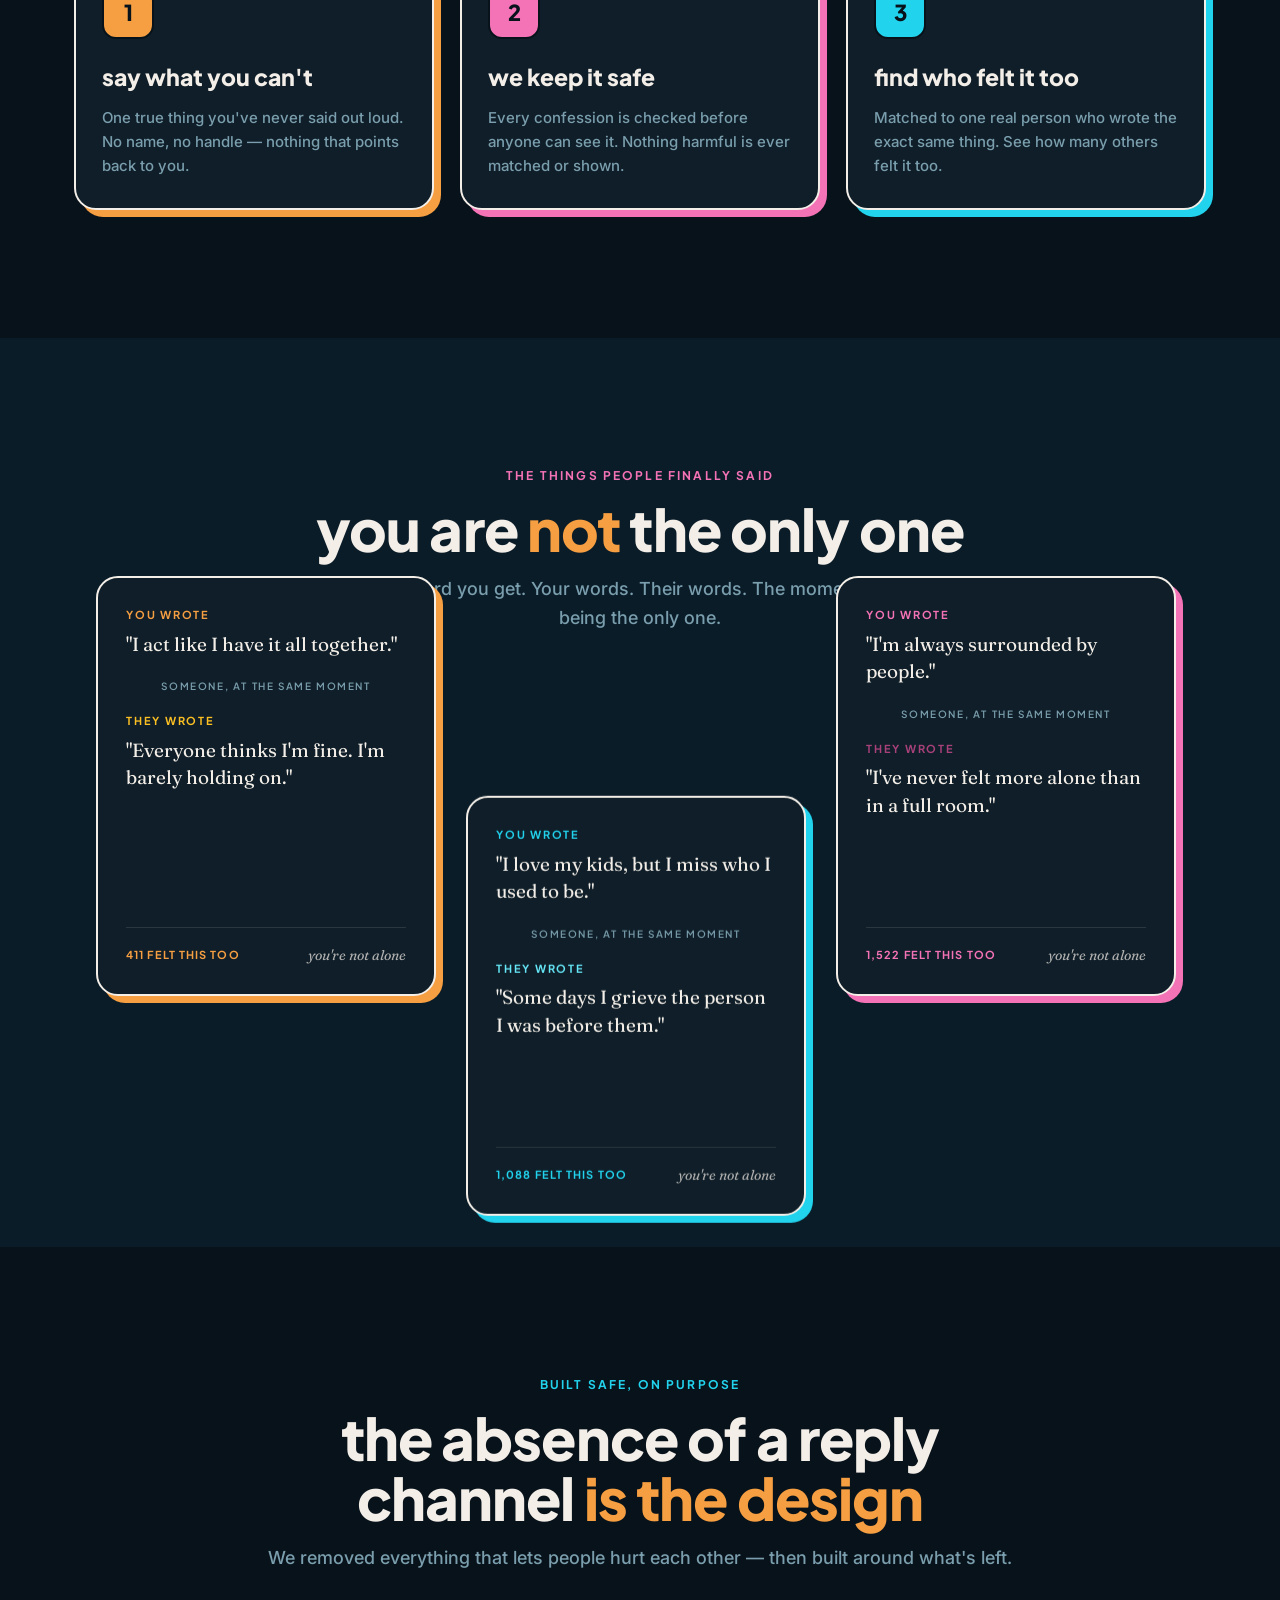
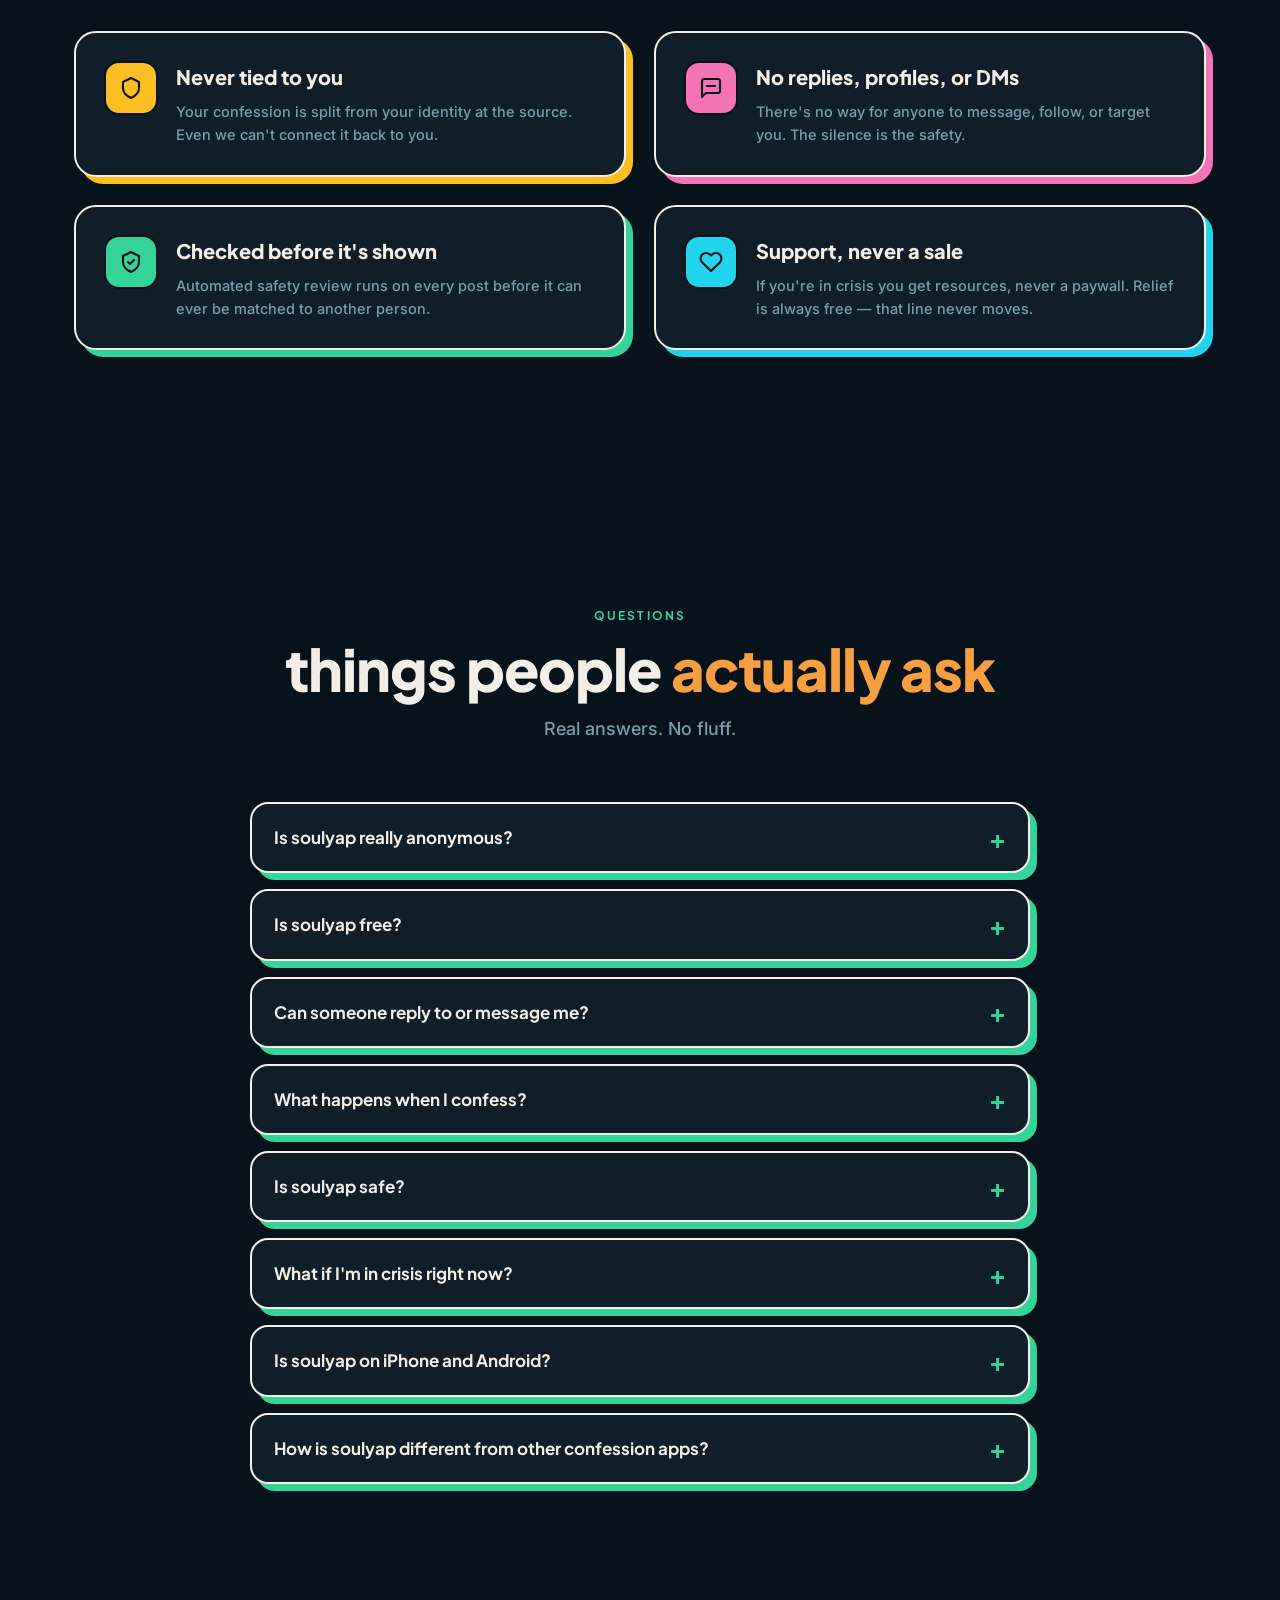
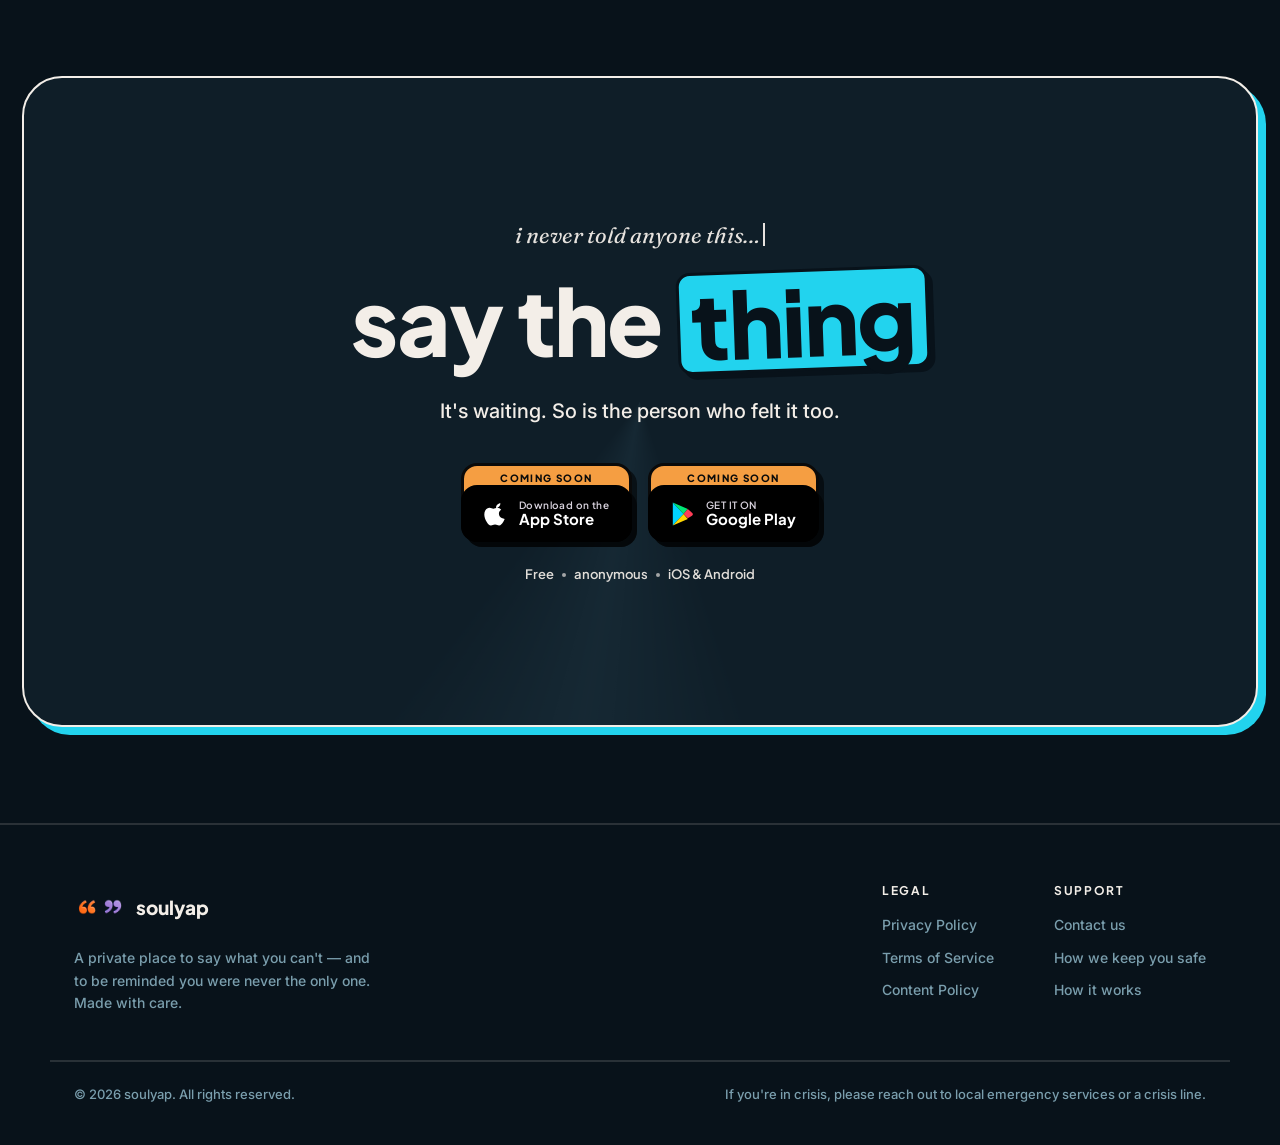
==== commit cef3692b: "fix: increase nav logo height 40px → 52px Co-Authored-By: Claude Sonnet 4.6 <noreply@anthropic.com>" ====
--- a/index.html
+++ b/index.html
@@ -52,7 +52,7 @@
   nav.scrolled{background:rgba(8,18,26,.82); backdrop-filter:blur(14px); border-bottom-color:var(--line)}
   .brand{display:flex; align-items:center; gap:10px; font-family:var(--disp); font-size:19px; font-weight:800}
   .logomark{display:flex; align-items:center}
-  .logomark img{height:40px; width:auto; display:block}
+  .logomark img{height:52px; width:auto; display:block}
   .nav-links{display:flex; align-items:center; gap:26px; font-family:var(--disp); font-weight:600}
   .nav-links a{font-size:14px; opacity:.9}
   .nav-links a:hover{opacity:1}
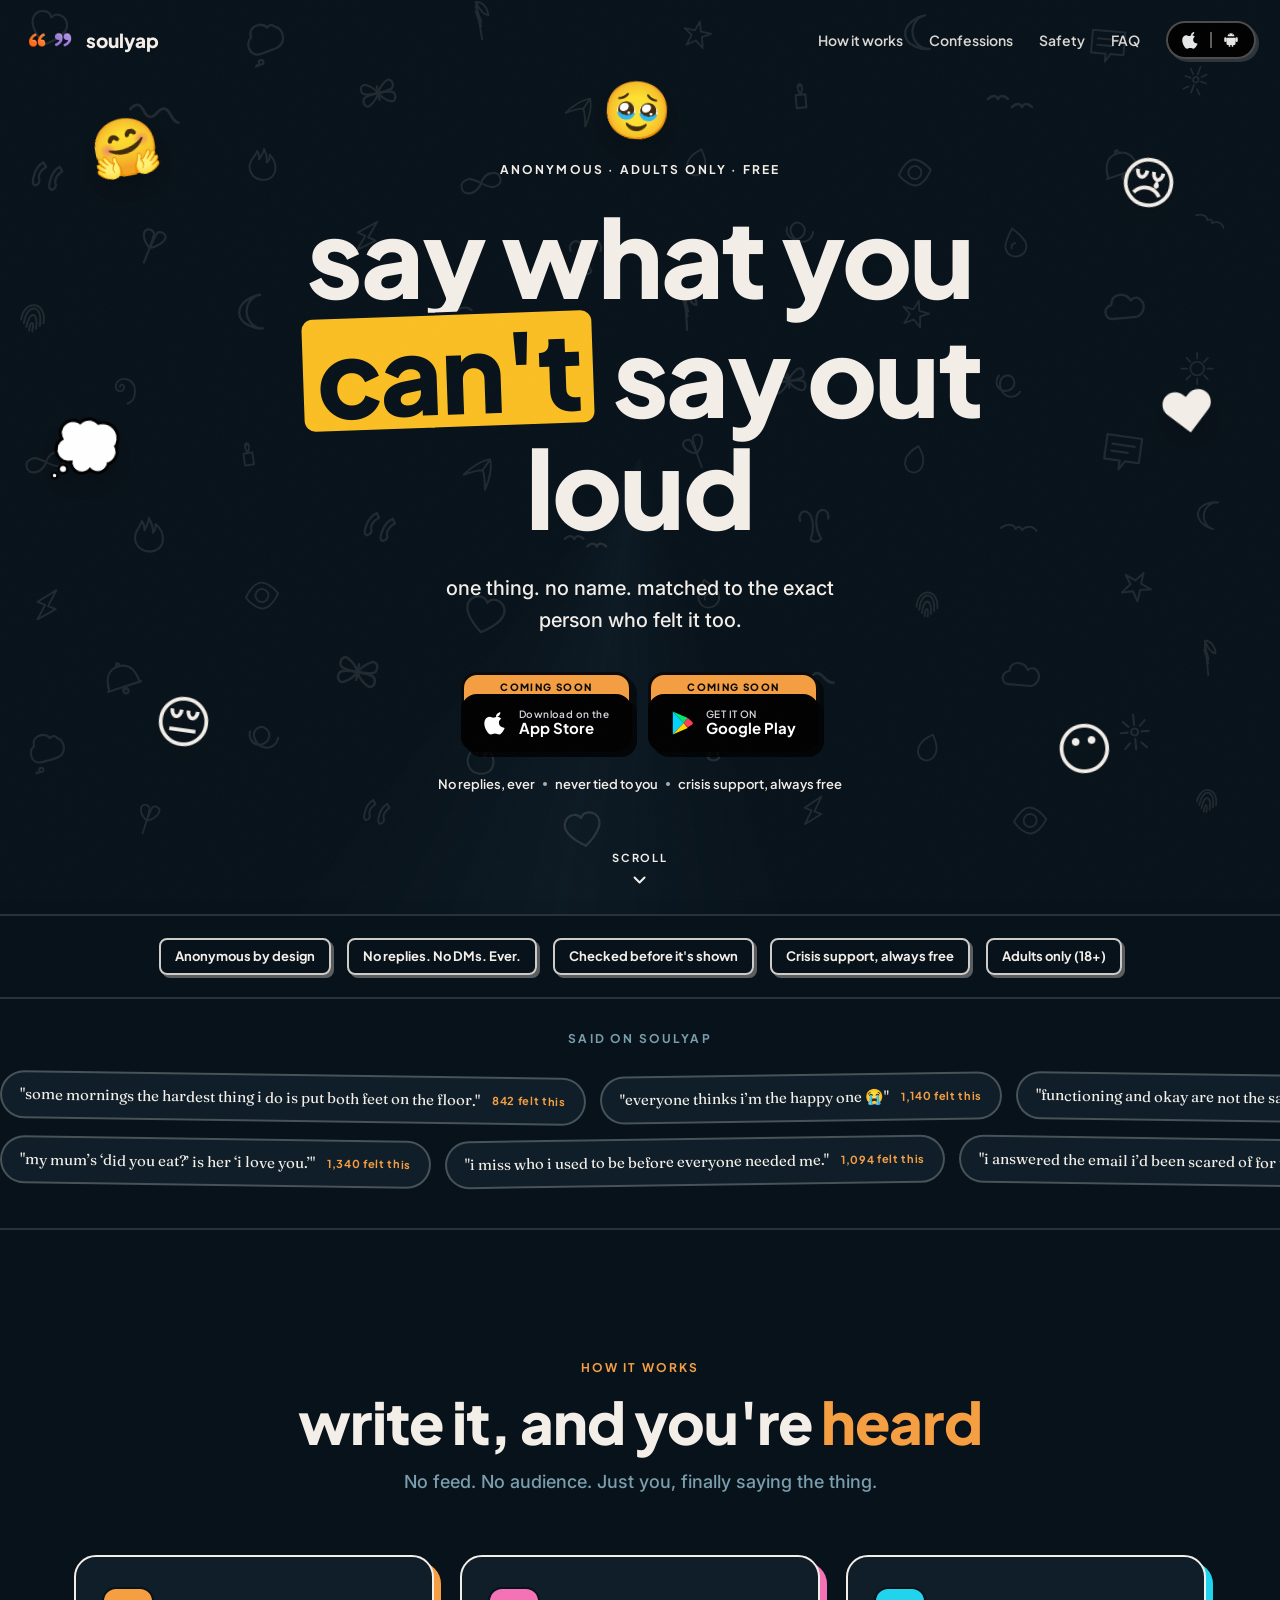
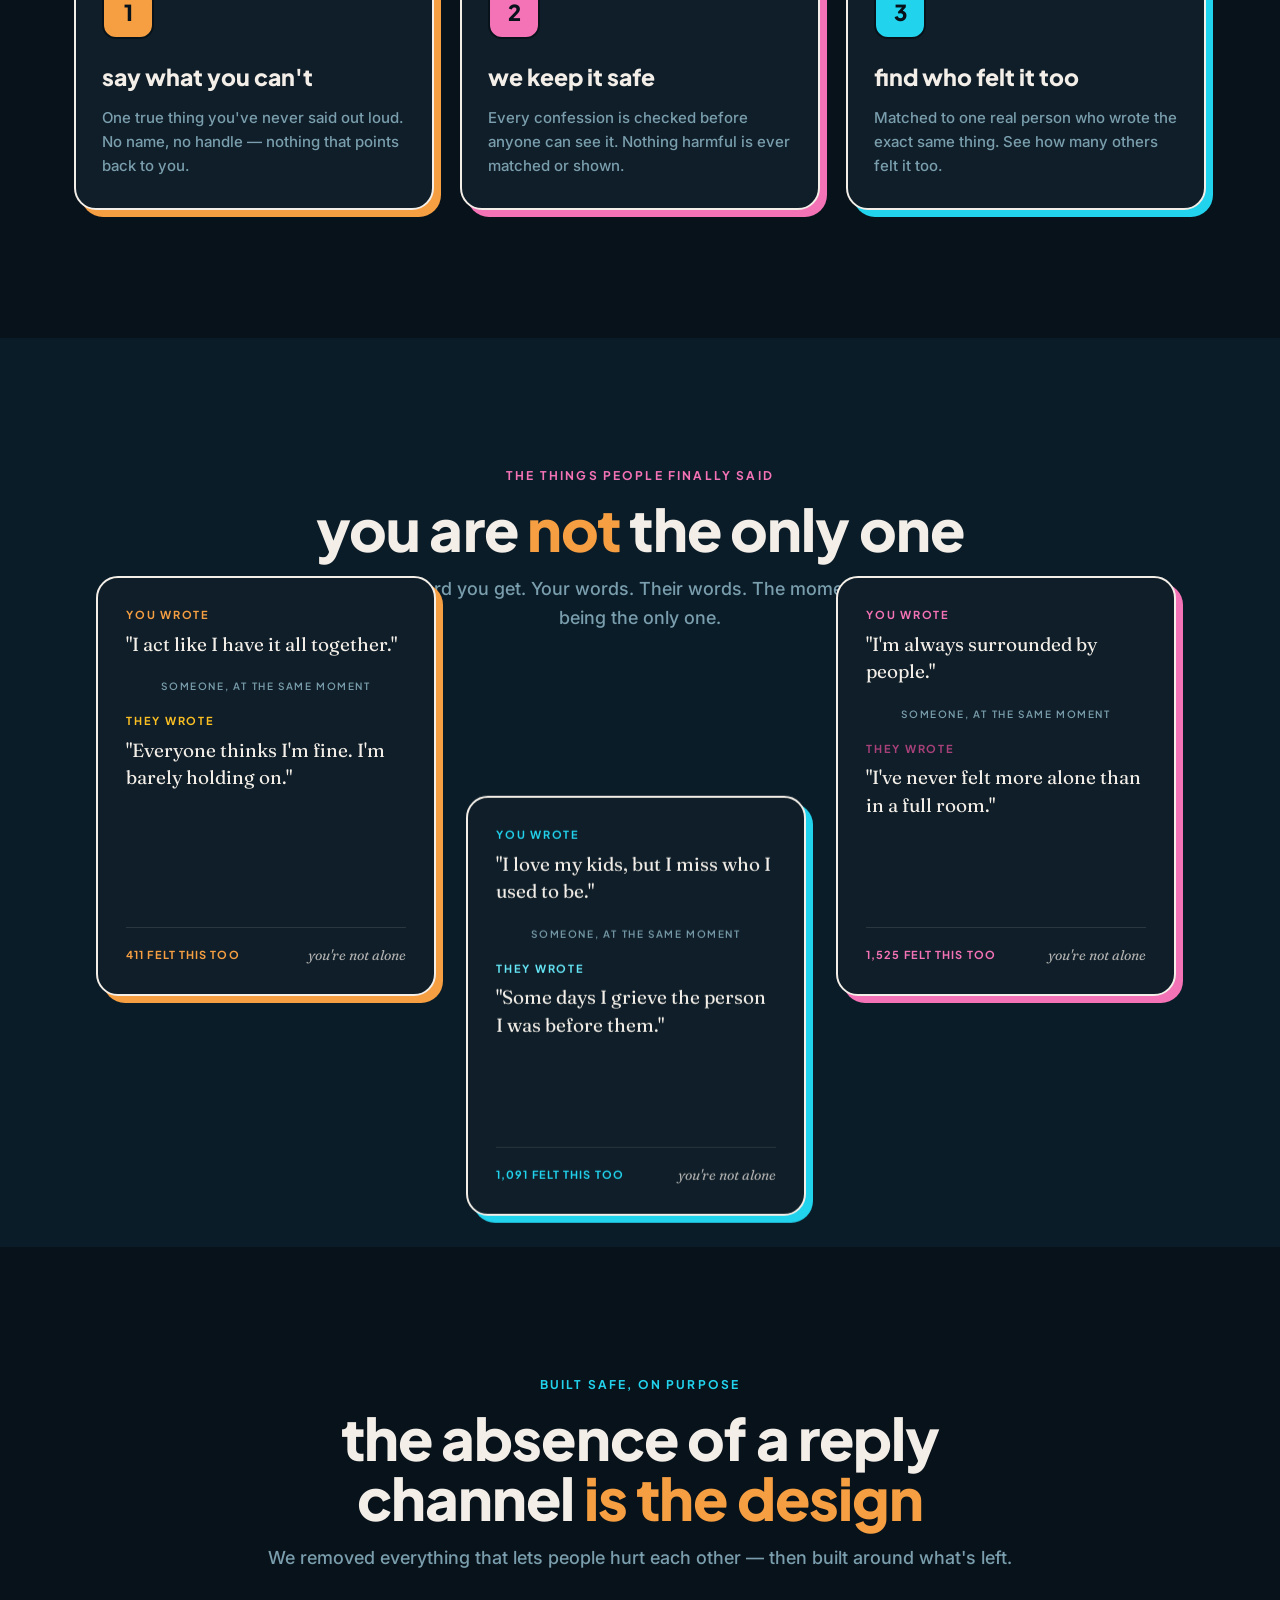
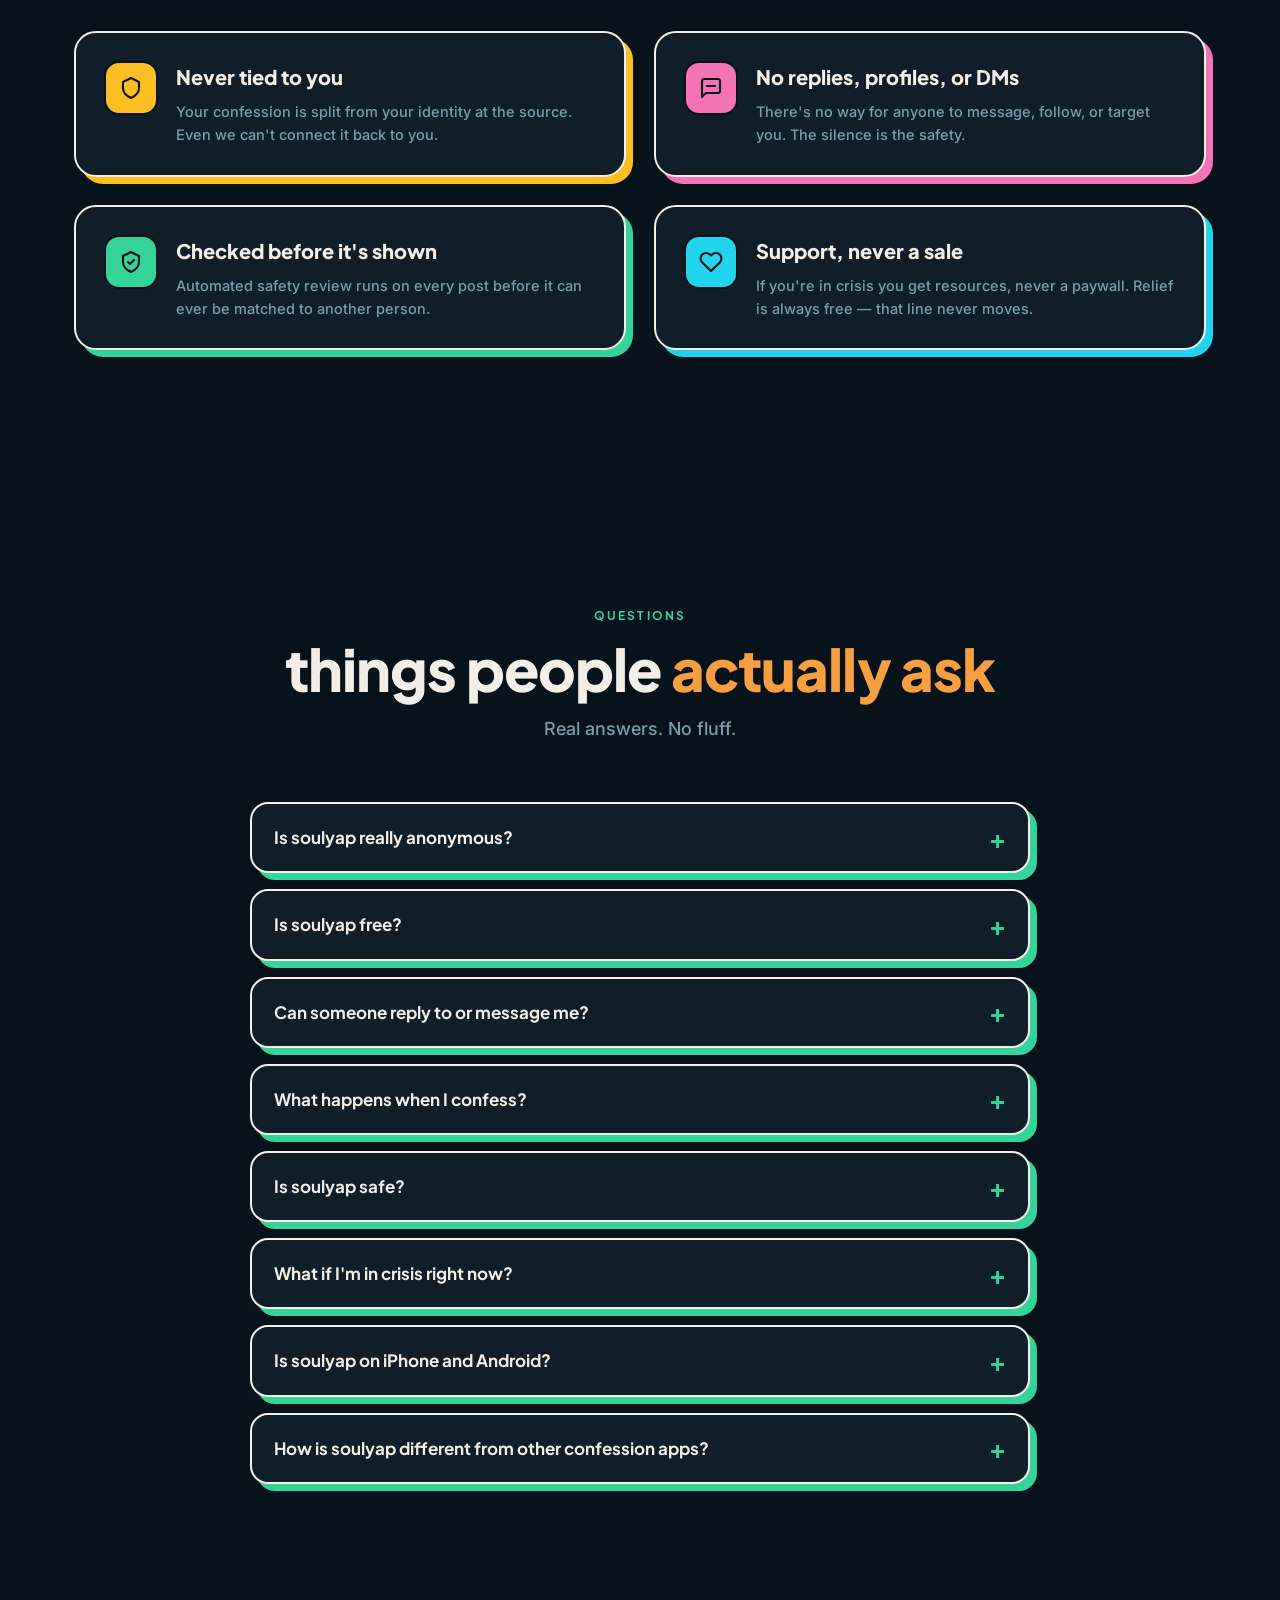
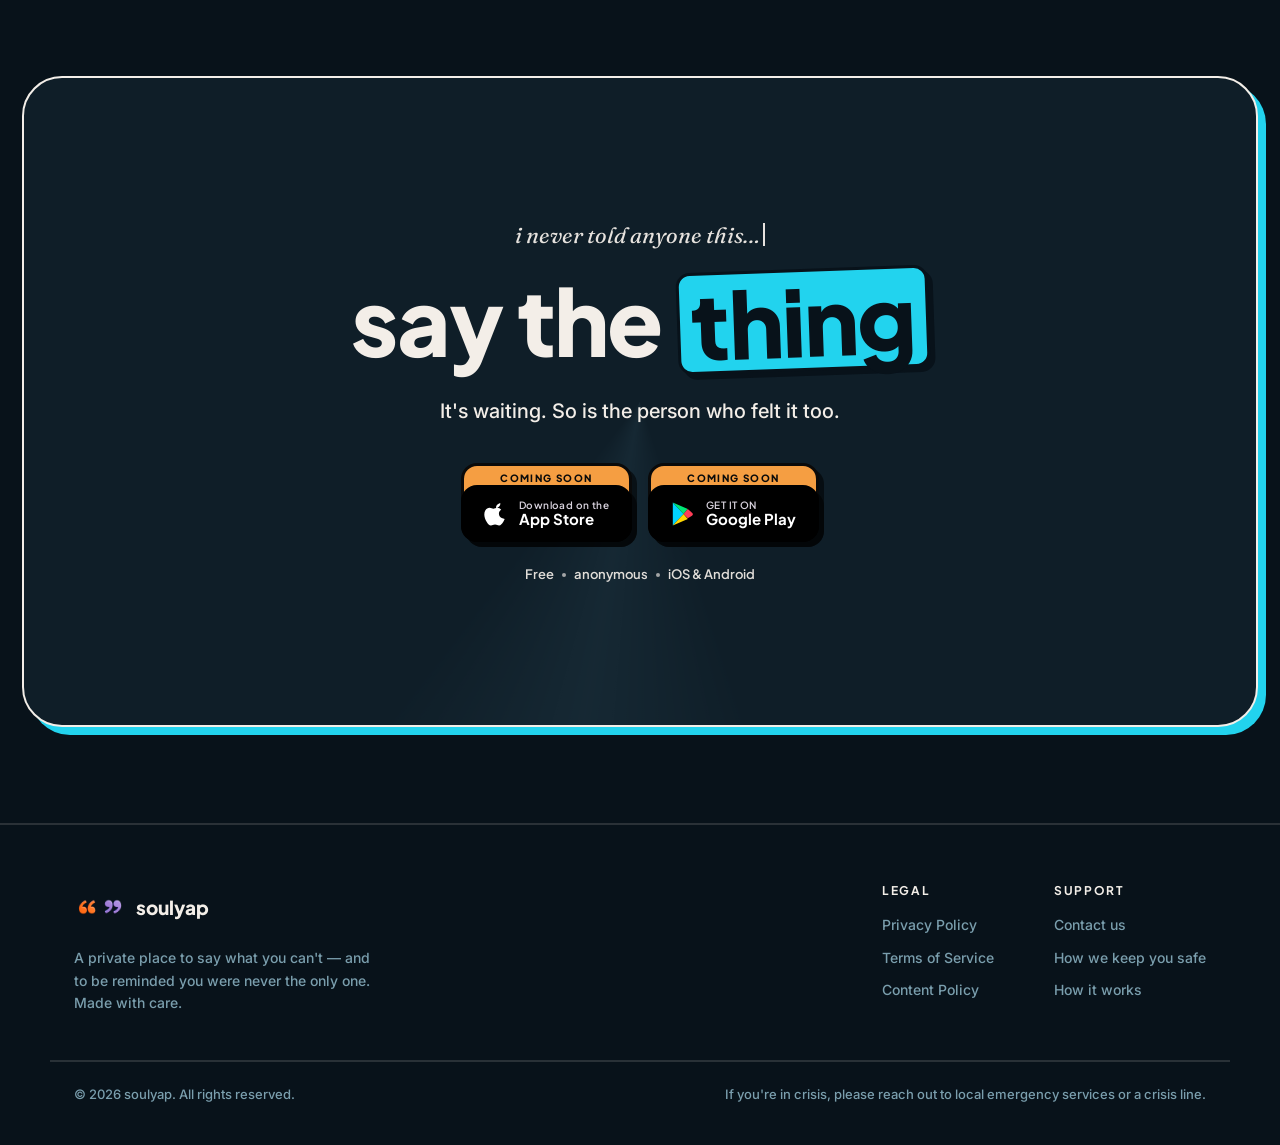
==== commit 263f90e9: "fix: disable browser scroll restoration so reload always starts at top Co-Authored-By: Claude Sonnet" ====
--- a/index.html
+++ b/index.html
@@ -560,6 +560,9 @@
 </footer>
 
 <script>
+  if (history.scrollRestoration) history.scrollRestoration = 'manual';
+  window.scrollTo(0, 0);
+
   document.getElementById('yr').textContent = new Date().getFullYear();
 
   var reduce  = matchMedia('(prefers-reduced-motion: reduce)').matches;
